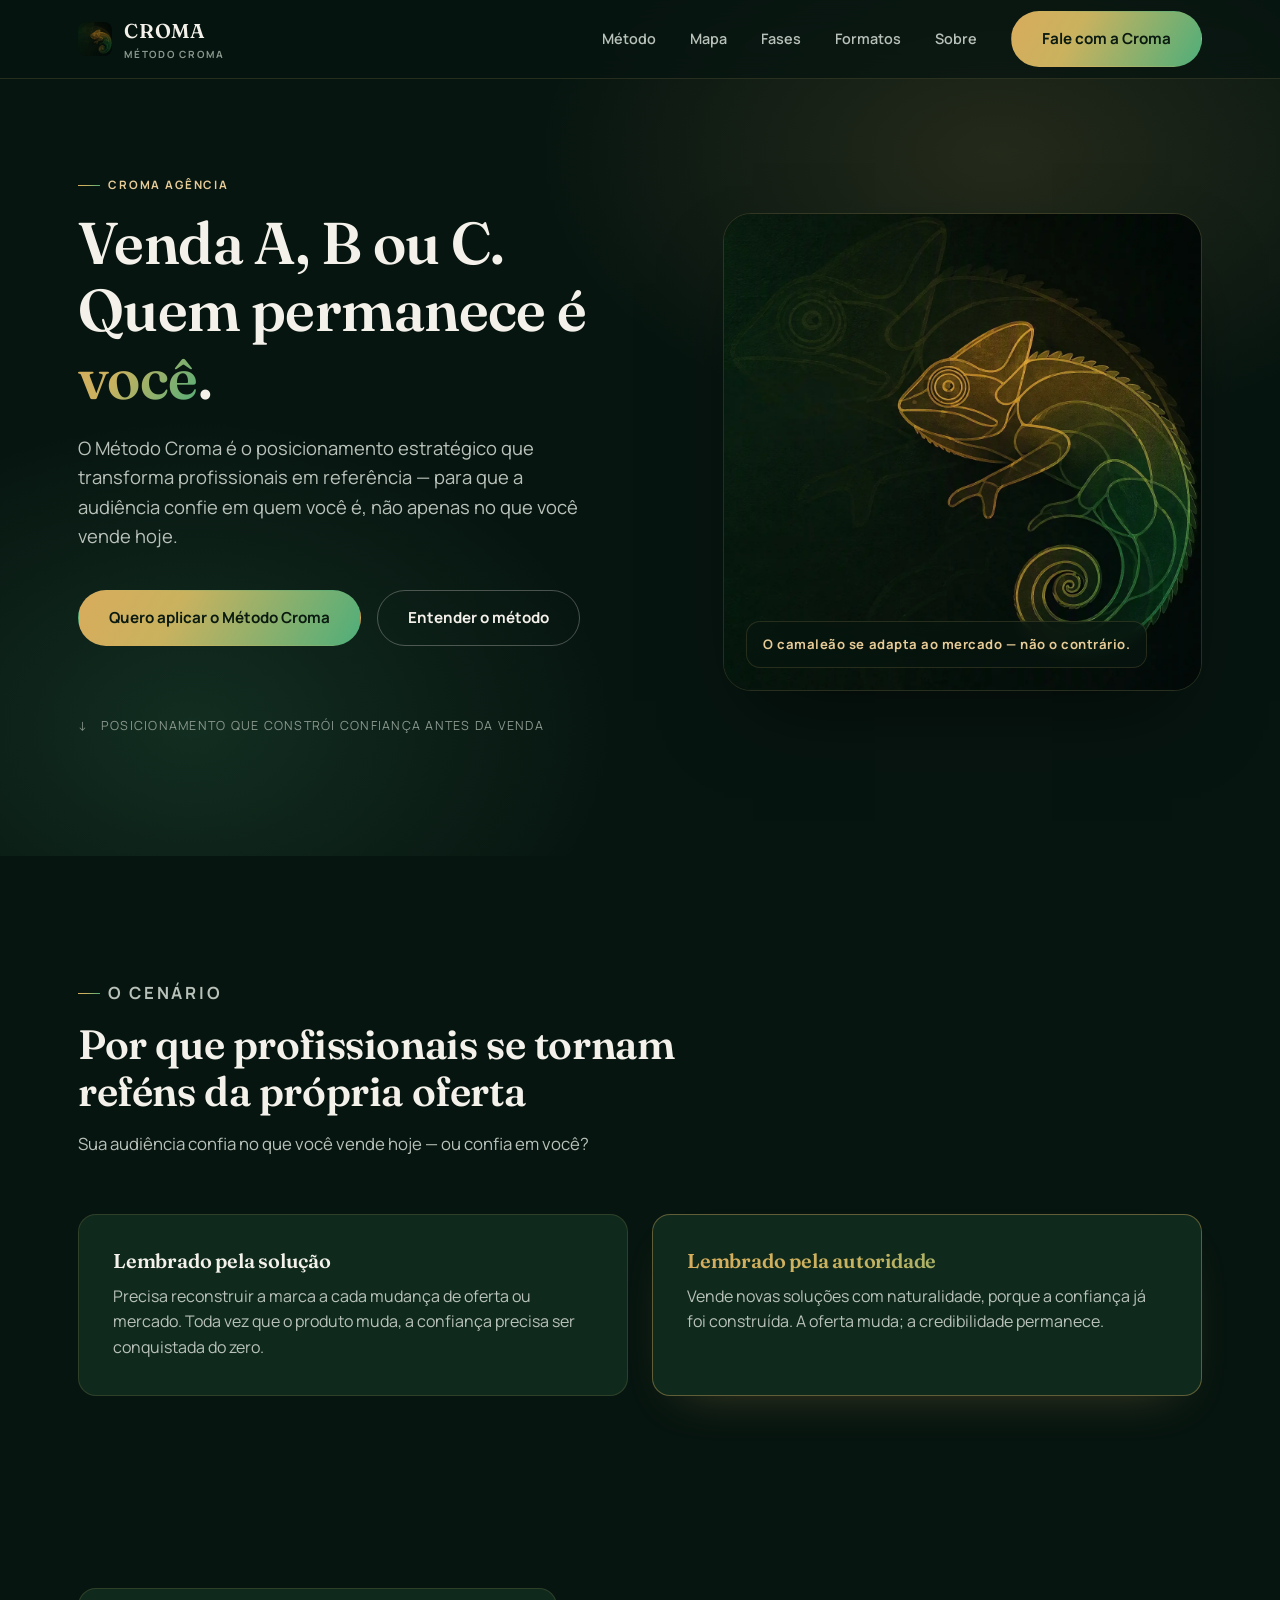
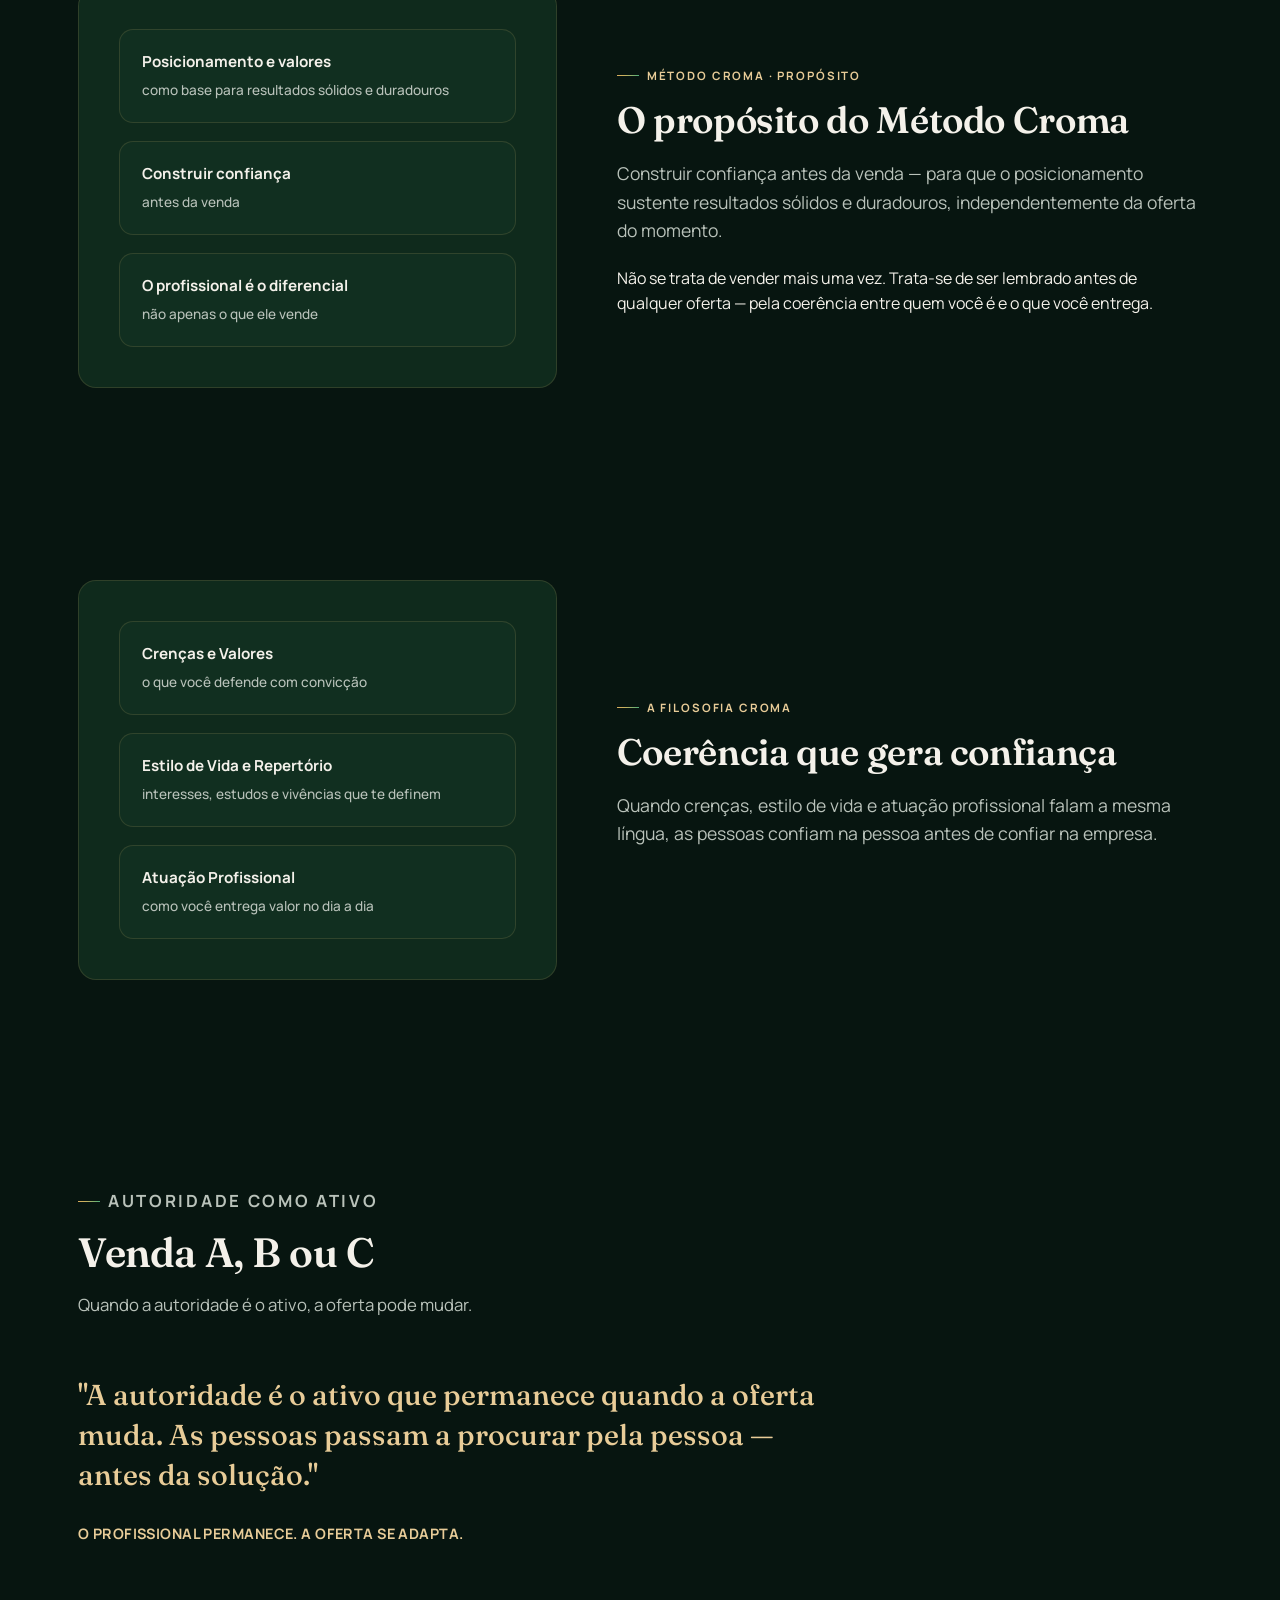
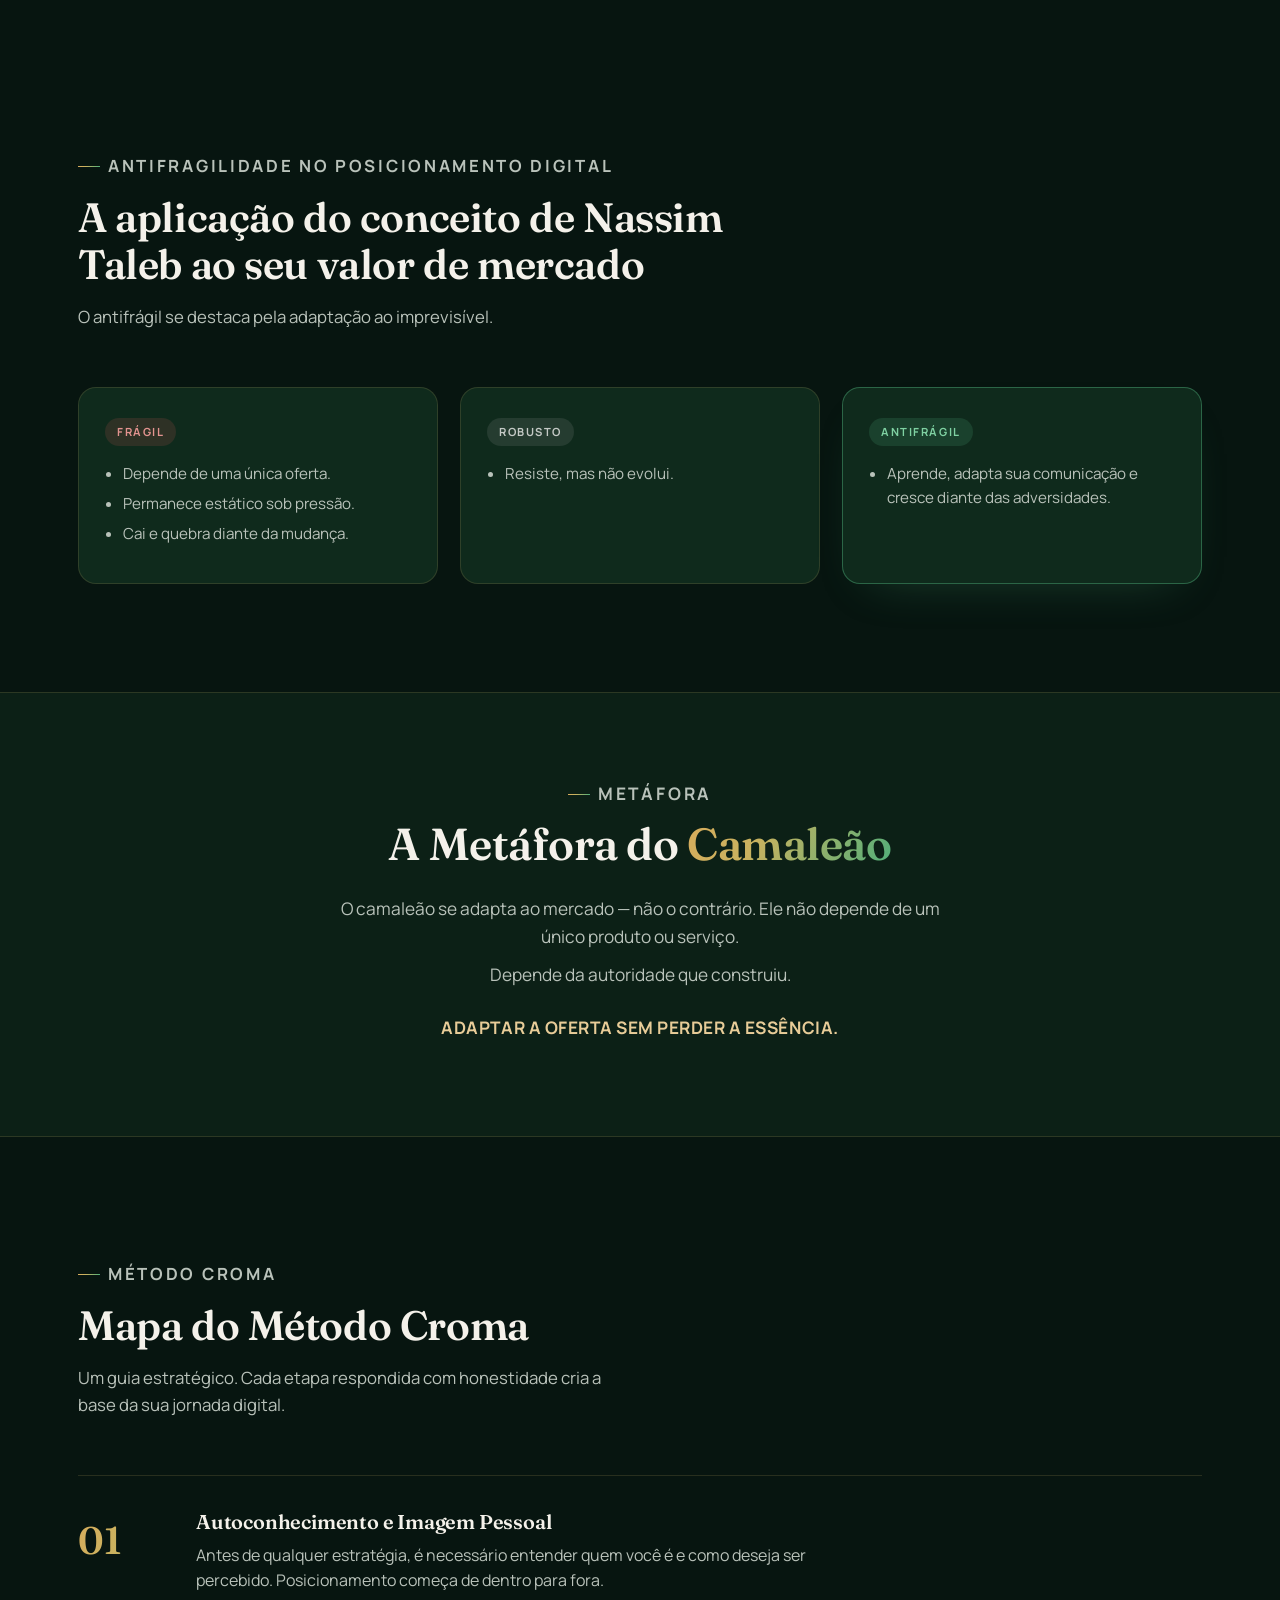
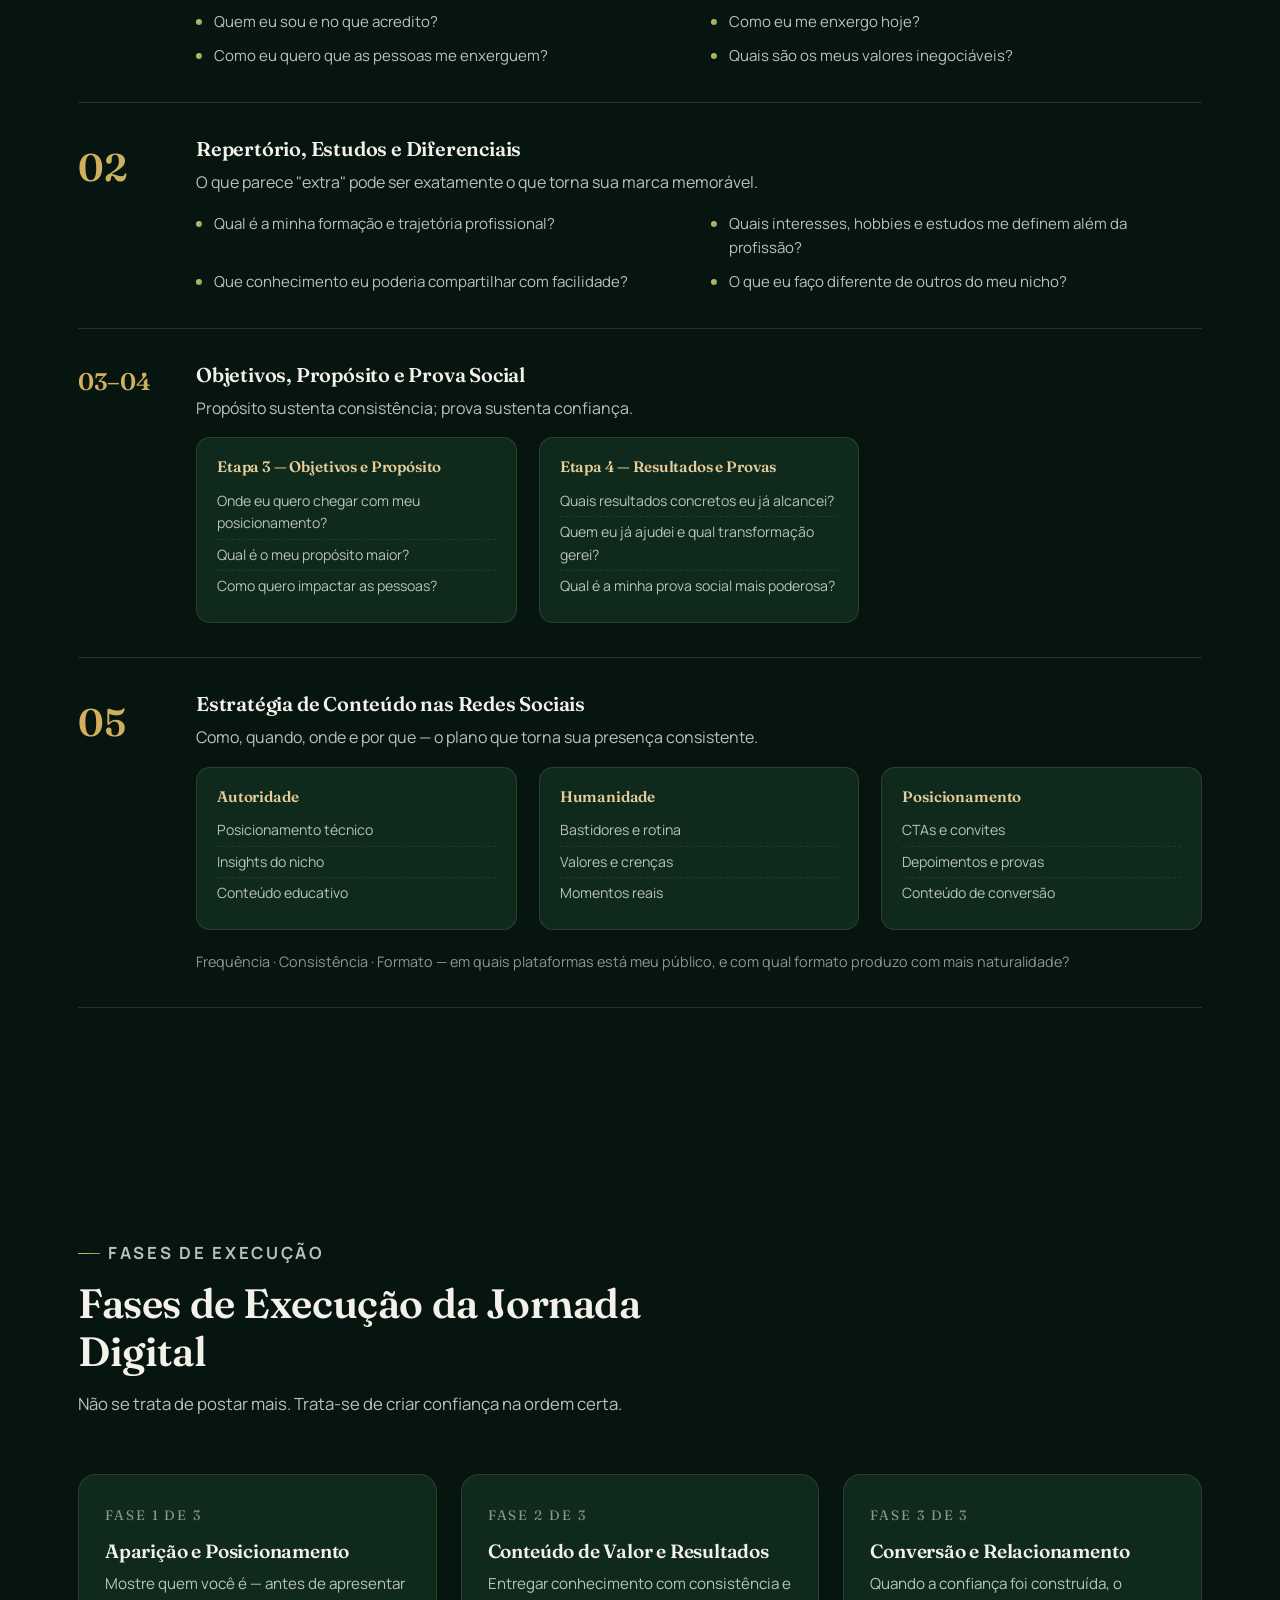
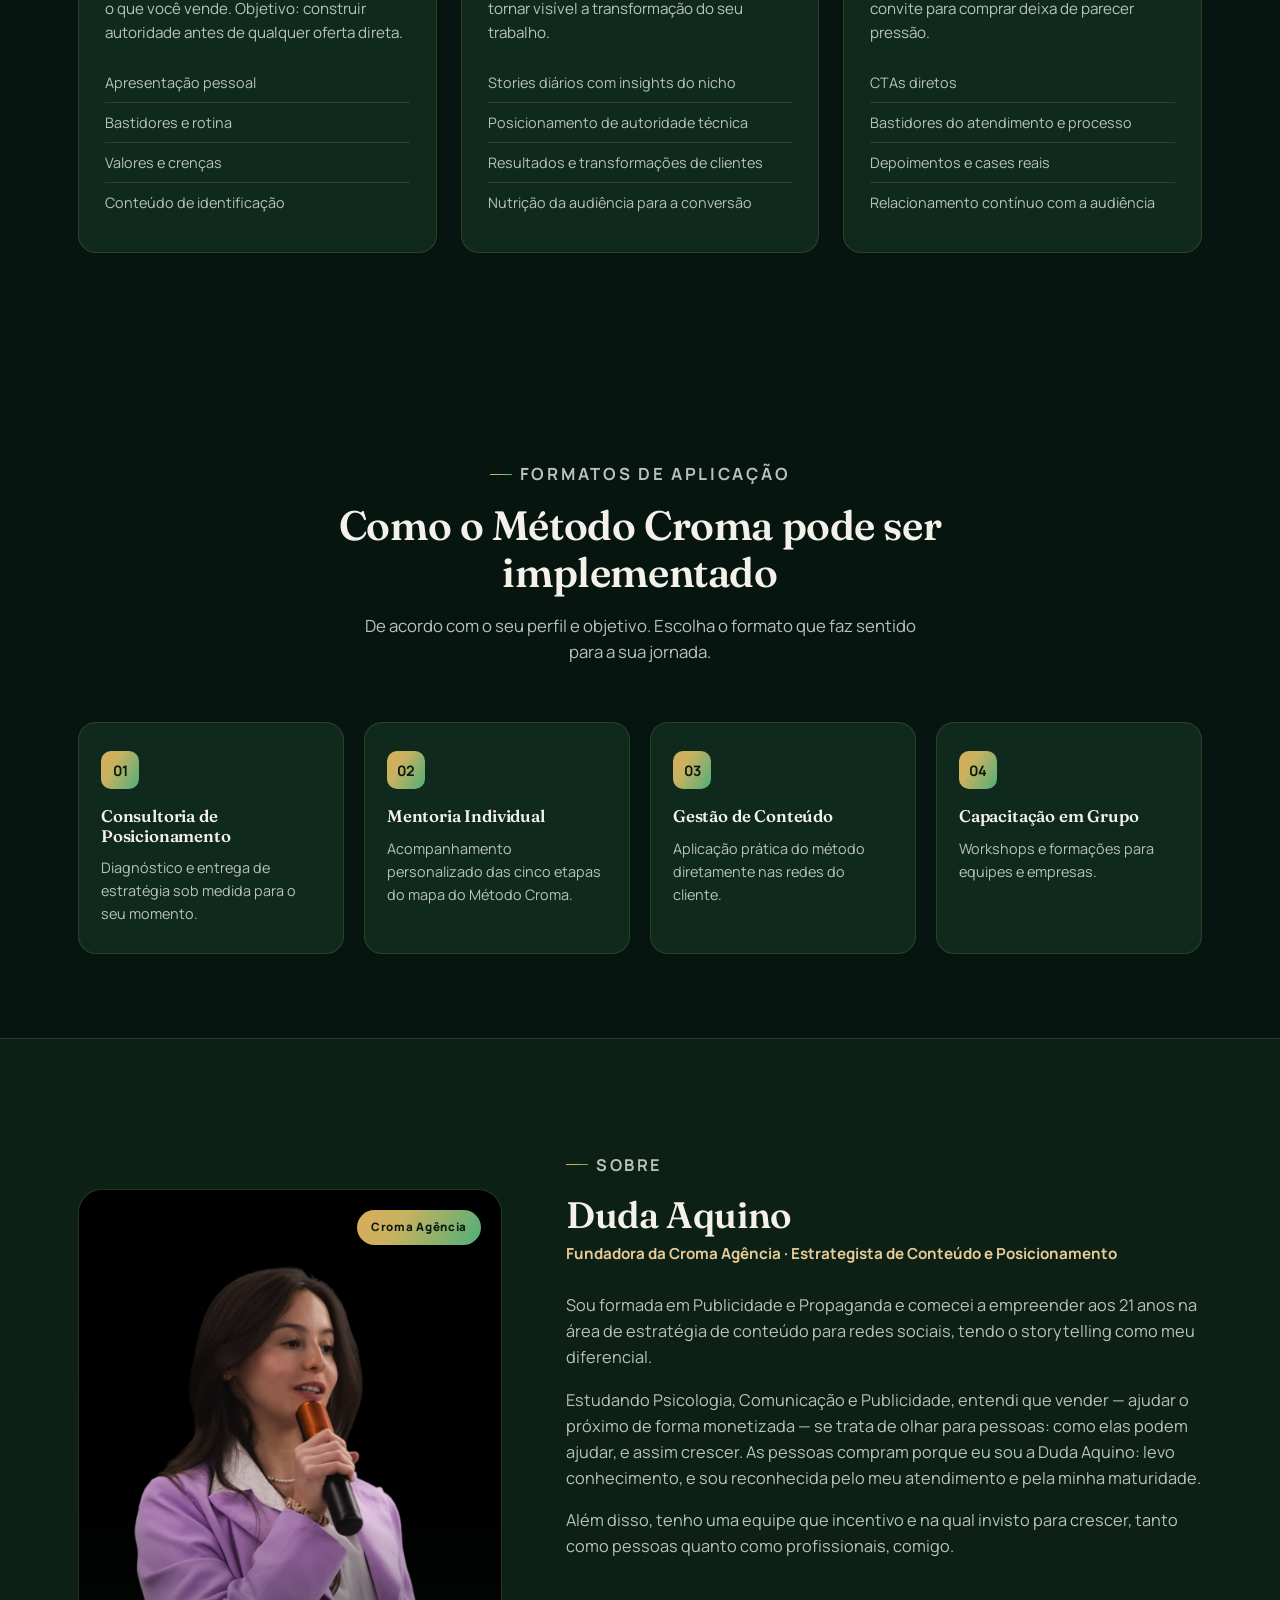
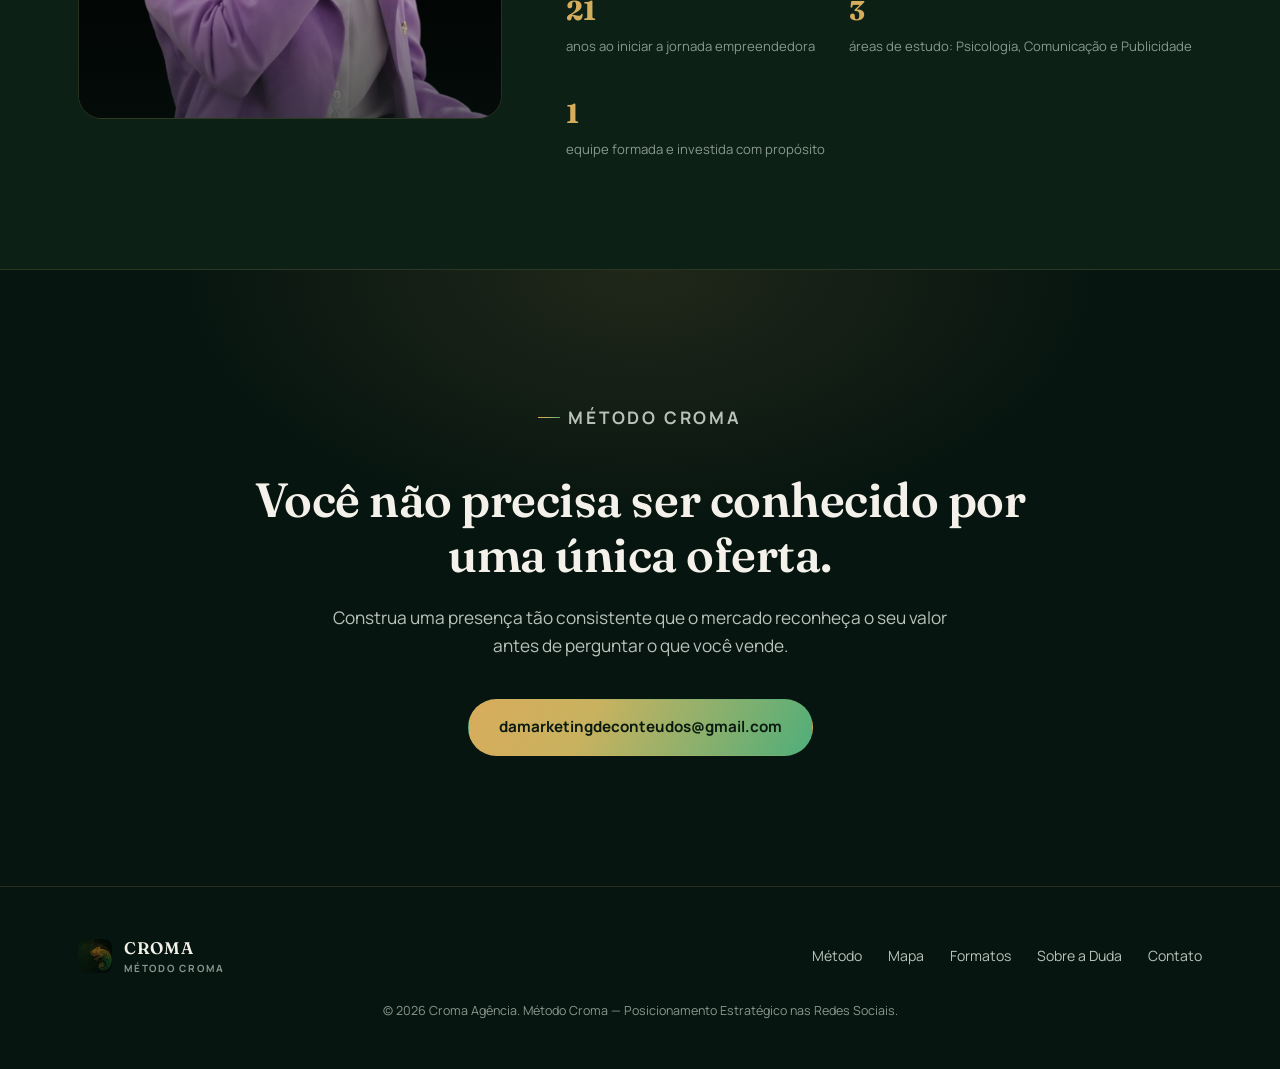
==== index.html @ c18f0df4 "Cria site institucional da Croma com base na apresentação do Método Croma Site de página única com i" ====
<!DOCTYPE html>
<html lang="pt-BR">
<head>
<meta charset="UTF-8">
<meta name="viewport" content="width=device-width, initial-scale=1.0">
<title>Croma — Método Croma | Posicionamento Estratégico nas Redes Sociais</title>
<meta name="description" content="O Método Croma constrói autoridade que permanece quando a oferta muda. Conheça o método e a mentoria de posicionamento estratégico da Croma Agência, com Duda Aquino.">
<link rel="icon" href="assets/img/camaleao-logo.png">
<link rel="preconnect" href="https://fonts.googleapis.com">
<link rel="preconnect" href="https://fonts.gstatic.com" crossorigin>
<link href="https://fonts.googleapis.com/css2?family=Fraunces:opsz,wght@9..144,500;9..144,600;9..144,700&family=Manrope:wght@400;500;600;700;800&display=swap" rel="stylesheet">
<link rel="stylesheet" href="assets/css/style.css">
</head>
<body>

<nav class="nav">
  <div class="wrap">
    <a href="#topo" class="brand">
      <img src="assets/img/camaleao-logo.png" alt="Croma">
      <span>CROMA<span class="sub">MÉTODO CROMA</span></span>
    </a>
    <button class="nav-toggle" id="navToggle" aria-label="Abrir menu">☰</button>
    <div class="nav-links" id="navLinks">
      <a href="#metodo">Método</a>
      <a href="#mapa">Mapa</a>
      <a href="#fases">Fases</a>
      <a href="#formatos">Formatos</a>
      <a href="#sobre">Sobre</a>
      <a href="#contato" class="btn btn-primary nav-cta" style="display:inline-flex;">Fale com a Croma</a>
    </div>
  </div>
</nav>

<header class="hero" id="topo">
  <div class="wrap">
    <div>
      <p class="eyebrow">Croma Agência</p>
      <h1>Venda A, B ou C.<br>Quem permanece é <em>você</em>.</h1>
      <p class="lede">O Método Croma é o posicionamento estratégico que transforma profissionais em referência — para que a audiência confie em quem você é, não apenas no que você vende hoje.</p>
      <div class="cta-row">
        <a href="#contato" class="btn btn-primary">Quero aplicar o Método Croma</a>
        <a href="#metodo" class="btn btn-ghost">Entender o método</a>
      </div>
      <div class="scroll-cue">↓ &nbsp; posicionamento que constrói confiança antes da venda</div>
    </div>
    <div class="hero-art reveal">
      <img src="assets/img/camaleao-logo.png" alt="Camaleão — símbolo do Método Croma">
      <div class="hero-tag">O camaleão se adapta ao mercado — não o contrário.</div>
    </div>
  </div>
</header>

<section id="cenario">
  <div class="wrap">
    <div class="section-head reveal">
      <p class="eyebrow">O Cenário</p>
      <h2>Por que profissionais se tornam reféns da própria oferta</h2>
      <p>Sua audiência confia no que você vende hoje — ou confia em você?</p>
    </div>
    <div class="compare">
      <div class="compare-card negative reveal">
        <h3>Lembrado pela solução</h3>
        <p>Precisa reconstruir a marca a cada mudança de oferta ou mercado. Toda vez que o produto muda, a confiança precisa ser conquistada do zero.</p>
      </div>
      <div class="compare-card positive reveal">
        <h3>Lembrado pela autoridade</h3>
        <p>Vende novas soluções com naturalidade, porque a confiança já foi construída. A oferta muda; a credibilidade permanece.</p>
      </div>
    </div>
  </div>
</section>

<section id="metodo" class="tight">
  <div class="wrap split">
    <div class="split-visual reveal">
      <div class="venn-row">
        <div class="venn-item">Posicionamento e valores <span>como base para resultados sólidos e duradouros</span></div>
        <div class="venn-item">Construir confiança <span>antes da venda</span></div>
        <div class="venn-item">O profissional é o diferencial <span>não apenas o que ele vende</span></div>
      </div>
    </div>
    <div class="reveal">
      <p class="eyebrow">Método Croma · Propósito</p>
      <h2>O propósito do Método Croma</h2>
      <p class="lead">Construir confiança antes da venda — para que o posicionamento sustente resultados sólidos e duradouros, independentemente da oferta do momento.</p>
      <p>Não se trata de vender mais uma vez. Trata-se de ser lembrado antes de qualquer oferta — pela coerência entre quem você é e o que você entrega.</p>
    </div>
  </div>
</section>

<section id="filosofia">
  <div class="wrap split">
    <div class="reveal">
      <p class="eyebrow">A Filosofia Croma</p>
      <h2>Coerência que gera confiança</h2>
      <p class="lead">Quando crenças, estilo de vida e atuação profissional falam a mesma língua, as pessoas confiam na pessoa antes de confiar na empresa.</p>
    </div>
    <div class="split-visual reveal" style="order:-1;">
      <div class="venn-row">
        <div class="venn-item">Crenças e Valores <span>o que você defende com convicção</span></div>
        <div class="venn-item">Estilo de Vida e Repertório <span>interesses, estudos e vivências que te definem</span></div>
        <div class="venn-item">Atuação Profissional <span>como você entrega valor no dia a dia</span></div>
      </div>
    </div>
  </div>
</section>

<section id="autoridade" class="tight">
  <div class="wrap">
    <div class="section-head reveal">
      <p class="eyebrow">Autoridade como Ativo</p>
      <h2>Venda A, B ou C</h2>
      <p>Quando a autoridade é o ativo, a oferta pode mudar.</p>
    </div>
    <p class="pull-quote reveal">"A autoridade é o ativo que permanece quando a oferta muda. As pessoas passam a procurar pela pessoa — antes da solução."</p>
    <p class="content-strategy-note reveal" style="margin-top:26px; font-weight:700; color:var(--gold-soft); letter-spacing:0.03em;">O PROFISSIONAL PERMANECE. A OFERTA SE ADAPTA.</p>
  </div>
</section>

<section id="antifragil">
  <div class="wrap">
    <div class="section-head reveal">
      <p class="eyebrow">Antifragilidade no Posicionamento Digital</p>
      <h2>A aplicação do conceito de Nassim Taleb ao seu valor de mercado</h2>
      <p>O antifrágil se destaca pela adaptação ao imprevisível.</p>
    </div>
    <div class="trio">
      <div class="trio-card reveal">
        <span class="tag fragil">Frágil</span>
        <ul>
          <li>Depende de uma única oferta.</li>
          <li>Permanece estático sob pressão.</li>
          <li>Cai e quebra diante da mudança.</li>
        </ul>
      </div>
      <div class="trio-card reveal">
        <span class="tag robusto">Robusto</span>
        <ul>
          <li>Resiste, mas não evolui.</li>
        </ul>
      </div>
      <div class="trio-card antifragil reveal">
        <span class="tag antifragil">Antifrágil</span>
        <ul>
          <li>Aprende, adapta sua comunicação e cresce diante das adversidades.</li>
        </ul>
      </div>
    </div>
  </div>
</section>

<section class="metaphor tight">
  <div class="wrap reveal">
    <p class="eyebrow" style="justify-content:center;">Metáfora</p>
    <h2>A Metáfora do <em>Camaleão</em></h2>
    <p>O camaleão se adapta ao mercado — não o contrário. Ele não depende de um único produto ou serviço.</p>
    <p>Depende da autoridade que construiu.</p>
    <p class="final-line">ADAPTAR A OFERTA SEM PERDER A ESSÊNCIA.</p>
  </div>
</section>

<section id="mapa">
  <div class="wrap">
    <div class="section-head reveal">
      <p class="eyebrow">Método Croma</p>
      <h2>Mapa do Método Croma</h2>
      <p>Um guia estratégico. Cada etapa respondida com honestidade cria a base da sua jornada digital.</p>
    </div>

    <div class="steps">
      <div class="step reveal">
        <div class="step-num">01</div>
        <div>
          <h3>Autoconhecimento e Imagem Pessoal</h3>
          <p class="desc">Antes de qualquer estratégia, é necessário entender quem você é e como deseja ser percebido. Posicionamento começa de dentro para fora.</p>
          <ul class="questions">
            <li>Quem eu sou e no que acredito?</li>
            <li>Como eu me enxergo hoje?</li>
            <li>Como eu quero que as pessoas me enxerguem?</li>
            <li>Quais são os meus valores inegociáveis?</li>
          </ul>
        </div>
      </div>

      <div class="step reveal">
        <div class="step-num">02</div>
        <div>
          <h3>Repertório, Estudos e Diferenciais</h3>
          <p class="desc">O que parece "extra" pode ser exatamente o que torna sua marca memorável.</p>
          <ul class="questions">
            <li>Qual é a minha formação e trajetória profissional?</li>
            <li>Quais interesses, hobbies e estudos me definem além da profissão?</li>
            <li>Que conhecimento eu poderia compartilhar com facilidade?</li>
            <li>O que eu faço diferente de outros do meu nicho?</li>
          </ul>
        </div>
      </div>

      <div class="step reveal">
        <div class="step-num" style="font-size:1.5rem;">03–04</div>
        <div>
          <h3>Objetivos, Propósito e Prova Social</h3>
          <p class="desc">Propósito sustenta consistência; prova sustenta confiança.</p>
          <div class="step-columns">
            <div class="step-col">
              <h4>Etapa 3 — Objetivos e Propósito</h4>
              <ul>
                <li>Onde eu quero chegar com meu posicionamento?</li>
                <li>Qual é o meu propósito maior?</li>
                <li>Como quero impactar as pessoas?</li>
              </ul>
            </div>
            <div class="step-col">
              <h4>Etapa 4 — Resultados e Provas</h4>
              <ul>
                <li>Quais resultados concretos eu já alcancei?</li>
                <li>Quem eu já ajudei e qual transformação gerei?</li>
                <li>Qual é a minha prova social mais poderosa?</li>
              </ul>
            </div>
          </div>
        </div>
      </div>

      <div class="step reveal">
        <div class="step-num">05</div>
        <div>
          <h3>Estratégia de Conteúdo nas Redes Sociais</h3>
          <p class="desc">Como, quando, onde e por que — o plano que torna sua presença consistente.</p>
          <div class="step-columns">
            <div class="step-col">
              <h4>Autoridade</h4>
              <ul>
                <li>Posicionamento técnico</li>
                <li>Insights do nicho</li>
                <li>Conteúdo educativo</li>
              </ul>
            </div>
            <div class="step-col">
              <h4>Humanidade</h4>
              <ul>
                <li>Bastidores e rotina</li>
                <li>Valores e crenças</li>
                <li>Momentos reais</li>
              </ul>
            </div>
            <div class="step-col">
              <h4>Posicionamento</h4>
              <ul>
                <li>CTAs e convites</li>
                <li>Depoimentos e provas</li>
                <li>Conteúdo de conversão</li>
              </ul>
            </div>
          </div>
          <p class="content-strategy-note">Frequência · Consistência · Formato — em quais plataformas está meu público, e com qual formato produzo com mais naturalidade?</p>
        </div>
      </div>
    </div>
  </div>
</section>

<section id="fases">
  <div class="wrap">
    <div class="section-head reveal">
      <p class="eyebrow">Fases de Execução</p>
      <h2>Fases de Execução da Jornada Digital</h2>
      <p class="phase-lead">Não se trata de postar mais. Trata-se de criar confiança na ordem certa.</p>
    </div>

    <div class="phases">
      <div class="phase-card reveal">
        <div class="phase-index">Fase 1 de 3</div>
        <h3>Aparição e Posicionamento</h3>
        <p class="goal">Mostre quem você é — antes de apresentar o que você vende. Objetivo: construir autoridade antes de qualquer oferta direta.</p>
        <ul>
          <li>Apresentação pessoal</li>
          <li>Bastidores e rotina</li>
          <li>Valores e crenças</li>
          <li>Conteúdo de identificação</li>
        </ul>
      </div>

      <div class="phase-card reveal">
        <div class="phase-index">Fase 2 de 3</div>
        <h3>Conteúdo de Valor e Resultados</h3>
        <p class="goal">Entregar conhecimento com consistência e tornar visível a transformação do seu trabalho.</p>
        <ul>
          <li>Stories diários com insights do nicho</li>
          <li>Posicionamento de autoridade técnica</li>
          <li>Resultados e transformações de clientes</li>
          <li>Nutrição da audiência para a conversão</li>
        </ul>
      </div>

      <div class="phase-card reveal">
        <div class="phase-index">Fase 3 de 3</div>
        <h3>Conversão e Relacionamento</h3>
        <p class="goal">Quando a confiança foi construída, o convite para comprar deixa de parecer pressão.</p>
        <ul>
          <li>CTAs diretos</li>
          <li>Bastidores do atendimento e processo</li>
          <li>Depoimentos e cases reais</li>
          <li>Relacionamento contínuo com a audiência</li>
        </ul>
      </div>
    </div>
  </div>
</section>

<section id="formatos" class="tight">
  <div class="wrap">
    <div class="section-head center reveal" style="margin-left:auto;margin-right:auto;">
      <p class="eyebrow" style="justify-content:center;">Formatos de Aplicação</p>
      <h2>Como o Método Croma pode ser implementado</h2>
      <p>De acordo com o seu perfil e objetivo. Escolha o formato que faz sentido para a sua jornada.</p>
    </div>

    <div class="formats">
      <div class="format-card reveal">
        <div class="fnum">01</div>
        <h3>Consultoria de Posicionamento</h3>
        <p>Diagnóstico e entrega de estratégia sob medida para o seu momento.</p>
      </div>
      <div class="format-card reveal">
        <div class="fnum">02</div>
        <h3>Mentoria Individual</h3>
        <p>Acompanhamento personalizado das cinco etapas do mapa do Método Croma.</p>
      </div>
      <div class="format-card reveal">
        <div class="fnum">03</div>
        <h3>Gestão de Conteúdo</h3>
        <p>Aplicação prática do método diretamente nas redes do cliente.</p>
      </div>
      <div class="format-card reveal">
        <div class="fnum">04</div>
        <h3>Capacitação em Grupo</h3>
        <p>Workshops e formações para equipes e empresas.</p>
      </div>
    </div>
  </div>
</section>

<section id="sobre" class="about">
  <div class="wrap">
    <div class="about-photo reveal">
      <img src="assets/img/duda-aquino.jpg" alt="Duda Aquino, fundadora da Croma Agência">
      <span class="about-badge">Croma Agência</span>
    </div>
    <div class="about-copy reveal">
      <p class="eyebrow">Sobre</p>
      <h2>Duda Aquino</h2>
      <p class="role">Fundadora da Croma Agência · Estrategista de Conteúdo e Posicionamento</p>
      <p>Sou formada em Publicidade e Propaganda e comecei a empreender aos 21 anos na área de estratégia de conteúdo para redes sociais, tendo o storytelling como meu diferencial.</p>
      <p>Estudando Psicologia, Comunicação e Publicidade, entendi que vender — ajudar o próximo de forma monetizada — se trata de olhar para pessoas: como elas podem ajudar, e assim crescer. As pessoas compram porque eu sou a Duda Aquino: levo conhecimento, e sou reconhecida pelo meu atendimento e pela minha maturidade.</p>
      <p>Além disso, tenho uma equipe que incentivo e na qual invisto para crescer, tanto como pessoas quanto como profissionais, comigo.</p>
      <div class="about-stats">
        <div><strong>21</strong><span>anos ao iniciar a jornada empreendedora</span></div>
        <div><strong>3</strong><span>áreas de estudo: Psicologia, Comunicação e Publicidade</span></div>
        <div><strong>1</strong><span>equipe formada e investida com propósito</span></div>
      </div>
    </div>
  </div>
</section>

<section class="final-cta" id="contato">
  <div class="wrap">
    <p class="eyebrow" style="justify-content:center;">Método Croma</p>
    <h2 class="reveal">Você não precisa ser conhecido por uma única oferta.</h2>
    <p class="reveal">Construa uma presença tão consistente que o mercado reconheça o seu valor antes de perguntar o que você vende.</p>
    <div class="cta-row reveal">
      <a href="mailto:damarketingdeconteudos@gmail.com" class="btn btn-primary">damarketingdeconteudos@gmail.com</a>
    </div>
  </div>
</section>

<footer>
  <div class="wrap">
    <a href="#topo" class="brand">
      <img src="assets/img/camaleao-logo.png" alt="Croma">
      <span>CROMA<span class="sub">MÉTODO CROMA</span></span>
    </a>
    <div class="foot-links">
      <a href="#metodo">Método</a>
      <a href="#mapa">Mapa</a>
      <a href="#formatos">Formatos</a>
      <a href="#sobre">Sobre a Duda</a>
      <a href="mailto:damarketingdeconteudos@gmail.com">Contato</a>
    </div>
  </div>
  <p class="copyright">© <span id="year"></span> Croma Agência. Método Croma — Posicionamento Estratégico nas Redes Sociais.</p>
</footer>

<script src="assets/js/main.js"></script>
</body>
</html>
---- assets/css/style.css ----
/* ==========================================================================
   CROMA — Método Croma
   ========================================================================== */

:root {
  --bg: #071510;
  --bg-alt: #0c2016;
  --bg-card: #0f2a1c;
  --bg-card-2: #112f20;
  --line: rgba(212, 179, 106, 0.16);
  --gold: #d8ac5c;
  --gold-soft: #e8cc98;
  --green: #4fae7a;
  --green-soft: #7fd1a2;
  --text: #f4f1ea;
  --text-muted: #b9c2ba;
  --text-dim: #8a988e;
  --gradient: linear-gradient(120deg, var(--gold) 0%, #c9b25f 35%, var(--green) 100%);
  --radius: 18px;
  --maxw: 1180px;
}

* { box-sizing: border-box; margin: 0; padding: 0; }

html { scroll-behavior: smooth; }

body {
  background: var(--bg);
  color: var(--text);
  font-family: "Manrope", "Segoe UI", Arial, sans-serif;
  line-height: 1.6;
  overflow-x: hidden;
}

img { max-width: 100%; display: block; }

h1, h2, h3, h4 {
  font-family: "Fraunces", Georgia, "Times New Roman", serif;
  font-weight: 600;
  line-height: 1.15;
  letter-spacing: -0.01em;
}

.eyebrow {
  display: inline-flex;
  align-items: center;
  gap: 8px;
  font-family: "Manrope", sans-serif;
  font-size: 0.72rem;
  font-weight: 700;
  letter-spacing: 0.16em;
  text-transform: uppercase;
  color: var(--gold-soft);
  margin-bottom: 14px;
}

.eyebrow::before {
  content: "";
  width: 22px;
  height: 1px;
  background: var(--gradient);
}

.wrap {
  max-width: var(--maxw);
  margin: 0 auto;
  padding: 0 28px;
}

section { position: relative; padding: 108px 0; }
section.tight { padding: 84px 0; }

.section-head {
  max-width: 680px;
  margin-bottom: 56px;
}

.section-head h2 {
  font-size: clamp(1.8rem, 3.2vw, 2.6rem);
  color: var(--text);
}

.section-head p {
  margin-top: 16px;
  color: var(--text-muted);
  font-size: 1.05rem;
  max-width: 560px;
}

.section-head.center { margin-left: auto; margin-right: auto; text-align: center; }
.section-head.center p { margin-left: auto; margin-right: auto; }

a { color: inherit; text-decoration: none; }

/* ---------- buttons ---------- */

.btn {
  display: inline-flex;
  align-items: center;
  gap: 10px;
  padding: 15px 30px;
  border-radius: 999px;
  font-weight: 700;
  font-size: 0.95rem;
  cursor: pointer;
  border: 1px solid transparent;
  transition: transform 0.25s ease, box-shadow 0.25s ease, background 0.25s ease;
}

.btn-primary {
  background: var(--gradient);
  color: #0a1a10;
}

.btn-primary:hover { transform: translateY(-2px); box-shadow: 0 14px 30px -12px rgba(216, 172, 92, 0.55); }

.btn-ghost {
  border-color: rgba(244, 241, 234, 0.28);
  color: var(--text);
}

.btn-ghost:hover { border-color: var(--gold-soft); color: var(--gold-soft); }

/* ---------- nav ---------- */

.nav {
  position: fixed;
  top: 0; left: 0; right: 0;
  z-index: 100;
  background: rgba(7, 21, 16, 0.7);
  backdrop-filter: blur(14px);
  border-bottom: 1px solid var(--line);
}

.nav .wrap {
  display: flex;
  align-items: center;
  justify-content: space-between;
  height: 78px;
}

.brand {
  display: flex;
  align-items: center;
  gap: 12px;
  font-family: "Fraunces", serif;
  font-size: 1.25rem;
  font-weight: 600;
  letter-spacing: 0.04em;
}

.brand img { width: 34px; height: 34px; border-radius: 8px; object-fit: cover; }

.brand span.sub {
  font-family: "Manrope", sans-serif;
  font-size: 0.62rem;
  letter-spacing: 0.18em;
  color: var(--text-dim);
  font-weight: 700;
  display: block;
}

.nav-links {
  display: flex;
  align-items: center;
  gap: 34px;
  font-size: 0.9rem;
  font-weight: 600;
  color: var(--text-muted);
}

.nav-links a:hover { color: var(--gold-soft); }

.nav-cta { display: none; }

.nav-toggle {
  display: none;
  background: none;
  border: none;
  color: var(--text);
  font-size: 1.4rem;
  cursor: pointer;
}

@media (max-width: 880px) {
  .nav-links { position: fixed; top: 78px; left: 0; right: 0; background: var(--bg-alt); flex-direction: column; align-items: flex-start; padding: 24px 28px 32px; gap: 20px; border-bottom: 1px solid var(--line); transform: translateY(-130%); transition: transform 0.3s ease; }
  .nav-links.open { transform: translateY(0); }
  .nav-toggle { display: block; }
}

/* ---------- hero ---------- */

.hero {
  padding: 168px 0 120px;
  position: relative;
  background:
    radial-gradient(60% 55% at 78% 18%, rgba(216, 172, 92, 0.14), transparent 60%),
    radial-gradient(55% 60% at 15% 85%, rgba(79, 174, 122, 0.16), transparent 60%),
    var(--bg);
  overflow: hidden;
}

.hero .wrap {
  display: grid;
  grid-template-columns: 1.1fr 0.9fr;
  gap: 60px;
  align-items: center;
}

.hero h1 {
  font-size: clamp(2.4rem, 4.6vw, 3.7rem);
  color: var(--text);
}

.hero h1 em {
  font-style: normal;
  background: var(--gradient);
  -webkit-background-clip: text;
  background-clip: text;
  color: transparent;
}

.hero .lede {
  margin-top: 22px;
  font-size: 1.15rem;
  color: var(--text-muted);
  max-width: 520px;
}

.hero .cta-row { margin-top: 38px; display: flex; gap: 16px; flex-wrap: wrap; }

.hero-art {
  position: relative;
  border-radius: 28px;
  overflow: hidden;
  aspect-ratio: 1 / 1;
  box-shadow: 0 40px 80px -30px rgba(0,0,0,0.6);
  border: 1px solid var(--line);
}

.hero-art img { width: 100%; height: 100%; object-fit: cover; }

.hero-tag {
  position: absolute;
  bottom: 22px; left: 22px;
  background: rgba(7, 21, 16, 0.72);
  backdrop-filter: blur(8px);
  border: 1px solid var(--line);
  border-radius: 14px;
  padding: 12px 16px;
  font-size: 0.82rem;
  color: var(--gold-soft);
  font-weight: 700;
  letter-spacing: 0.04em;
}

.scroll-cue {
  margin-top: 70px;
  display: flex;
  align-items: center;
  gap: 14px;
  color: var(--text-dim);
  font-size: 0.78rem;
  letter-spacing: 0.1em;
  text-transform: uppercase;
}

@media (max-width: 900px) {
  .hero .wrap { grid-template-columns: 1fr; }
  .hero-art { max-width: 420px; margin: 0 auto; }
}

/* ---------- cenario / compare ---------- */

.compare {
  display: grid;
  grid-template-columns: 1fr 1fr;
  gap: 24px;
}

.compare-card {
  background: var(--bg-card);
  border: 1px solid var(--line);
  border-radius: var(--radius);
  padding: 34px;
}

.compare-card.negative { opacity: 0.78; }

.compare-card.positive { border-color: rgba(216, 172, 92, 0.4); box-shadow: 0 20px 50px -30px rgba(216,172,92,0.35); }

.compare-card h3 { font-size: 1.25rem; margin-bottom: 12px; }

.compare-card.positive h3 {
  background: var(--gradient);
  -webkit-background-clip: text;
  background-clip: text;
  color: transparent;
}

.compare-card p { color: var(--text-muted); }

.pull-quote {
  margin-top: 56px;
  font-family: "Fraunces", serif;
  font-size: clamp(1.3rem, 2.4vw, 1.8rem);
  font-weight: 500;
  color: var(--gold-soft);
  max-width: 760px;
  line-height: 1.4;
}

@media (max-width: 720px) { .compare { grid-template-columns: 1fr; } }

/* ---------- philosophy split ---------- */

.split {
  display: grid;
  grid-template-columns: 0.9fr 1.1fr;
  gap: 60px;
  align-items: center;
}

.split-visual {
  background: var(--bg-card);
  border: 1px solid var(--line);
  border-radius: var(--radius);
  padding: 40px;
  position: relative;
}

.venn-row { display: flex; flex-direction: column; gap: 18px; }

.venn-item {
  background: var(--bg-card-2);
  border: 1px solid var(--line);
  border-radius: 14px;
  padding: 20px 22px;
  font-weight: 700;
  font-size: 0.95rem;
  color: var(--text);
}

.venn-item span { display: block; font-weight: 500; color: var(--text-muted); font-size: 0.85rem; margin-top: 6px; }

.split h2 { font-size: clamp(1.7rem, 3vw, 2.3rem); margin-bottom: 18px; }

.split p.lead { font-size: 1.1rem; color: var(--text-muted); margin-bottom: 22px; }

@media (max-width: 900px) { .split { grid-template-columns: 1fr; } }

/* ---------- antifragil cards ---------- */

.trio {
  display: grid;
  grid-template-columns: repeat(3, 1fr);
  gap: 22px;
}

.trio-card {
  background: var(--bg-card);
  border: 1px solid var(--line);
  border-radius: var(--radius);
  padding: 30px 26px;
}

.trio-card .tag {
  display: inline-block;
  font-size: 0.7rem;
  font-weight: 700;
  letter-spacing: 0.14em;
  text-transform: uppercase;
  padding: 5px 12px;
  border-radius: 999px;
  margin-bottom: 16px;
}

.tag.fragil { background: rgba(220, 90, 90, 0.15); color: #e2938f; }
.tag.robusto { background: rgba(160, 160, 160, 0.15); color: #c4c9c5; }
.tag.antifragil { background: rgba(79, 174, 122, 0.18); color: var(--green-soft); }

.trio-card.antifragil { border-color: rgba(79, 174, 122, 0.45); box-shadow: 0 20px 50px -30px rgba(79,174,122,0.35); }

.trio-card ul { color: var(--text-muted); padding-left: 18px; font-size: 0.95rem; }
.trio-card ul li { margin-bottom: 6px; }

@media (max-width: 820px) { .trio { grid-template-columns: 1fr; } }

/* ---------- metaphor banner ---------- */

.metaphor {
  background: var(--bg-alt);
  border-top: 1px solid var(--line);
  border-bottom: 1px solid var(--line);
}

.metaphor .wrap { text-align: center; max-width: 820px; }

.metaphor h2 {
  font-size: clamp(1.9rem, 3.6vw, 2.8rem);
  margin-bottom: 26px;
}

.metaphor h2 em {
  font-style: normal;
  background: var(--gradient);
  -webkit-background-clip: text;
  background-clip: text;
  color: transparent;
}

.metaphor p { color: var(--text-muted); font-size: 1.08rem; margin: 0 auto 10px; max-width: 620px; }

.metaphor .final-line {
  margin-top: 26px;
  font-weight: 700;
  color: var(--gold-soft);
  letter-spacing: 0.03em;
}

/* ---------- mapa / steps ---------- */

.steps { display: flex; flex-direction: column; gap: 0; }

.step {
  display: grid;
  grid-template-columns: 90px 1fr;
  gap: 28px;
  padding: 34px 0;
  border-top: 1px solid var(--line);
}

.step:last-child { border-bottom: 1px solid var(--line); }

.step-num {
  font-family: "Fraunces", serif;
  font-size: 2.4rem;
  font-weight: 600;
  background: var(--gradient);
  -webkit-background-clip: text;
  background-clip: text;
  color: transparent;
}

.step h3 { font-size: 1.25rem; margin-bottom: 10px; }
.step p.desc { color: var(--text-muted); margin-bottom: 16px; max-width: 620px; }

.step ul.questions {
  list-style: none;
  display: grid;
  grid-template-columns: repeat(2, 1fr);
  gap: 10px 24px;
}

.step ul.questions li {
  color: var(--text-muted);
  font-size: 0.94rem;
  padding-left: 18px;
  position: relative;
}

.step ul.questions li::before {
  content: "";
  position: absolute;
  left: 0; top: 9px;
  width: 6px; height: 6px;
  border-radius: 50%;
  background: var(--gradient);
}

.step-columns { display: grid; grid-template-columns: repeat(3, 1fr); gap: 22px; margin-top: 8px; }

.step-col { background: var(--bg-card); border: 1px solid var(--line); border-radius: 14px; padding: 20px; }

.step-col h4 { font-size: 0.95rem; color: var(--gold-soft); margin-bottom: 10px; }

.step-col ul { list-style: none; color: var(--text-muted); font-size: 0.88rem; }
.step-col ul li { padding: 4px 0; border-top: 1px dashed rgba(244,241,234,0.08); }
.step-col ul li:first-child { border-top: none; }

.content-strategy-note {
  margin-top: 20px;
  color: var(--text-dim);
  font-size: 0.9rem;
}

@media (max-width: 720px) {
  .step { grid-template-columns: 1fr; }
  .step ul.questions { grid-template-columns: 1fr; }
  .step-columns { grid-template-columns: 1fr; }
}

/* ---------- phases timeline ---------- */

.phase-lead { max-width: 640px; color: var(--text-muted); margin-bottom: 50px; font-size: 1.05rem; }

.phases { display: grid; grid-template-columns: repeat(3, 1fr); gap: 24px; }

.phase-card {
  background: var(--bg-card);
  border: 1px solid var(--line);
  border-radius: var(--radius);
  padding: 30px 26px;
  position: relative;
}

.phase-index {
  font-family: "Fraunces", serif;
  font-size: 0.85rem;
  letter-spacing: 0.14em;
  color: var(--text-dim);
  text-transform: uppercase;
  margin-bottom: 14px;
}

.phase-card h3 { font-size: 1.2rem; margin-bottom: 10px; }
.phase-card p.goal { color: var(--text-muted); font-size: 0.95rem; margin-bottom: 18px; }

.phase-card ul { list-style: none; }
.phase-card ul li {
  font-size: 0.9rem;
  color: var(--text-muted);
  padding: 8px 0;
  border-top: 1px solid var(--line);
}
.phase-card ul li:first-child { border-top: none; }

@media (max-width: 900px) { .phases { grid-template-columns: 1fr; } }

/* ---------- formats grid ---------- */

.formats { display: grid; grid-template-columns: repeat(4, 1fr); gap: 20px; }

.format-card {
  background: var(--bg-card);
  border: 1px solid var(--line);
  border-radius: var(--radius);
  padding: 28px 22px;
  transition: transform 0.25s ease, border-color 0.25s ease;
}

.format-card:hover { transform: translateY(-6px); border-color: rgba(216,172,92,0.4); }

.format-card .fnum {
  width: 38px; height: 38px;
  border-radius: 10px;
  display: flex; align-items: center; justify-content: center;
  font-weight: 700;
  font-size: 0.9rem;
  background: var(--gradient);
  color: #0a1a10;
  margin-bottom: 18px;
}

.format-card h3 { font-size: 1.05rem; margin-bottom: 10px; }
.format-card p { color: var(--text-muted); font-size: 0.9rem; }

@media (max-width: 980px) { .formats { grid-template-columns: 1fr 1fr; } }
@media (max-width: 560px) { .formats { grid-template-columns: 1fr; } }

/* ---------- about / duda ---------- */

.about {
  background: var(--bg-alt);
  border-top: 1px solid var(--line);
  border-bottom: 1px solid var(--line);
}

.about .wrap {
  display: grid;
  grid-template-columns: 0.8fr 1.2fr;
  gap: 64px;
  align-items: center;
}

.about-photo {
  position: relative;
  border-radius: 24px;
  overflow: hidden;
  background: linear-gradient(160deg, #0d2417, #071510 60%);
  border: 1px solid var(--line);
  aspect-ratio: 4 / 5;
}

.about-photo img {
  width: 100%; height: 100%;
  object-fit: cover;
  object-position: center 18%;
}

.about-photo::after {
  content: "";
  position: absolute; inset: 0;
  background: linear-gradient(0deg, rgba(7,21,16,0.55), transparent 40%);
  pointer-events: none;
}

.about-badge {
  position: absolute;
  top: 20px; right: 20px;
  background: var(--gradient);
  color: #0a1a10;
  font-weight: 800;
  font-size: 0.72rem;
  letter-spacing: 0.06em;
  padding: 8px 14px;
  border-radius: 999px;
}

.about-copy h2 { font-size: clamp(1.7rem, 3vw, 2.3rem); margin-bottom: 6px; }
.about-copy .role { color: var(--gold-soft); font-weight: 700; font-size: 0.95rem; margin-bottom: 26px; }

.about-copy p { color: var(--text-muted); margin-bottom: 16px; font-size: 1.02rem; }

.about-stats {
  display: flex;
  gap: 34px;
  margin-top: 30px;
  flex-wrap: wrap;
}

.about-stats div strong {
  display: block;
  font-family: "Fraunces", serif;
  font-size: 1.7rem;
  background: var(--gradient);
  -webkit-background-clip: text;
  background-clip: text;
  color: transparent;
}

.about-stats div span { color: var(--text-dim); font-size: 0.82rem; }

@media (max-width: 900px) {
  .about .wrap { grid-template-columns: 1fr; }
  .about-photo { max-width: 360px; margin: 0 auto; }
}

/* ---------- final cta ---------- */

.final-cta {
  text-align: center;
  padding: 130px 0;
  background:
    radial-gradient(60% 70% at 50% 0%, rgba(216, 172, 92, 0.12), transparent 60%),
    var(--bg);
}

.final-cta h2 {
  font-size: clamp(2rem, 4vw, 3rem);
  max-width: 820px;
  margin: 0 auto 22px;
}

.final-cta p {
  color: var(--text-muted);
  max-width: 620px;
  margin: 0 auto 40px;
  font-size: 1.08rem;
}

.final-cta .cta-row { display: flex; justify-content: center; gap: 16px; flex-wrap: wrap; }

/* ---------- footer ---------- */

footer {
  border-top: 1px solid var(--line);
  padding: 48px 0;
}

footer .wrap {
  display: flex;
  justify-content: space-between;
  align-items: center;
  flex-wrap: wrap;
  gap: 20px;
}

footer .brand { font-size: 1.05rem; }

footer .foot-links { display: flex; gap: 26px; font-size: 0.88rem; color: var(--text-muted); flex-wrap: wrap; }

footer .foot-links a:hover { color: var(--gold-soft); }

.copyright { color: var(--text-dim); font-size: 0.78rem; margin-top: 24px; text-align: center; }

/* ---------- reveal animation ---------- */

.reveal { opacity: 0; transform: translateY(24px); transition: opacity 0.7s ease, transform 0.7s ease; }
.reveal.in { opacity: 1; transform: translateY(0); }
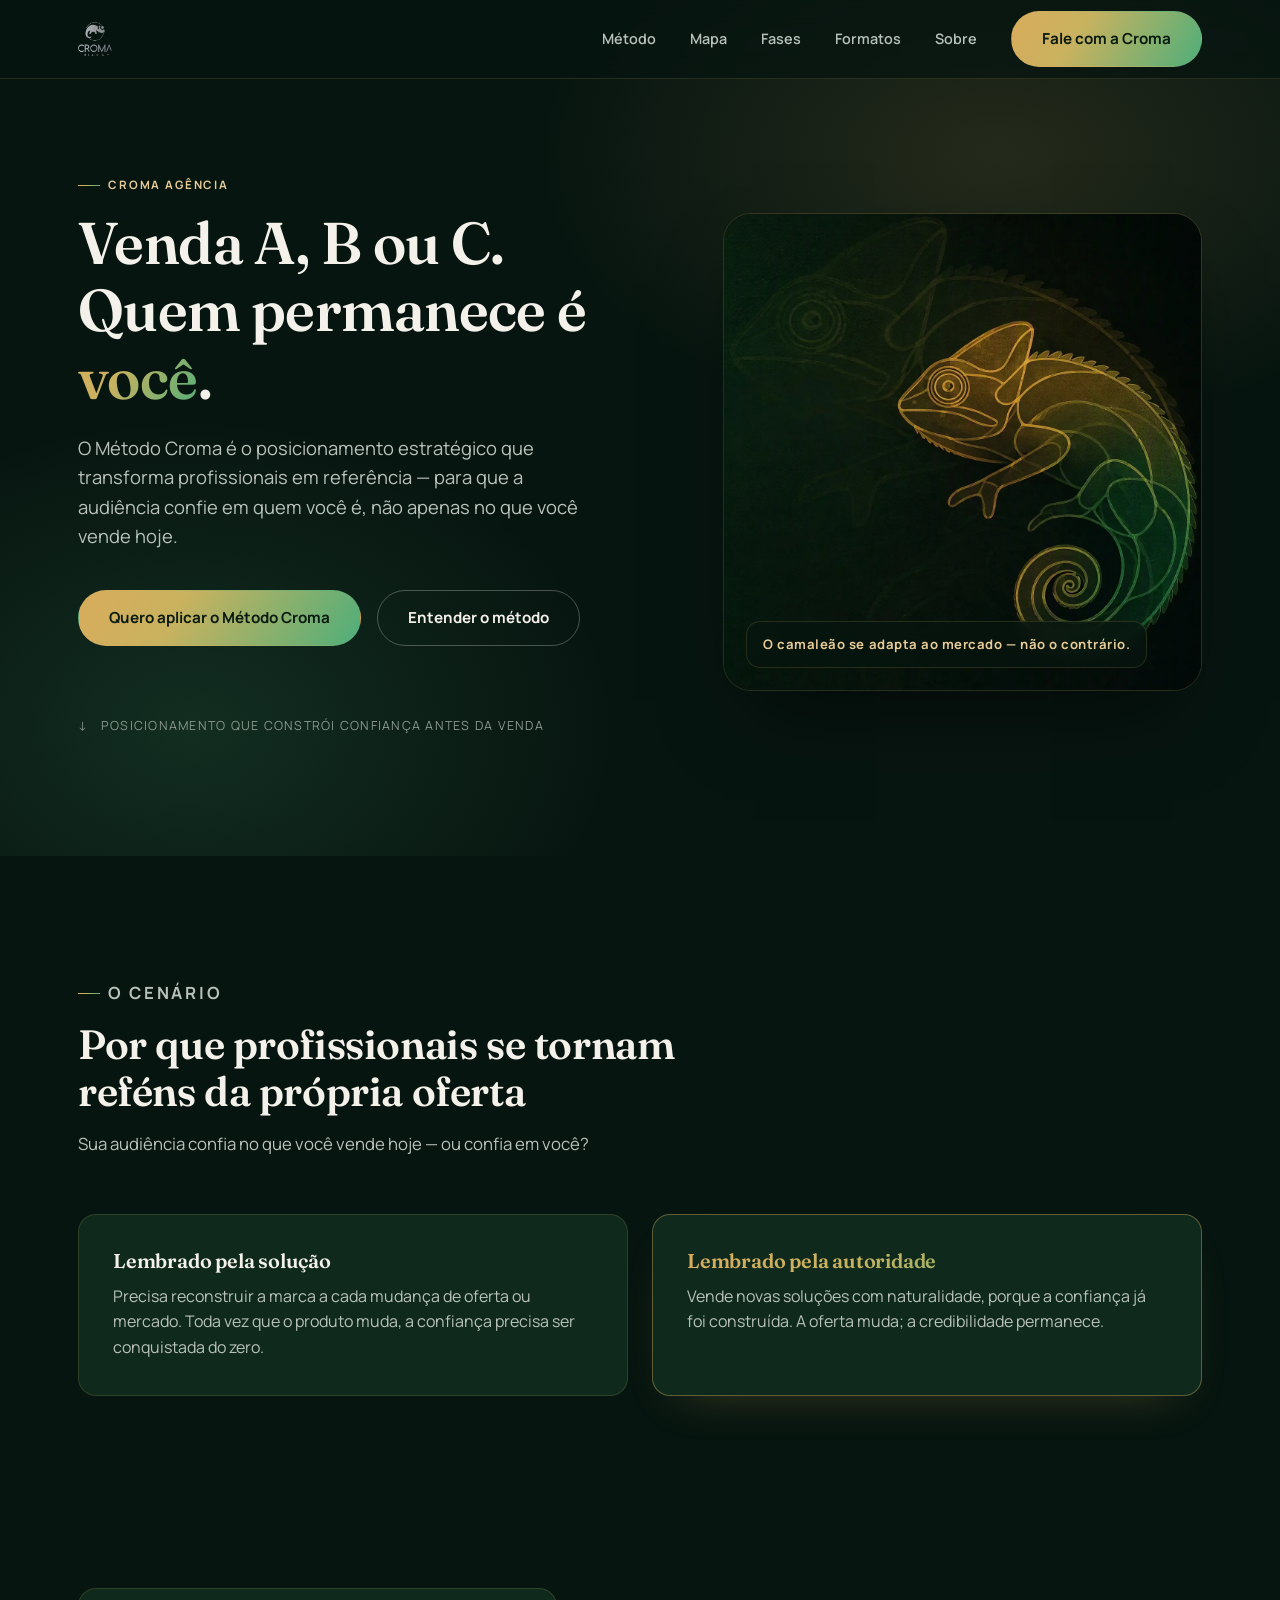
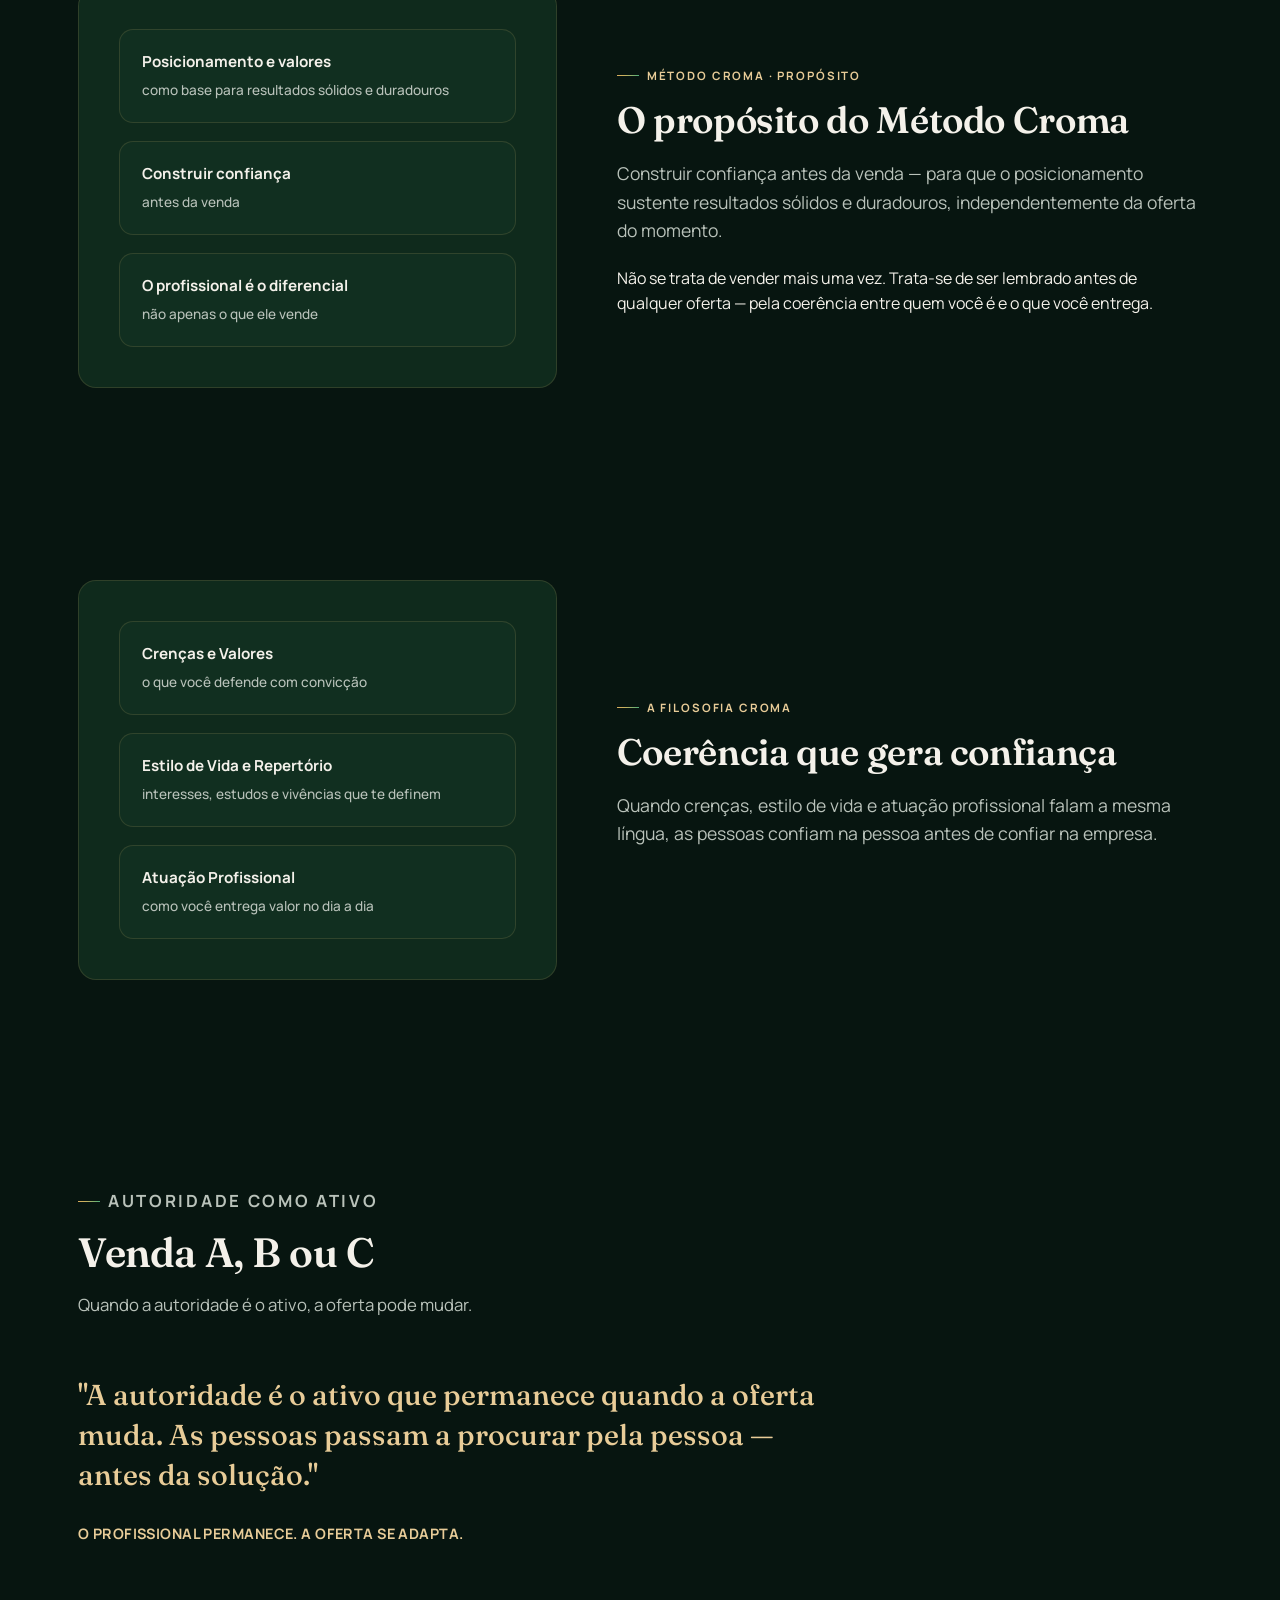
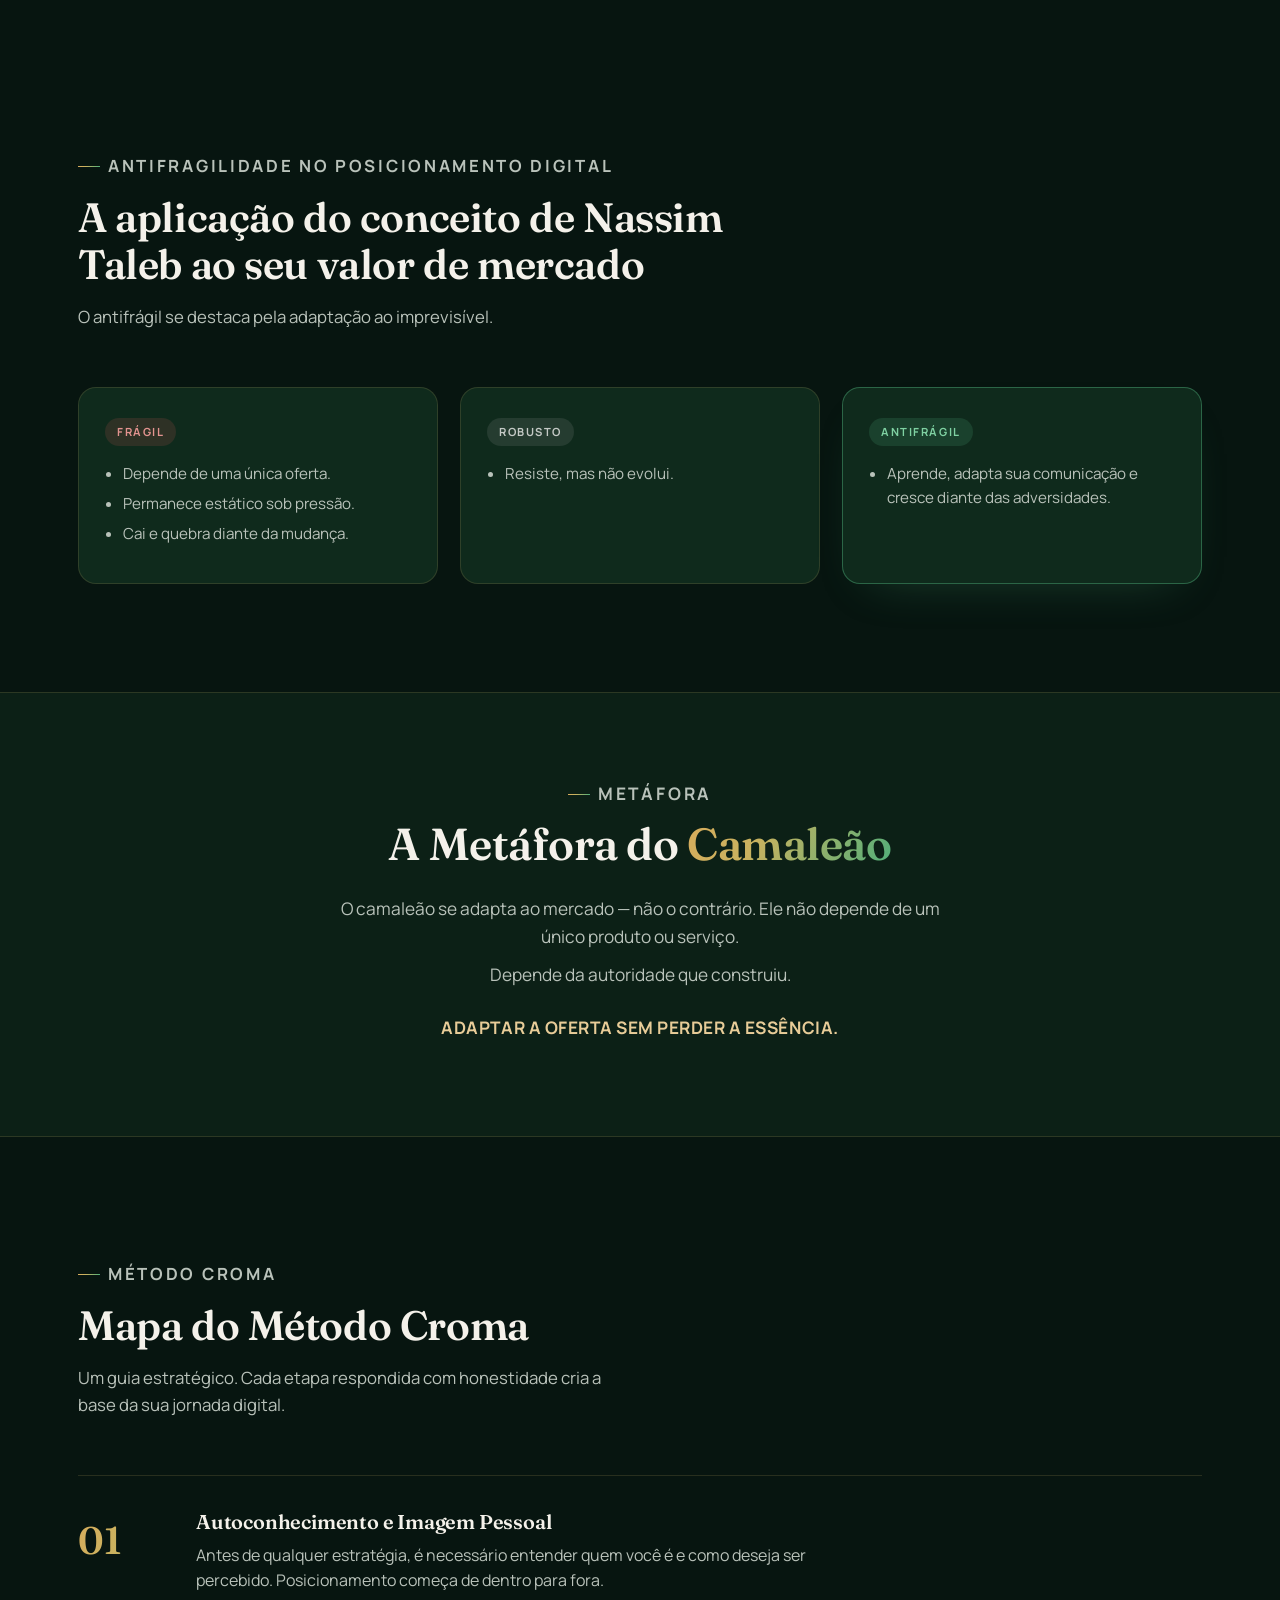
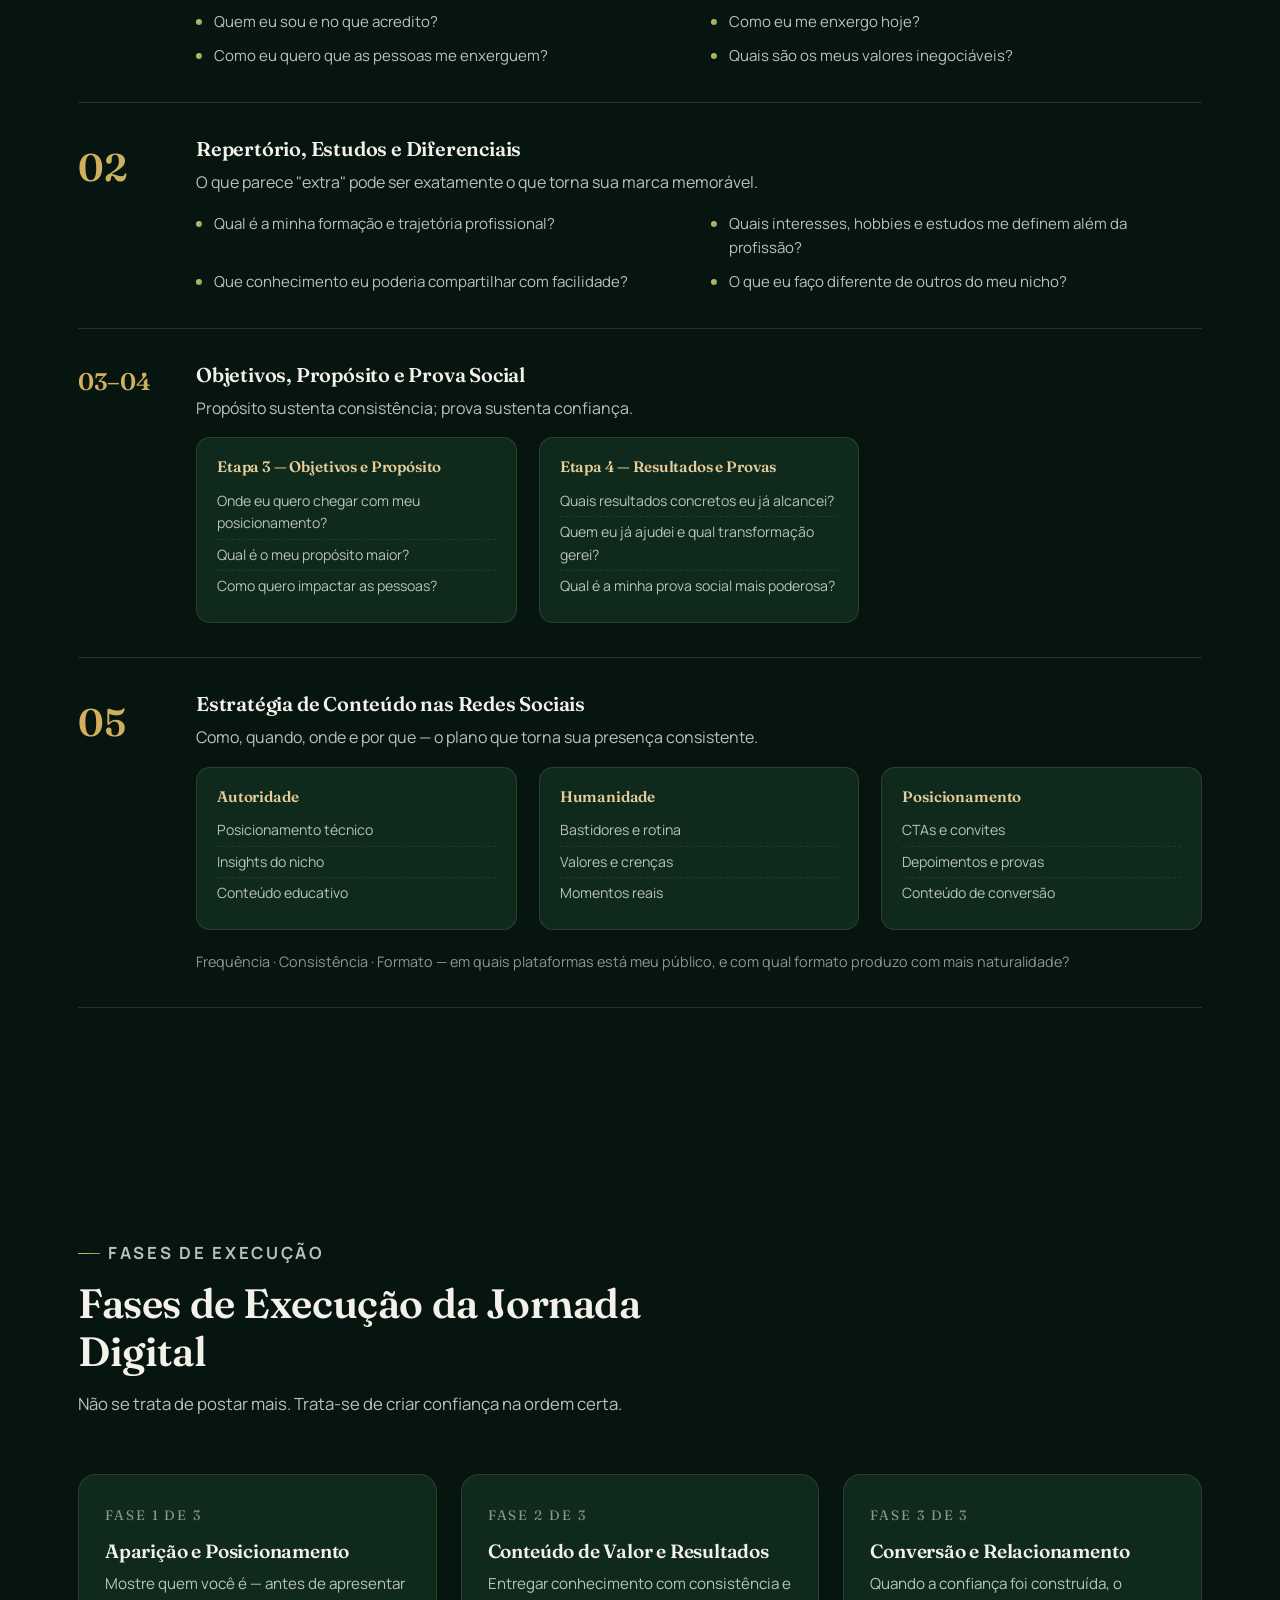
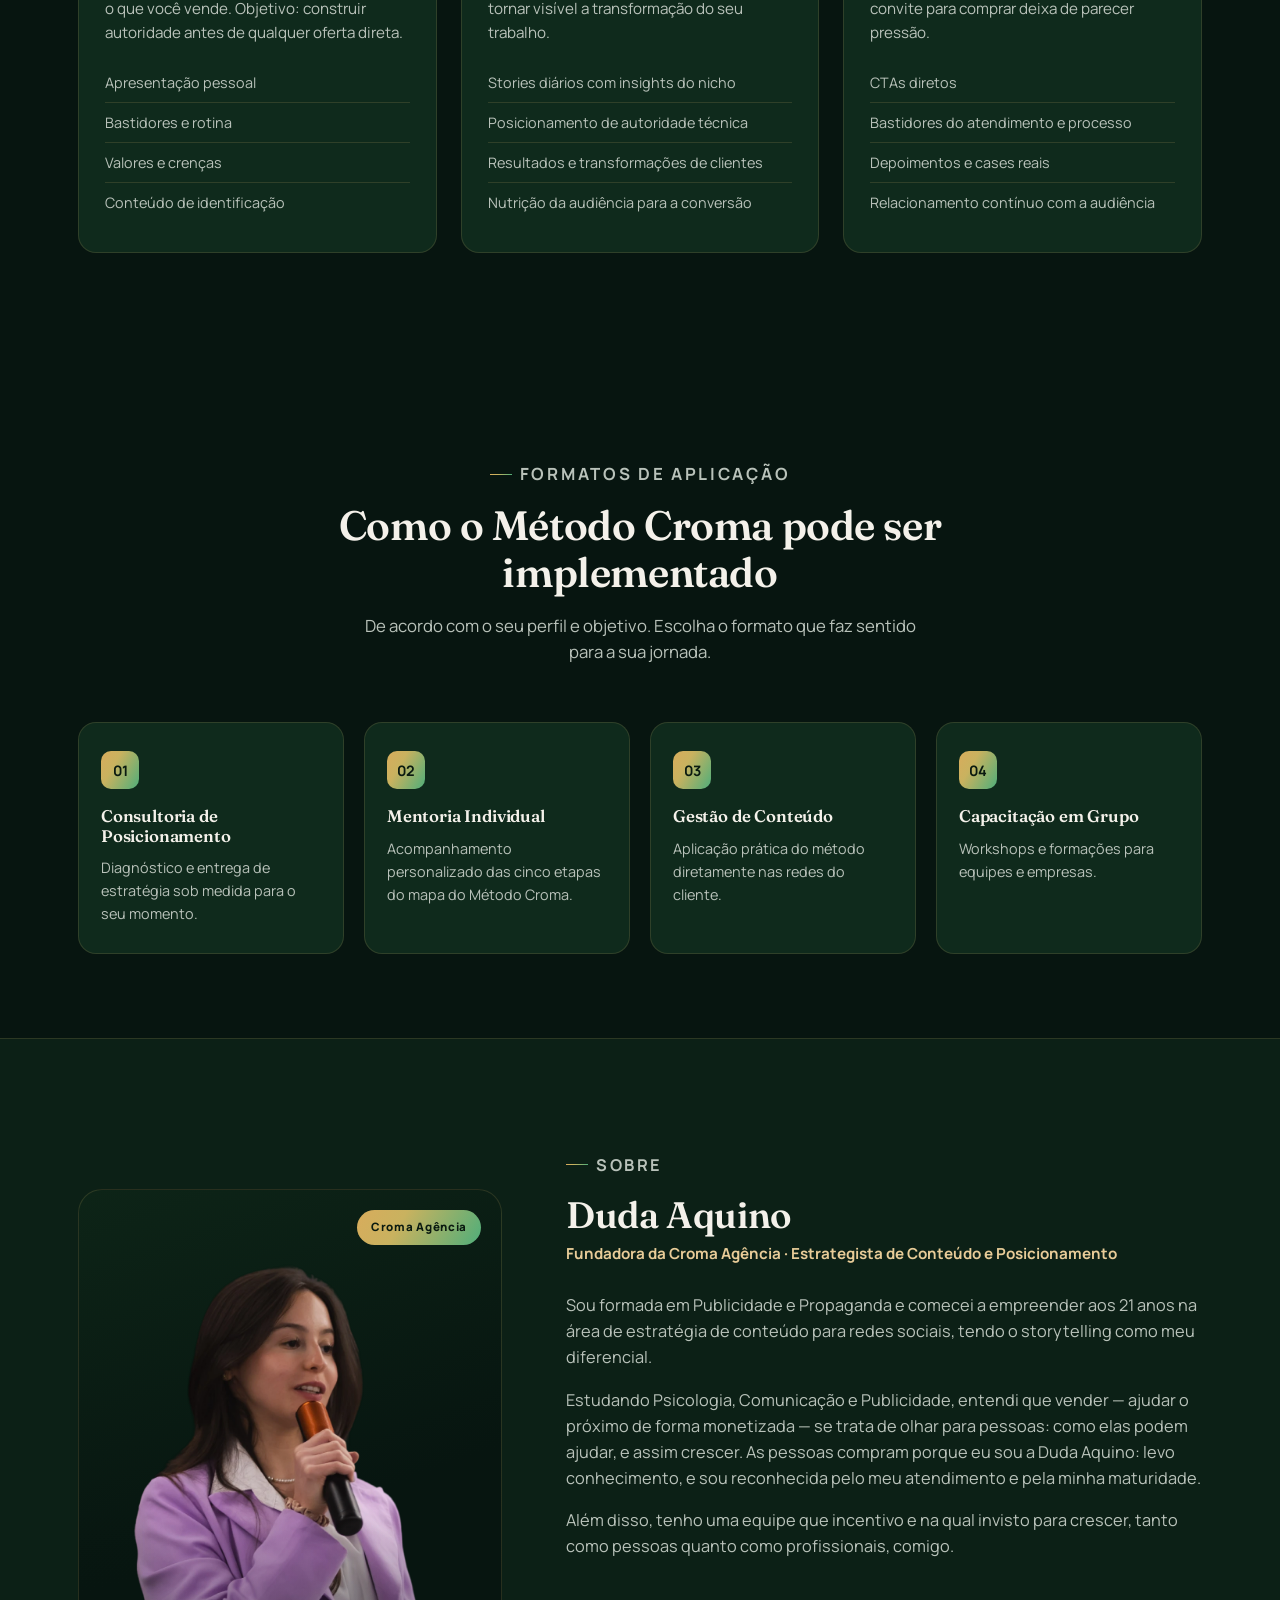
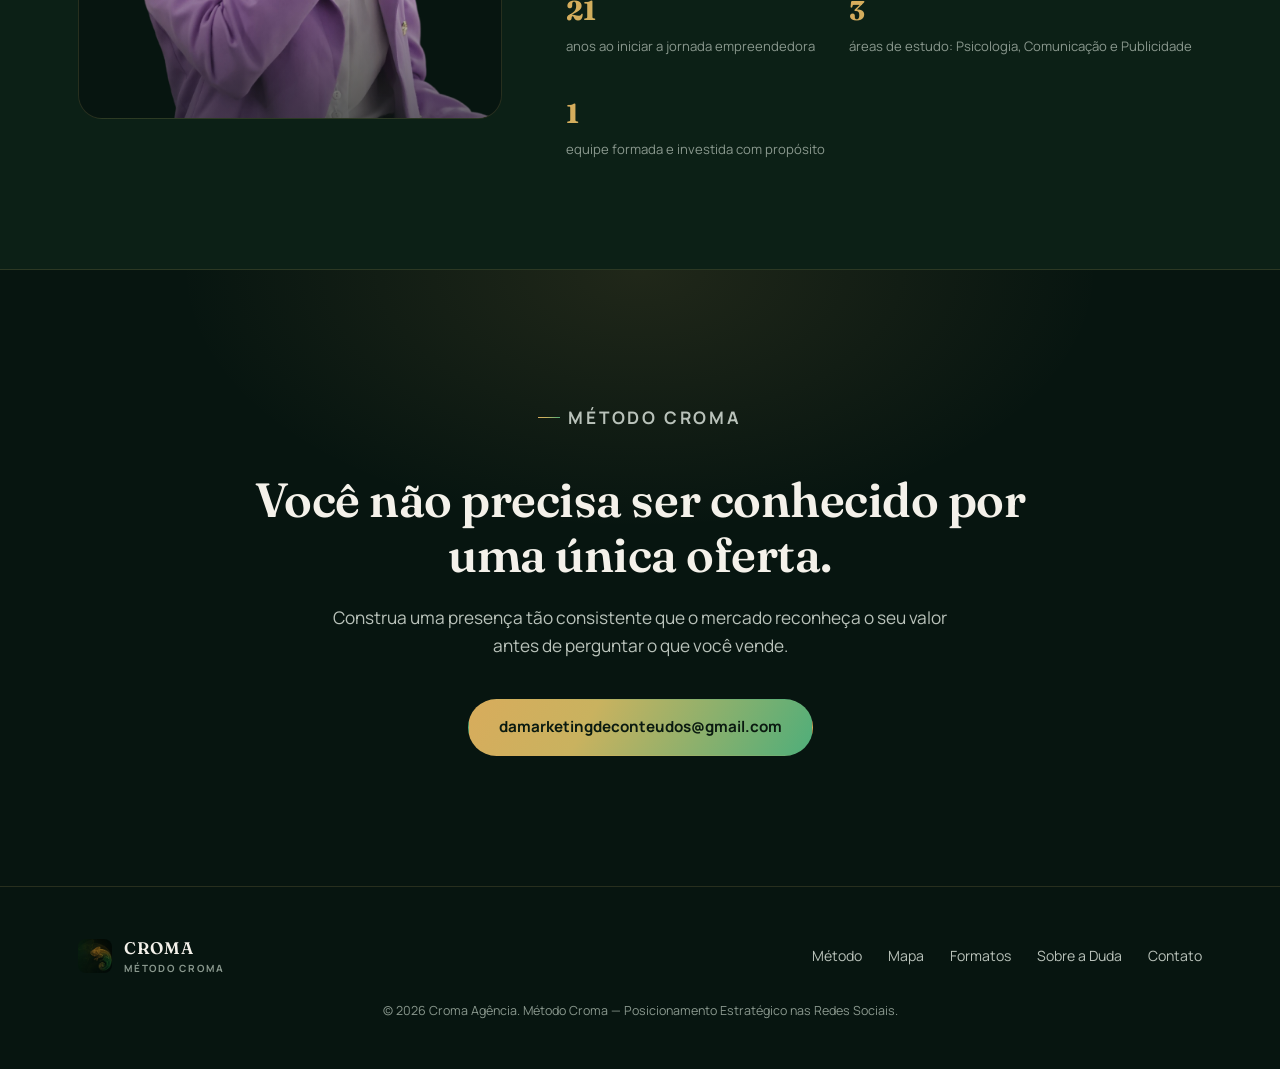
==== commit 4b4d2759: "Aplica logo e foto oficiais da Croma Substitui a foto da Duda pela versão sem fundo enviada, usa a l" ====
--- a/index.html
+++ b/index.html
@@ -5,7 +5,9 @@
 <meta name="viewport" content="width=device-width, initial-scale=1.0">
 <title>Croma — Método Croma | Posicionamento Estratégico nas Redes Sociais</title>
 <meta name="description" content="O Método Croma constrói autoridade que permanece quando a oferta muda. Conheça o método e a mentoria de posicionamento estratégico da Croma Agência, com Duda Aquino.">
-<link rel="icon" href="assets/img/camaleao-logo.png">
+<link rel="icon" type="image/png" sizes="32x32" href="assets/img/favicon-32.png">
+<link rel="icon" type="image/png" sizes="16x16" href="assets/img/favicon-16.png">
+<link rel="apple-touch-icon" href="assets/img/apple-touch-icon.png">
 <link rel="preconnect" href="https://fonts.googleapis.com">
 <link rel="preconnect" href="https://fonts.gstatic.com" crossorigin>
 <link href="https://fonts.googleapis.com/css2?family=Fraunces:opsz,wght@9..144,500;9..144,600;9..144,700&family=Manrope:wght@400;500;600;700;800&display=swap" rel="stylesheet">
@@ -16,8 +18,7 @@
 <nav class="nav">
   <div class="wrap">
     <a href="#topo" class="brand">
-      <img src="assets/img/camaleao-logo.png" alt="Croma">
-      <span>CROMA<span class="sub">MÉTODO CROMA</span></span>
+      <img src="assets/img/croma-logo.png" alt="Croma Criação" class="brand-logo">
     </a>
     <button class="nav-toggle" id="navToggle" aria-label="Abrir menu">☰</button>
     <div class="nav-links" id="navLinks">
@@ -344,7 +345,7 @@
 <section id="sobre" class="about">
   <div class="wrap">
     <div class="about-photo reveal">
-      <img src="assets/img/duda-aquino.jpg" alt="Duda Aquino, fundadora da Croma Agência">
+      <img src="assets/img/duda-aquino.png" alt="Duda Aquino, fundadora da Croma Agência">
       <span class="about-badge">Croma Agência</span>
     </div>
     <div class="about-copy reveal">
--- a/assets/css/style.css
+++ b/assets/css/style.css
@@ -160,6 +160,13 @@
   display: block;
 }
 
+.brand-logo {
+  width: auto;
+  height: 58px;
+  border-radius: 0;
+  object-fit: contain;
+}
+
 .nav-links {
   display: flex;
   align-items: center;
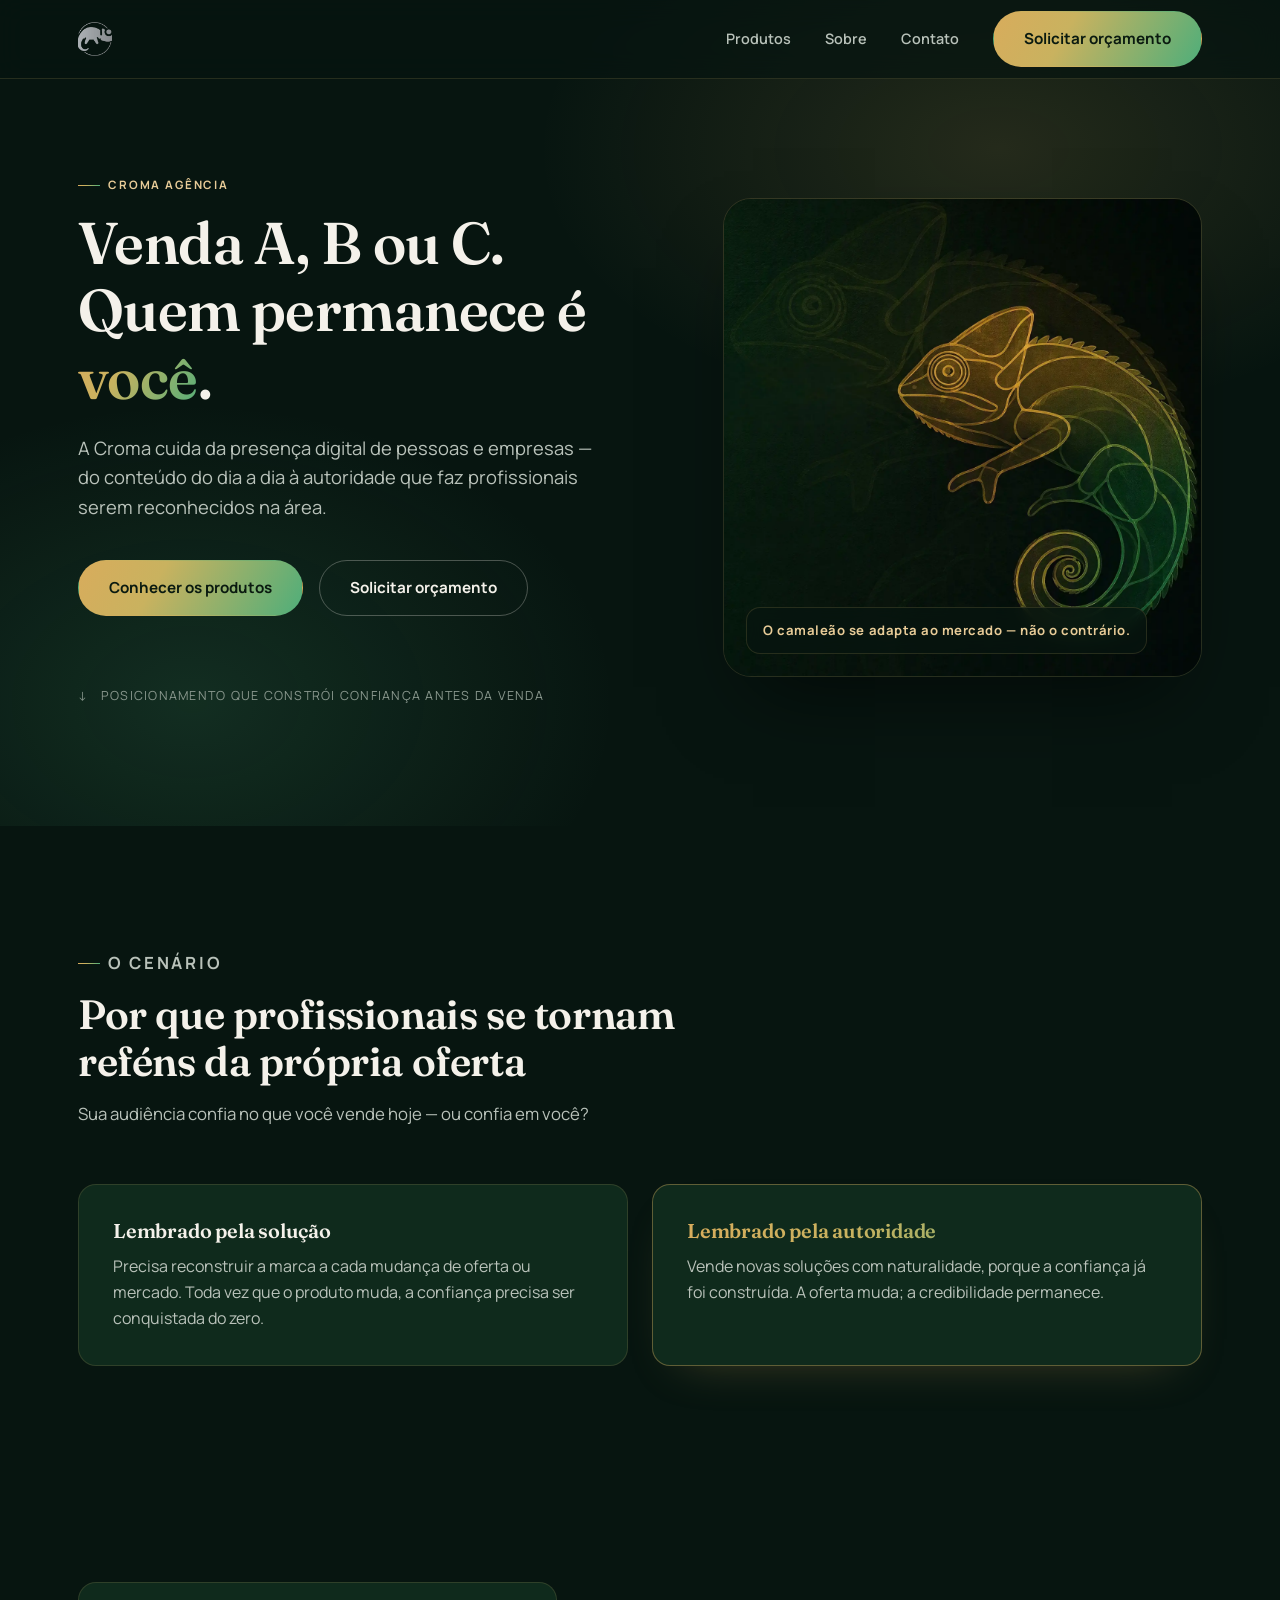
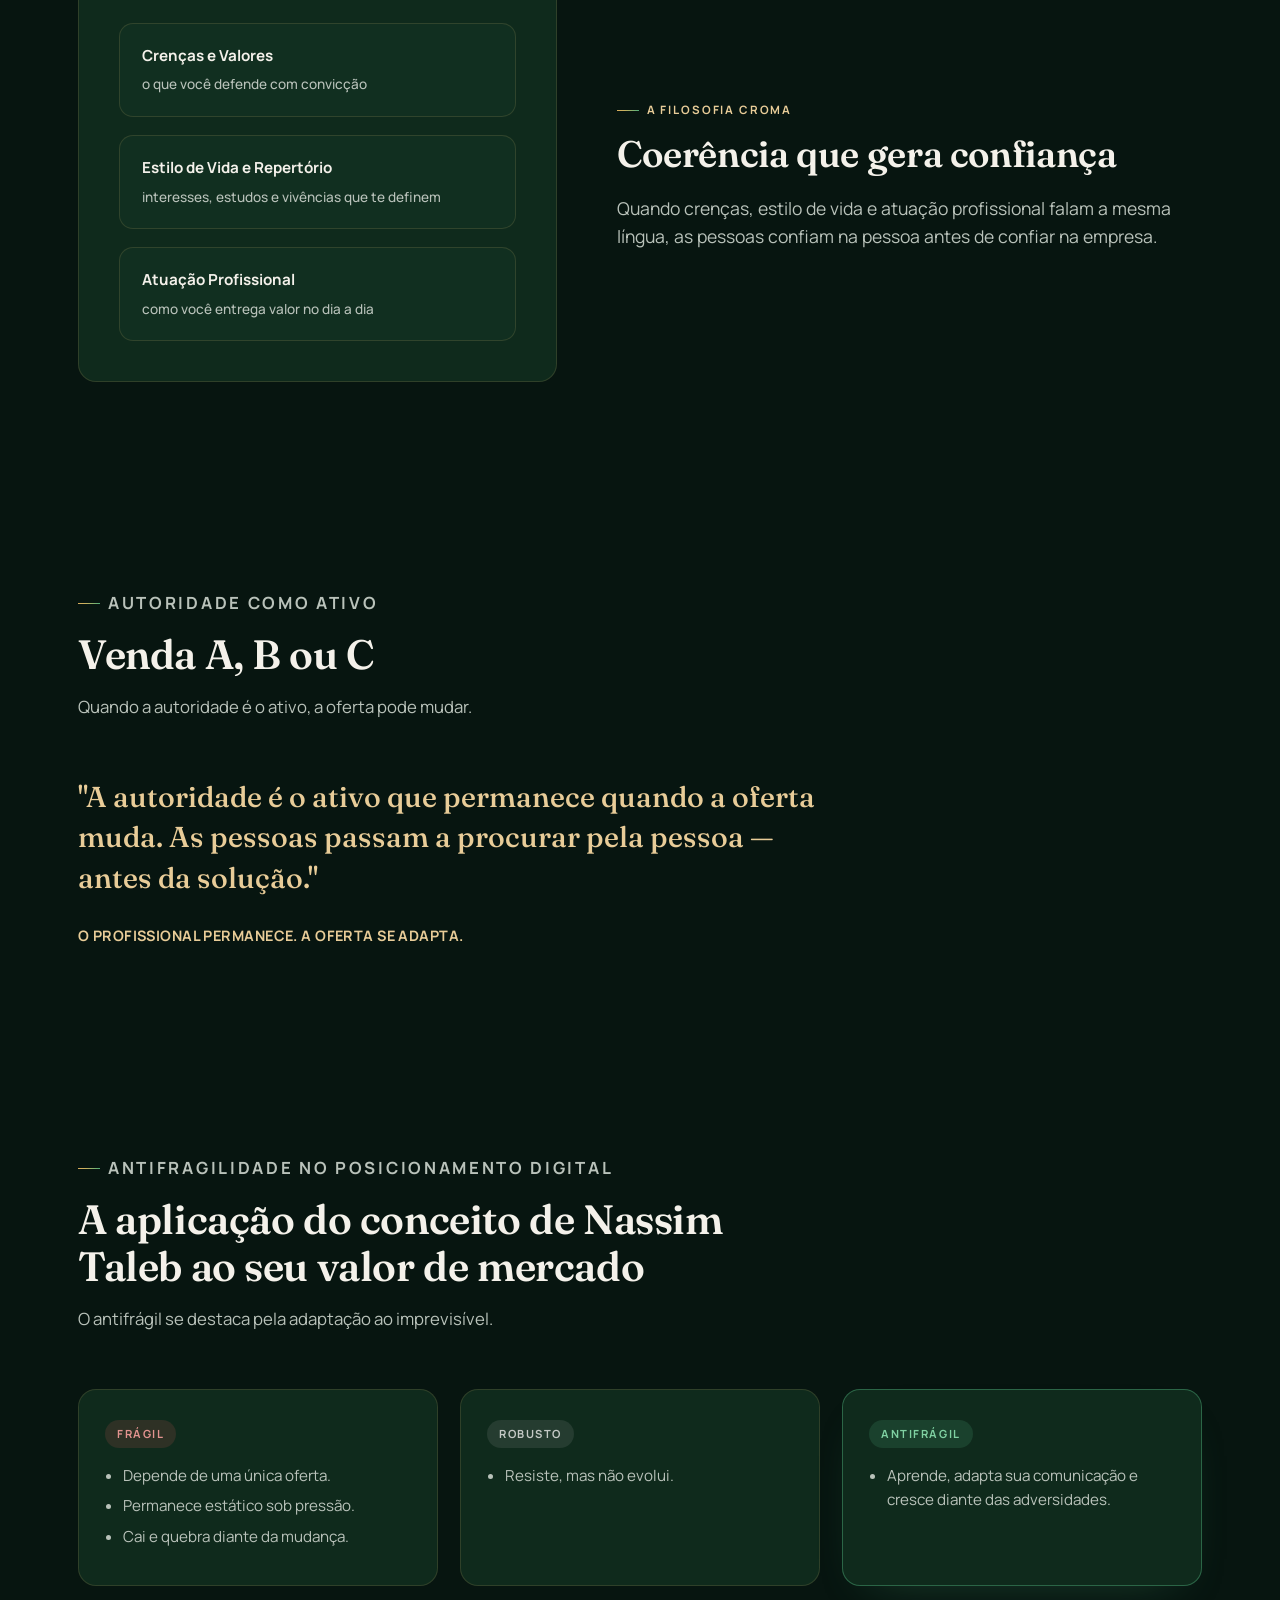
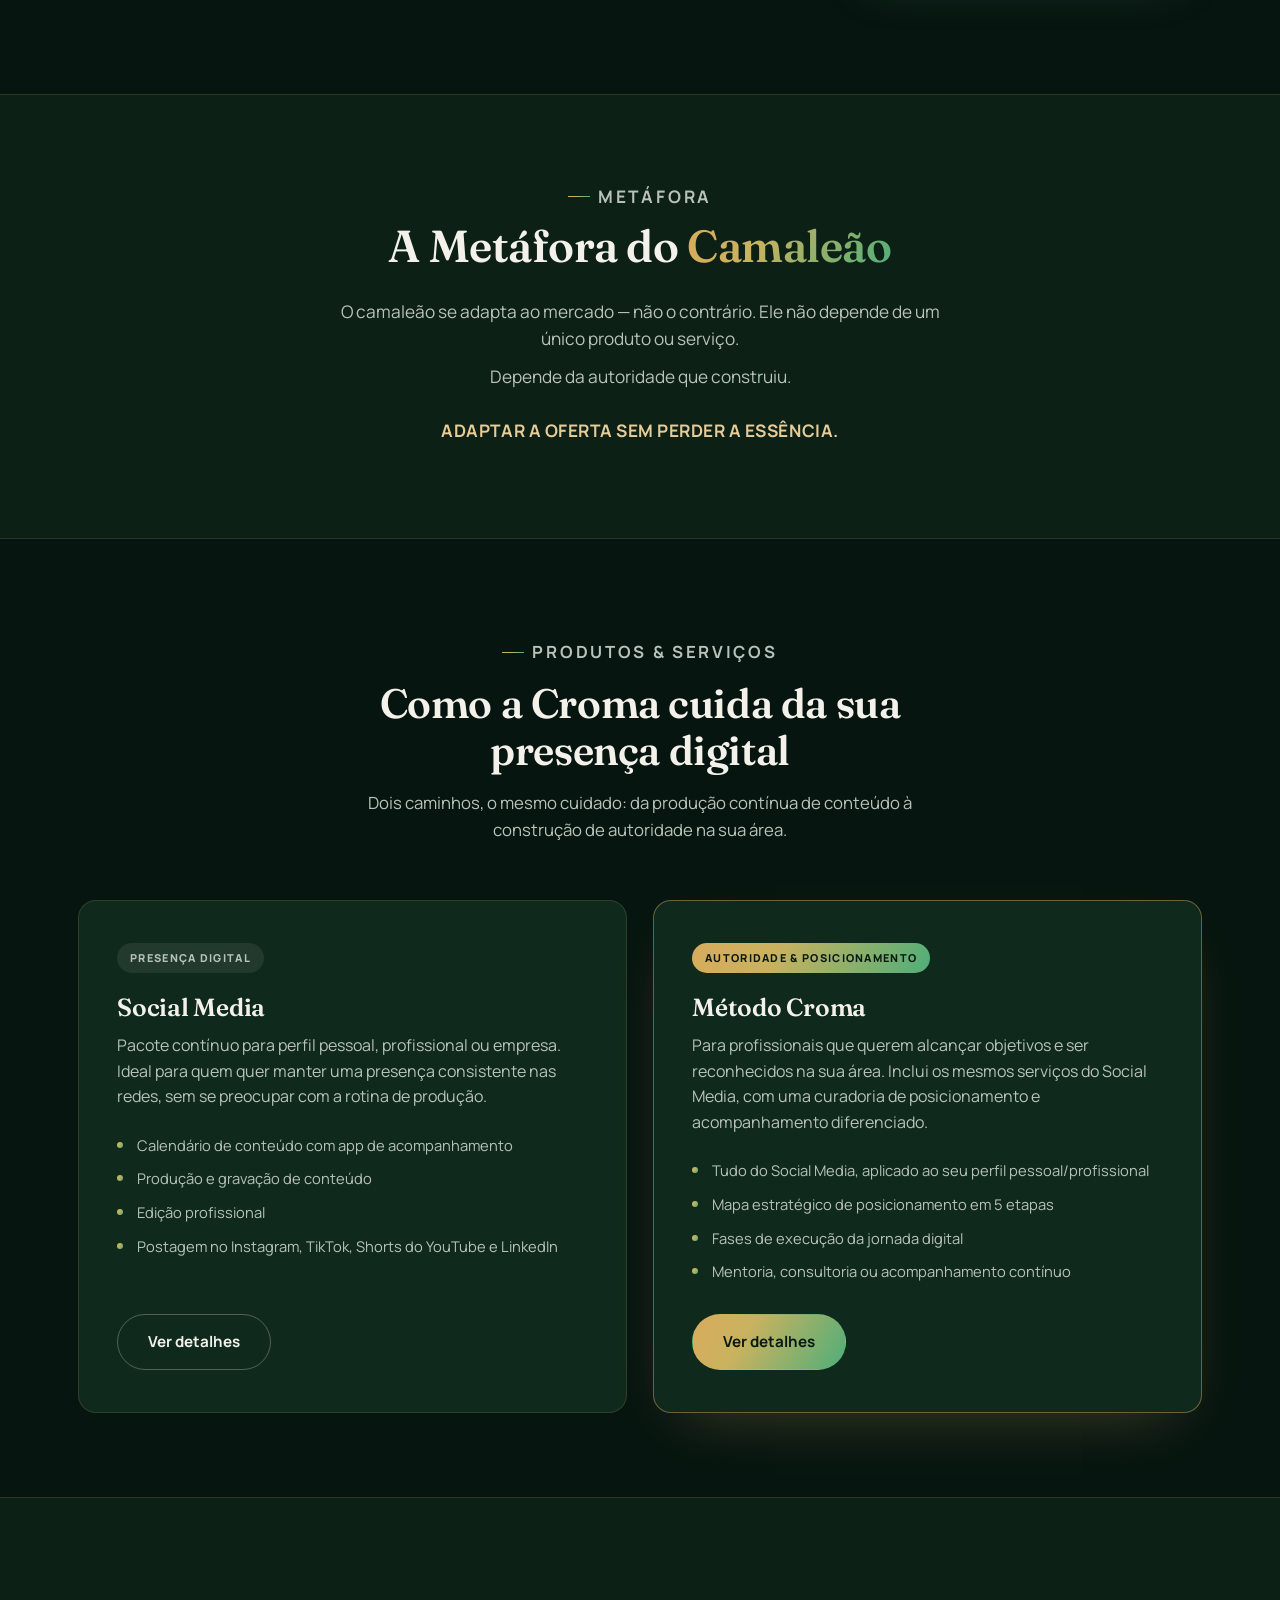
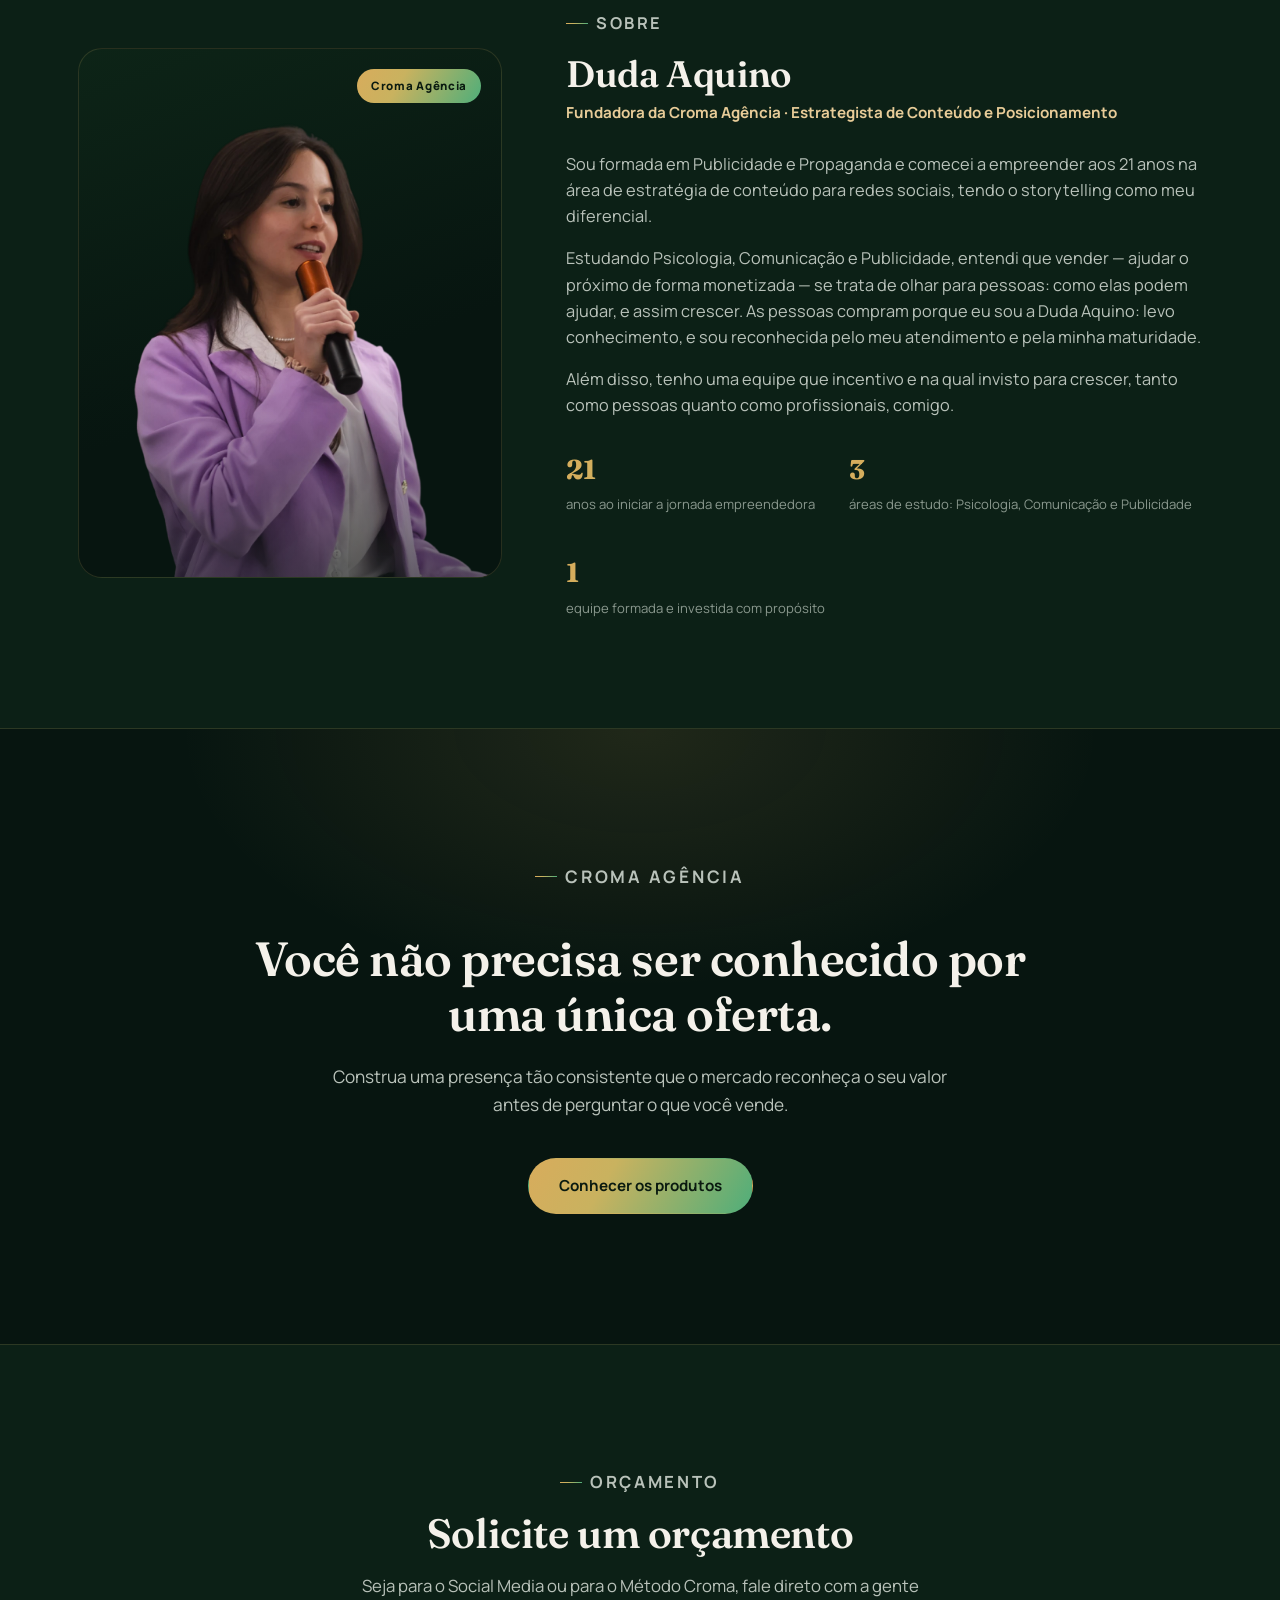
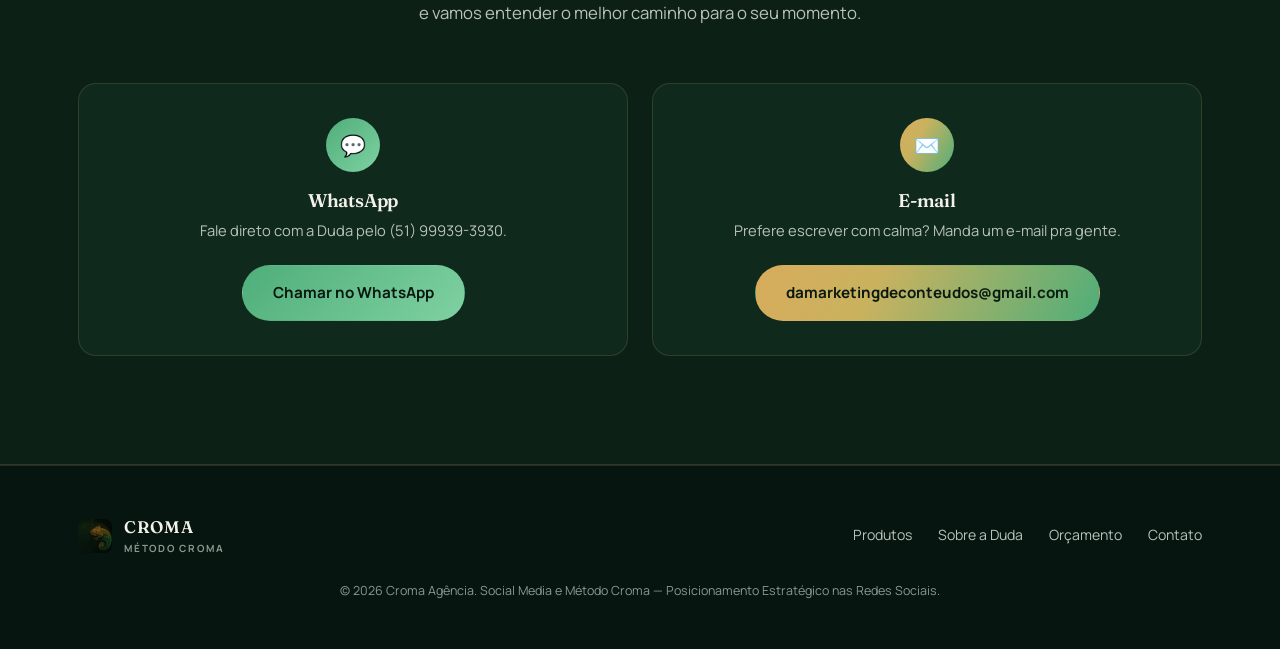
==== commit 76225d4d: "Reorganiza o site em produtos: Social Media e Método Croma O Método Croma passa a ser um dos dois pr" ====
--- a/index.html
+++ b/index.html
@@ -3,8 +3,8 @@
 <head>
 <meta charset="UTF-8">
 <meta name="viewport" content="width=device-width, initial-scale=1.0">
-<title>Croma — Método Croma | Posicionamento Estratégico nas Redes Sociais</title>
-<meta name="description" content="O Método Croma constrói autoridade que permanece quando a oferta muda. Conheça o método e a mentoria de posicionamento estratégico da Croma Agência, com Duda Aquino.">
+<title>Croma Agência — Social Media e Método Croma | Posicionamento Estratégico</title>
+<meta name="description" content="A Croma Agência cuida da presença digital de pessoas e empresas: produção, edição e postagem de conteúdo (Social Media) e o Método Croma, para profissionais que querem ser reconhecidos como autoridade na área.">
 <link rel="icon" type="image/png" sizes="32x32" href="assets/img/favicon-32.png">
 <link rel="icon" type="image/png" sizes="16x16" href="assets/img/favicon-16.png">
 <link rel="apple-touch-icon" href="assets/img/apple-touch-icon.png">
@@ -22,12 +22,10 @@
     </a>
     <button class="nav-toggle" id="navToggle" aria-label="Abrir menu">☰</button>
     <div class="nav-links" id="navLinks">
-      <a href="#metodo">Método</a>
-      <a href="#mapa">Mapa</a>
-      <a href="#fases">Fases</a>
-      <a href="#formatos">Formatos</a>
+      <a href="#produtos">Produtos</a>
       <a href="#sobre">Sobre</a>
-      <a href="#contato" class="btn btn-primary nav-cta" style="display:inline-flex;">Fale com a Croma</a>
+      <a href="#contato">Contato</a>
+      <a href="https://wa.me/5551999393930?text=Ol%C3%A1%2C%20quero%20solicitar%20um%20or%C3%A7amento%20com%20a%20Croma." target="_blank" rel="noopener" class="btn btn-primary nav-cta" style="display:inline-flex;">Solicitar orçamento</a>
     </div>
   </div>
 </nav>
@@ -37,10 +35,10 @@
     <div>
       <p class="eyebrow">Croma Agência</p>
       <h1>Venda A, B ou C.<br>Quem permanece é <em>você</em>.</h1>
-      <p class="lede">O Método Croma é o posicionamento estratégico que transforma profissionais em referência — para que a audiência confie em quem você é, não apenas no que você vende hoje.</p>
+      <p class="lede">A Croma cuida da presença digital de pessoas e empresas — do conteúdo do dia a dia à autoridade que faz profissionais serem reconhecidos na área.</p>
       <div class="cta-row">
-        <a href="#contato" class="btn btn-primary">Quero aplicar o Método Croma</a>
-        <a href="#metodo" class="btn btn-ghost">Entender o método</a>
+        <a href="#produtos" class="btn btn-primary">Conhecer os produtos</a>
+        <a href="https://wa.me/5551999393930?text=Ol%C3%A1%2C%20quero%20solicitar%20um%20or%C3%A7amento%20com%20a%20Croma." target="_blank" rel="noopener" class="btn btn-ghost">Solicitar orçamento</a>
       </div>
       <div class="scroll-cue">↓ &nbsp; posicionamento que constrói confiança antes da venda</div>
     </div>
@@ -67,24 +65,6 @@
         <h3>Lembrado pela autoridade</h3>
         <p>Vende novas soluções com naturalidade, porque a confiança já foi construída. A oferta muda; a credibilidade permanece.</p>
       </div>
-    </div>
-  </div>
-</section>
-
-<section id="metodo" class="tight">
-  <div class="wrap split">
-    <div class="split-visual reveal">
-      <div class="venn-row">
-        <div class="venn-item">Posicionamento e valores <span>como base para resultados sólidos e duradouros</span></div>
-        <div class="venn-item">Construir confiança <span>antes da venda</span></div>
-        <div class="venn-item">O profissional é o diferencial <span>não apenas o que ele vende</span></div>
-      </div>
-    </div>
-    <div class="reveal">
-      <p class="eyebrow">Método Croma · Propósito</p>
-      <h2>O propósito do Método Croma</h2>
-      <p class="lead">Construir confiança antes da venda — para que o posicionamento sustente resultados sólidos e duradouros, independentemente da oferta do momento.</p>
-      <p>Não se trata de vender mais uma vez. Trata-se de ser lembrado antes de qualquer oferta — pela coerência entre quem você é e o que você entrega.</p>
     </div>
   </div>
 </section>
@@ -160,183 +140,43 @@
   </div>
 </section>
 
-<section id="mapa">
-  <div class="wrap">
-    <div class="section-head reveal">
-      <p class="eyebrow">Método Croma</p>
-      <h2>Mapa do Método Croma</h2>
-      <p>Um guia estratégico. Cada etapa respondida com honestidade cria a base da sua jornada digital.</p>
-    </div>
-
-    <div class="steps">
-      <div class="step reveal">
-        <div class="step-num">01</div>
-        <div>
-          <h3>Autoconhecimento e Imagem Pessoal</h3>
-          <p class="desc">Antes de qualquer estratégia, é necessário entender quem você é e como deseja ser percebido. Posicionamento começa de dentro para fora.</p>
-          <ul class="questions">
-            <li>Quem eu sou e no que acredito?</li>
-            <li>Como eu me enxergo hoje?</li>
-            <li>Como eu quero que as pessoas me enxerguem?</li>
-            <li>Quais são os meus valores inegociáveis?</li>
-          </ul>
+<section id="produtos" class="tight">
+  <div class="wrap">
+    <div class="section-head center reveal" style="margin-left:auto;margin-right:auto;">
+      <p class="eyebrow" style="justify-content:center;">Produtos &amp; Serviços</p>
+      <h2>Como a Croma cuida da sua presença digital</h2>
+      <p>Dois caminhos, o mesmo cuidado: da produção contínua de conteúdo à construção de autoridade na sua área.</p>
+    </div>
+
+    <div class="products-grid">
+      <div class="product-card reveal">
+        <span class="ptag">Presença digital</span>
+        <h3>Social Media</h3>
+        <p class="pdesc">Pacote contínuo para perfil pessoal, profissional ou empresa. Ideal para quem quer manter uma presença consistente nas redes, sem se preocupar com a rotina de produção.</p>
+        <ul class="plist">
+          <li>Calendário de conteúdo com app de acompanhamento</li>
+          <li>Produção e gravação de conteúdo</li>
+          <li>Edição profissional</li>
+          <li>Postagem no Instagram, TikTok, Shorts do YouTube e LinkedIn</li>
+        </ul>
+        <div class="pactions">
+          <a href="produtos/social-media.html" class="btn btn-ghost">Ver detalhes</a>
         </div>
       </div>
 
-      <div class="step reveal">
-        <div class="step-num">02</div>
-        <div>
-          <h3>Repertório, Estudos e Diferenciais</h3>
-          <p class="desc">O que parece "extra" pode ser exatamente o que torna sua marca memorável.</p>
-          <ul class="questions">
-            <li>Qual é a minha formação e trajetória profissional?</li>
-            <li>Quais interesses, hobbies e estudos me definem além da profissão?</li>
-            <li>Que conhecimento eu poderia compartilhar com facilidade?</li>
-            <li>O que eu faço diferente de outros do meu nicho?</li>
-          </ul>
+      <div class="product-card featured reveal">
+        <span class="ptag">Autoridade &amp; Posicionamento</span>
+        <h3>Método Croma</h3>
+        <p class="pdesc">Para profissionais que querem alcançar objetivos e ser reconhecidos na sua área. Inclui os mesmos serviços do Social Media, com uma curadoria de posicionamento e acompanhamento diferenciado.</p>
+        <ul class="plist">
+          <li>Tudo do Social Media, aplicado ao seu perfil pessoal/profissional</li>
+          <li>Mapa estratégico de posicionamento em 5 etapas</li>
+          <li>Fases de execução da jornada digital</li>
+          <li>Mentoria, consultoria ou acompanhamento contínuo</li>
+        </ul>
+        <div class="pactions">
+          <a href="produtos/metodo-croma.html" class="btn btn-primary">Ver detalhes</a>
         </div>
-      </div>
-
-      <div class="step reveal">
-        <div class="step-num" style="font-size:1.5rem;">03–04</div>
-        <div>
-          <h3>Objetivos, Propósito e Prova Social</h3>
-          <p class="desc">Propósito sustenta consistência; prova sustenta confiança.</p>
-          <div class="step-columns">
-            <div class="step-col">
-              <h4>Etapa 3 — Objetivos e Propósito</h4>
-              <ul>
-                <li>Onde eu quero chegar com meu posicionamento?</li>
-                <li>Qual é o meu propósito maior?</li>
-                <li>Como quero impactar as pessoas?</li>
-              </ul>
-            </div>
-            <div class="step-col">
-              <h4>Etapa 4 — Resultados e Provas</h4>
-              <ul>
-                <li>Quais resultados concretos eu já alcancei?</li>
-                <li>Quem eu já ajudei e qual transformação gerei?</li>
-                <li>Qual é a minha prova social mais poderosa?</li>
-              </ul>
-            </div>
-          </div>
-        </div>
-      </div>
-
-      <div class="step reveal">
-        <div class="step-num">05</div>
-        <div>
-          <h3>Estratégia de Conteúdo nas Redes Sociais</h3>
-          <p class="desc">Como, quando, onde e por que — o plano que torna sua presença consistente.</p>
-          <div class="step-columns">
-            <div class="step-col">
-              <h4>Autoridade</h4>
-              <ul>
-                <li>Posicionamento técnico</li>
-                <li>Insights do nicho</li>
-                <li>Conteúdo educativo</li>
-              </ul>
-            </div>
-            <div class="step-col">
-              <h4>Humanidade</h4>
-              <ul>
-                <li>Bastidores e rotina</li>
-                <li>Valores e crenças</li>
-                <li>Momentos reais</li>
-              </ul>
-            </div>
-            <div class="step-col">
-              <h4>Posicionamento</h4>
-              <ul>
-                <li>CTAs e convites</li>
-                <li>Depoimentos e provas</li>
-                <li>Conteúdo de conversão</li>
-              </ul>
-            </div>
-          </div>
-          <p class="content-strategy-note">Frequência · Consistência · Formato — em quais plataformas está meu público, e com qual formato produzo com mais naturalidade?</p>
-        </div>
-      </div>
-    </div>
-  </div>
-</section>
-
-<section id="fases">
-  <div class="wrap">
-    <div class="section-head reveal">
-      <p class="eyebrow">Fases de Execução</p>
-      <h2>Fases de Execução da Jornada Digital</h2>
-      <p class="phase-lead">Não se trata de postar mais. Trata-se de criar confiança na ordem certa.</p>
-    </div>
-
-    <div class="phases">
-      <div class="phase-card reveal">
-        <div class="phase-index">Fase 1 de 3</div>
-        <h3>Aparição e Posicionamento</h3>
-        <p class="goal">Mostre quem você é — antes de apresentar o que você vende. Objetivo: construir autoridade antes de qualquer oferta direta.</p>
-        <ul>
-          <li>Apresentação pessoal</li>
-          <li>Bastidores e rotina</li>
-          <li>Valores e crenças</li>
-          <li>Conteúdo de identificação</li>
-        </ul>
-      </div>
-
-      <div class="phase-card reveal">
-        <div class="phase-index">Fase 2 de 3</div>
-        <h3>Conteúdo de Valor e Resultados</h3>
-        <p class="goal">Entregar conhecimento com consistência e tornar visível a transformação do seu trabalho.</p>
-        <ul>
-          <li>Stories diários com insights do nicho</li>
-          <li>Posicionamento de autoridade técnica</li>
-          <li>Resultados e transformações de clientes</li>
-          <li>Nutrição da audiência para a conversão</li>
-        </ul>
-      </div>
-
-      <div class="phase-card reveal">
-        <div class="phase-index">Fase 3 de 3</div>
-        <h3>Conversão e Relacionamento</h3>
-        <p class="goal">Quando a confiança foi construída, o convite para comprar deixa de parecer pressão.</p>
-        <ul>
-          <li>CTAs diretos</li>
-          <li>Bastidores do atendimento e processo</li>
-          <li>Depoimentos e cases reais</li>
-          <li>Relacionamento contínuo com a audiência</li>
-        </ul>
-      </div>
-    </div>
-  </div>
-</section>
-
-<section id="formatos" class="tight">
-  <div class="wrap">
-    <div class="section-head center reveal" style="margin-left:auto;margin-right:auto;">
-      <p class="eyebrow" style="justify-content:center;">Formatos de Aplicação</p>
-      <h2>Como o Método Croma pode ser implementado</h2>
-      <p>De acordo com o seu perfil e objetivo. Escolha o formato que faz sentido para a sua jornada.</p>
-    </div>
-
-    <div class="formats">
-      <div class="format-card reveal">
-        <div class="fnum">01</div>
-        <h3>Consultoria de Posicionamento</h3>
-        <p>Diagnóstico e entrega de estratégia sob medida para o seu momento.</p>
-      </div>
-      <div class="format-card reveal">
-        <div class="fnum">02</div>
-        <h3>Mentoria Individual</h3>
-        <p>Acompanhamento personalizado das cinco etapas do mapa do Método Croma.</p>
-      </div>
-      <div class="format-card reveal">
-        <div class="fnum">03</div>
-        <h3>Gestão de Conteúdo</h3>
-        <p>Aplicação prática do método diretamente nas redes do cliente.</p>
-      </div>
-      <div class="format-card reveal">
-        <div class="fnum">04</div>
-        <h3>Capacitação em Grupo</h3>
-        <p>Workshops e formações para equipes e empresas.</p>
       </div>
     </div>
   </div>
@@ -364,13 +204,37 @@
   </div>
 </section>
 
-<section class="final-cta" id="contato">
-  <div class="wrap">
-    <p class="eyebrow" style="justify-content:center;">Método Croma</p>
+<section class="final-cta">
+  <div class="wrap">
+    <p class="eyebrow" style="justify-content:center;">Croma Agência</p>
     <h2 class="reveal">Você não precisa ser conhecido por uma única oferta.</h2>
     <p class="reveal">Construa uma presença tão consistente que o mercado reconheça o seu valor antes de perguntar o que você vende.</p>
     <div class="cta-row reveal">
-      <a href="mailto:damarketingdeconteudos@gmail.com" class="btn btn-primary">damarketingdeconteudos@gmail.com</a>
+      <a href="#produtos" class="btn btn-primary">Conhecer os produtos</a>
+    </div>
+  </div>
+</section>
+
+<section class="orcamento" id="contato">
+  <div class="wrap">
+    <div class="section-head center reveal" style="margin-left:auto;margin-right:auto;">
+      <p class="eyebrow" style="justify-content:center;">Orçamento</p>
+      <h2>Solicite um orçamento</h2>
+      <p>Seja para o Social Media ou para o Método Croma, fale direto com a gente e vamos entender o melhor caminho para o seu momento.</p>
+    </div>
+    <div class="orcamento-grid">
+      <div class="orcamento-card whats reveal">
+        <div class="oicon">💬</div>
+        <h3>WhatsApp</h3>
+        <p>Fale direto com a Duda pelo (51) 99939-3930.</p>
+        <a href="https://wa.me/5551999393930?text=Ol%C3%A1%2C%20quero%20solicitar%20um%20or%C3%A7amento%20com%20a%20Croma." target="_blank" rel="noopener" class="btn btn-whats">Chamar no WhatsApp</a>
+      </div>
+      <div class="orcamento-card mail reveal">
+        <div class="oicon">✉️</div>
+        <h3>E-mail</h3>
+        <p>Prefere escrever com calma? Manda um e-mail pra gente.</p>
+        <a href="mailto:damarketingdeconteudos@gmail.com" class="btn btn-primary">damarketingdeconteudos@gmail.com</a>
+      </div>
     </div>
   </div>
 </section>
@@ -382,14 +246,13 @@
       <span>CROMA<span class="sub">MÉTODO CROMA</span></span>
     </a>
     <div class="foot-links">
-      <a href="#metodo">Método</a>
-      <a href="#mapa">Mapa</a>
-      <a href="#formatos">Formatos</a>
+      <a href="#produtos">Produtos</a>
       <a href="#sobre">Sobre a Duda</a>
+      <a href="#contato">Orçamento</a>
       <a href="mailto:damarketingdeconteudos@gmail.com">Contato</a>
     </div>
   </div>
-  <p class="copyright">© <span id="year"></span> Croma Agência. Método Croma — Posicionamento Estratégico nas Redes Sociais.</p>
+  <p class="copyright">© <span id="year"></span> Croma Agência. Social Media e Método Croma — Posicionamento Estratégico nas Redes Sociais.</p>
 </footer>
 
 <script src="assets/js/main.js"></script>
--- a/assets/css/style.css
+++ b/assets/css/style.css
@@ -695,3 +695,360 @@
 
 .reveal { opacity: 0; transform: translateY(24px); transition: opacity 0.7s ease, transform 0.7s ease; }
 .reveal.in { opacity: 1; transform: translateY(0); }
+
+/* ---------- back link / breadcrumb ---------- */
+
+.breadcrumb {
+  display: flex;
+  align-items: center;
+  gap: 8px;
+  font-size: 0.85rem;
+  color: var(--text-dim);
+  margin-bottom: 22px;
+}
+
+.breadcrumb a { color: var(--text-dim); }
+.breadcrumb a:hover { color: var(--gold-soft); }
+.breadcrumb span.sep { opacity: 0.5; }
+.breadcrumb span.current { color: var(--gold-soft); font-weight: 700; }
+
+/* ---------- products grid (home) ---------- */
+
+.products-grid {
+  display: grid;
+  grid-template-columns: repeat(2, 1fr);
+  gap: 26px;
+}
+
+.product-card {
+  background: var(--bg-card);
+  border: 1px solid var(--line);
+  border-radius: var(--radius);
+  padding: 42px 38px;
+  display: flex;
+  flex-direction: column;
+}
+
+.product-card.featured {
+  border-color: rgba(216, 172, 92, 0.45);
+  box-shadow: 0 24px 60px -30px rgba(216, 172, 92, 0.32);
+}
+
+.product-card .ptag {
+  display: inline-block;
+  align-self: flex-start;
+  font-size: 0.68rem;
+  font-weight: 800;
+  letter-spacing: 0.12em;
+  text-transform: uppercase;
+  padding: 6px 13px;
+  border-radius: 999px;
+  margin-bottom: 20px;
+  background: rgba(244, 241, 234, 0.08);
+  color: var(--text-muted);
+}
+
+.product-card.featured .ptag {
+  background: var(--gradient);
+  color: #0a1a10;
+}
+
+.product-card h3 { font-size: 1.55rem; margin-bottom: 12px; }
+.product-card p.pdesc { color: var(--text-muted); margin-bottom: 24px; font-size: 1rem; }
+
+.product-card ul.plist {
+  list-style: none;
+  margin-bottom: 30px;
+  display: flex;
+  flex-direction: column;
+  gap: 10px;
+}
+
+.product-card ul.plist li {
+  color: var(--text-muted);
+  font-size: 0.92rem;
+  padding-left: 20px;
+  position: relative;
+}
+
+.product-card ul.plist li::before {
+  content: "";
+  position: absolute;
+  left: 0; top: 8px;
+  width: 6px; height: 6px;
+  border-radius: 50%;
+  background: var(--gradient);
+}
+
+.product-card .pactions {
+  margin-top: auto;
+  display: flex;
+  gap: 12px;
+  flex-wrap: wrap;
+}
+
+@media (max-width: 860px) { .products-grid { grid-template-columns: 1fr; } }
+
+/* ---------- product page hero ---------- */
+
+.product-hero {
+  padding: 172px 0 90px;
+  background:
+    radial-gradient(55% 55% at 82% 10%, rgba(216, 172, 92, 0.14), transparent 60%),
+    var(--bg);
+}
+
+.product-hero h1 { font-size: clamp(2.2rem, 4.2vw, 3.2rem); margin-bottom: 18px; }
+
+.product-hero .plede { color: var(--text-muted); font-size: 1.12rem; max-width: 680px; margin-bottom: 32px; }
+
+.product-hero .for-tag {
+  display: inline-flex;
+  align-items: center;
+  gap: 10px;
+  background: var(--bg-card);
+  border: 1px solid var(--line);
+  border-radius: 999px;
+  padding: 10px 18px;
+  font-size: 0.85rem;
+  color: var(--gold-soft);
+  font-weight: 700;
+  margin-bottom: 28px;
+}
+
+/* ---------- included list ---------- */
+
+.included {
+  display: grid;
+  grid-template-columns: repeat(2, 1fr);
+  gap: 18px;
+}
+
+.included-item {
+  display: flex;
+  gap: 16px;
+  background: var(--bg-card);
+  border: 1px solid var(--line);
+  border-radius: 16px;
+  padding: 24px;
+}
+
+.included-item .iicon {
+  width: 42px; height: 42px;
+  flex-shrink: 0;
+  border-radius: 12px;
+  background: var(--gradient);
+  display: flex; align-items: center; justify-content: center;
+  color: #0a1a10;
+  font-weight: 800;
+}
+
+.included-item h4 { font-size: 1rem; margin-bottom: 6px; }
+.included-item p { color: var(--text-muted); font-size: 0.88rem; }
+
+@media (max-width: 720px) { .included { grid-template-columns: 1fr; } }
+
+/* ---------- platform badges ---------- */
+
+.platform-row { display: flex; gap: 16px; flex-wrap: wrap; }
+
+.platform-badge {
+  display: flex;
+  align-items: center;
+  gap: 12px;
+  background: var(--bg-card);
+  border: 1px solid var(--line);
+  border-radius: 999px;
+  padding: 10px 22px 10px 10px;
+}
+
+.platform-badge .picon {
+  width: 36px; height: 36px;
+  border-radius: 50%;
+  background: var(--gradient);
+  display: flex; align-items: center; justify-content: center;
+  color: #0a1a10;
+  font-weight: 800;
+  font-size: 0.78rem;
+  letter-spacing: -0.02em;
+}
+
+.platform-badge span.pname { font-weight: 700; font-size: 0.92rem; }
+
+/* ---------- app mockup (content calendar) ---------- */
+
+.app-mock-wrap { display: flex; justify-content: center; }
+
+.app-mock {
+  width: 100%;
+  max-width: 400px;
+  background: linear-gradient(165deg, #0d2417, #071510 75%);
+  border: 1px solid var(--line);
+  border-radius: 26px;
+  padding: 24px;
+  box-shadow: 0 40px 80px -30px rgba(0, 0, 0, 0.65);
+}
+
+.app-mock-top {
+  display: flex;
+  align-items: center;
+  justify-content: space-between;
+  margin-bottom: 18px;
+}
+
+.app-mock-top .app-title { font-family: "Fraunces", serif; font-size: 1.05rem; font-weight: 600; }
+.app-mock-top .app-avatar {
+  width: 30px; height: 30px;
+  border-radius: 50%;
+  background: var(--gradient);
+}
+
+.app-mock-sub { color: var(--text-dim); font-size: 0.78rem; margin-bottom: 16px; letter-spacing: 0.04em; text-transform: uppercase; }
+
+.app-mock-grid {
+  display: grid;
+  grid-template-columns: repeat(7, 1fr);
+  gap: 6px;
+  margin-bottom: 20px;
+}
+
+.app-mock-dow { text-align: center; font-size: 0.62rem; color: var(--text-dim); padding-bottom: 4px; }
+
+.app-mock-day {
+  aspect-ratio: 1;
+  border-radius: 8px;
+  background: var(--bg-card-2);
+  display: flex;
+  align-items: center;
+  justify-content: center;
+  font-size: 0.72rem;
+  color: var(--text-muted);
+  position: relative;
+}
+
+.app-mock-day.empty { background: transparent; }
+
+.app-mock-day.has-post::after {
+  content: "";
+  position: absolute;
+  bottom: 5px;
+  width: 5px; height: 5px;
+  border-radius: 50%;
+  background: var(--gradient);
+}
+
+.app-mock-day.active {
+  background: var(--gradient);
+  color: #0a1a10;
+  font-weight: 800;
+}
+
+.app-mock-list { display: flex; flex-direction: column; gap: 10px; }
+
+.app-mock-item {
+  display: flex;
+  align-items: center;
+  gap: 12px;
+  background: var(--bg-card-2);
+  border-radius: 12px;
+  padding: 10px 12px;
+}
+
+.app-mock-thumb {
+  width: 36px; height: 36px;
+  border-radius: 9px;
+  background: var(--gradient);
+  flex-shrink: 0;
+}
+
+.app-mock-meta { flex-grow: 1; min-width: 0; }
+.app-mock-meta strong { display: block; font-size: 0.82rem; }
+.app-mock-meta span { font-size: 0.72rem; color: var(--text-dim); }
+
+.status-pill {
+  font-size: 0.62rem;
+  font-weight: 800;
+  letter-spacing: 0.03em;
+  padding: 4px 10px;
+  border-radius: 999px;
+  white-space: nowrap;
+  flex-shrink: 0;
+}
+
+.status-pill.agendado { background: rgba(216, 172, 92, 0.18); color: var(--gold-soft); }
+.status-pill.producao { background: rgba(79, 174, 122, 0.2); color: var(--green-soft); }
+.status-pill.publicado { background: rgba(160, 160, 160, 0.15); color: #c4c9c5; }
+
+.app-caption {
+  text-align: center;
+  color: var(--text-dim);
+  font-size: 0.85rem;
+  margin-top: 18px;
+  max-width: 400px;
+  margin-left: auto;
+  margin-right: auto;
+}
+
+/* ---------- compare box (método vs social) ---------- */
+
+.compare-note {
+  margin-top: 40px;
+  background: var(--bg-card);
+  border: 1px solid var(--line);
+  border-radius: var(--radius);
+  padding: 26px 30px;
+  display: flex;
+  align-items: center;
+  gap: 20px;
+  justify-content: space-between;
+  flex-wrap: wrap;
+}
+
+.compare-note p { color: var(--text-muted); font-size: 0.95rem; max-width: 560px; }
+.compare-note a { flex-shrink: 0; }
+
+/* ---------- orçamento / budget request ---------- */
+
+.orcamento {
+  background: var(--bg-alt);
+  border-top: 1px solid var(--line);
+  border-bottom: 1px solid var(--line);
+}
+
+.orcamento-grid {
+  display: grid;
+  grid-template-columns: repeat(2, 1fr);
+  gap: 24px;
+  margin-top: 44px;
+}
+
+.orcamento-card {
+  background: var(--bg-card);
+  border: 1px solid var(--line);
+  border-radius: var(--radius);
+  padding: 34px 30px;
+  text-align: center;
+}
+
+.orcamento-card .oicon {
+  width: 54px; height: 54px;
+  border-radius: 50%;
+  margin: 0 auto 18px;
+  display: flex; align-items: center; justify-content: center;
+  font-size: 1.3rem;
+}
+
+.orcamento-card.whats .oicon { background: linear-gradient(135deg, var(--green), var(--green-soft)); }
+.orcamento-card.mail .oicon { background: var(--gradient); }
+
+.orcamento-card h3 { font-size: 1.15rem; margin-bottom: 8px; }
+.orcamento-card p { color: var(--text-muted); font-size: 0.92rem; margin-bottom: 22px; }
+
+.btn-whats {
+  background: linear-gradient(135deg, var(--green), var(--green-soft));
+  color: #08170f;
+}
+
+.btn-whats:hover { transform: translateY(-2px); box-shadow: 0 14px 30px -12px rgba(79, 174, 122, 0.5); }
+
+@media (max-width: 720px) { .orcamento-grid { grid-template-columns: 1fr; } }
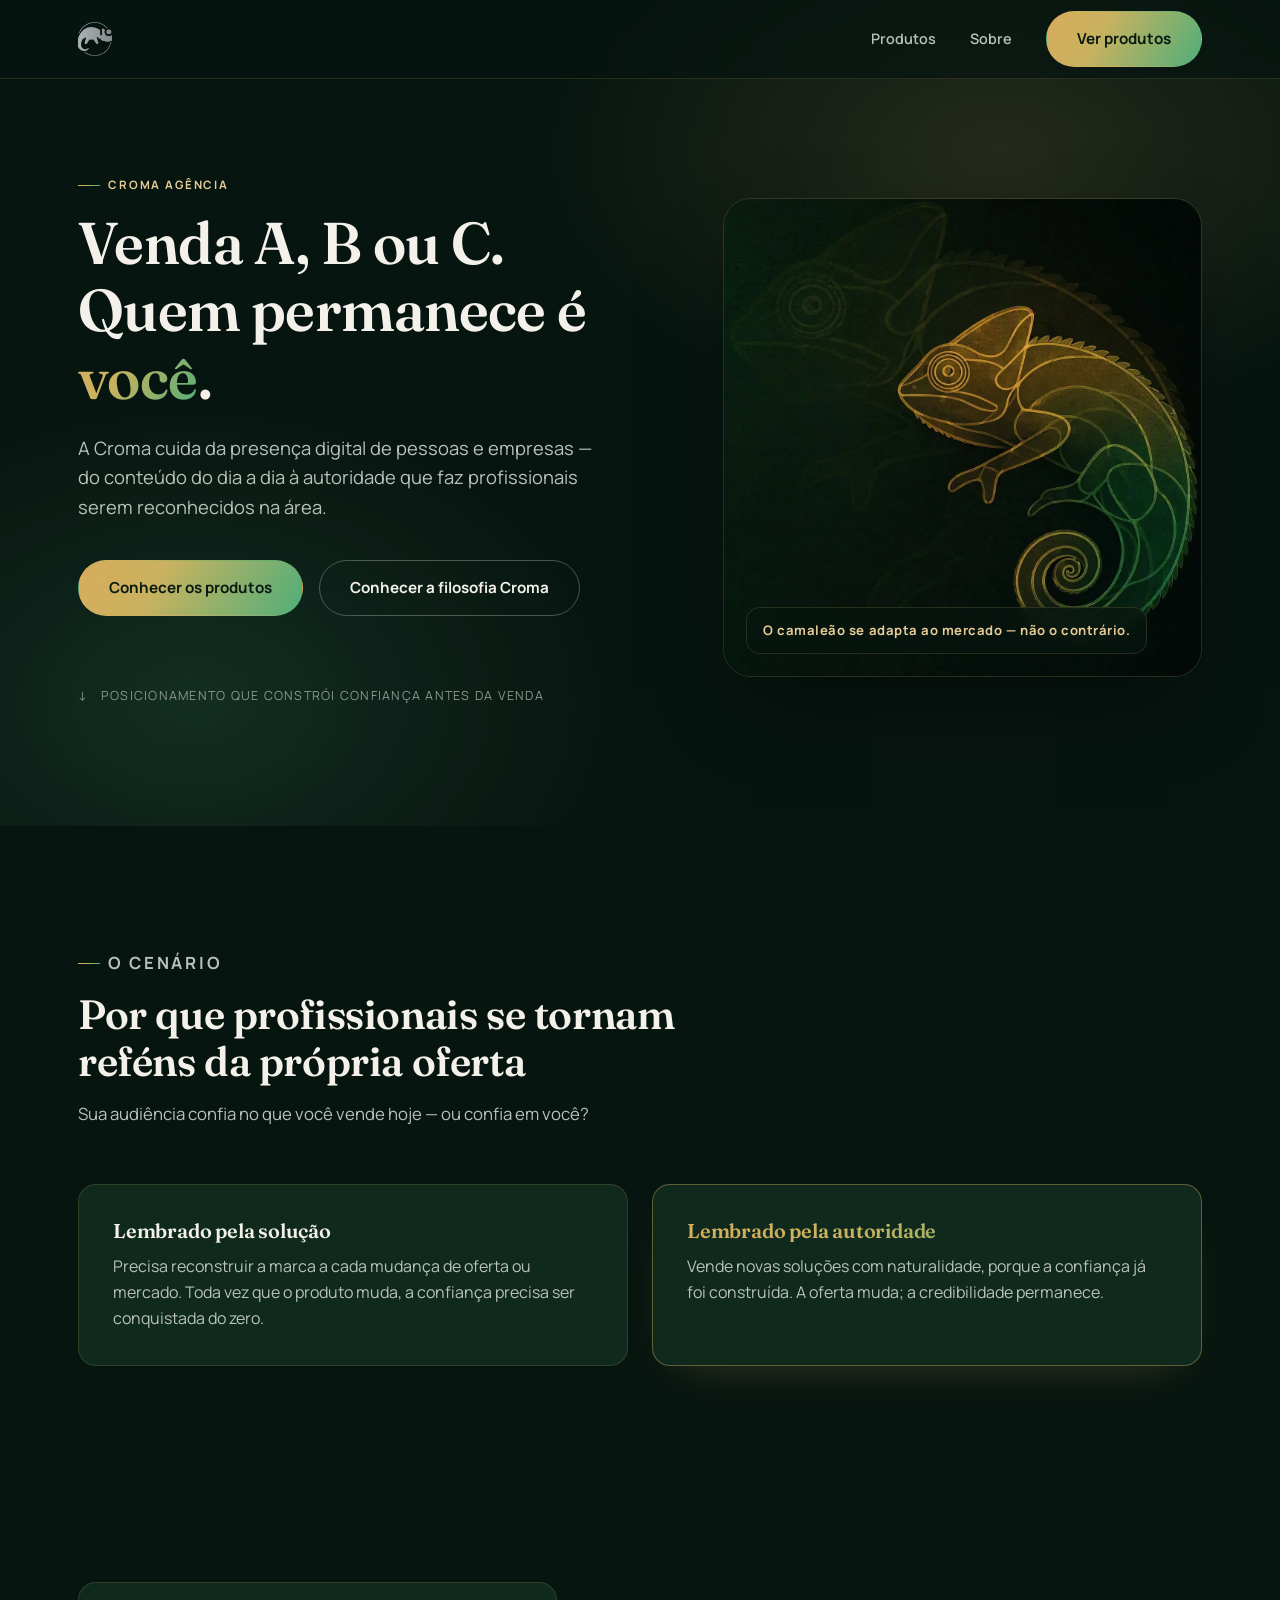
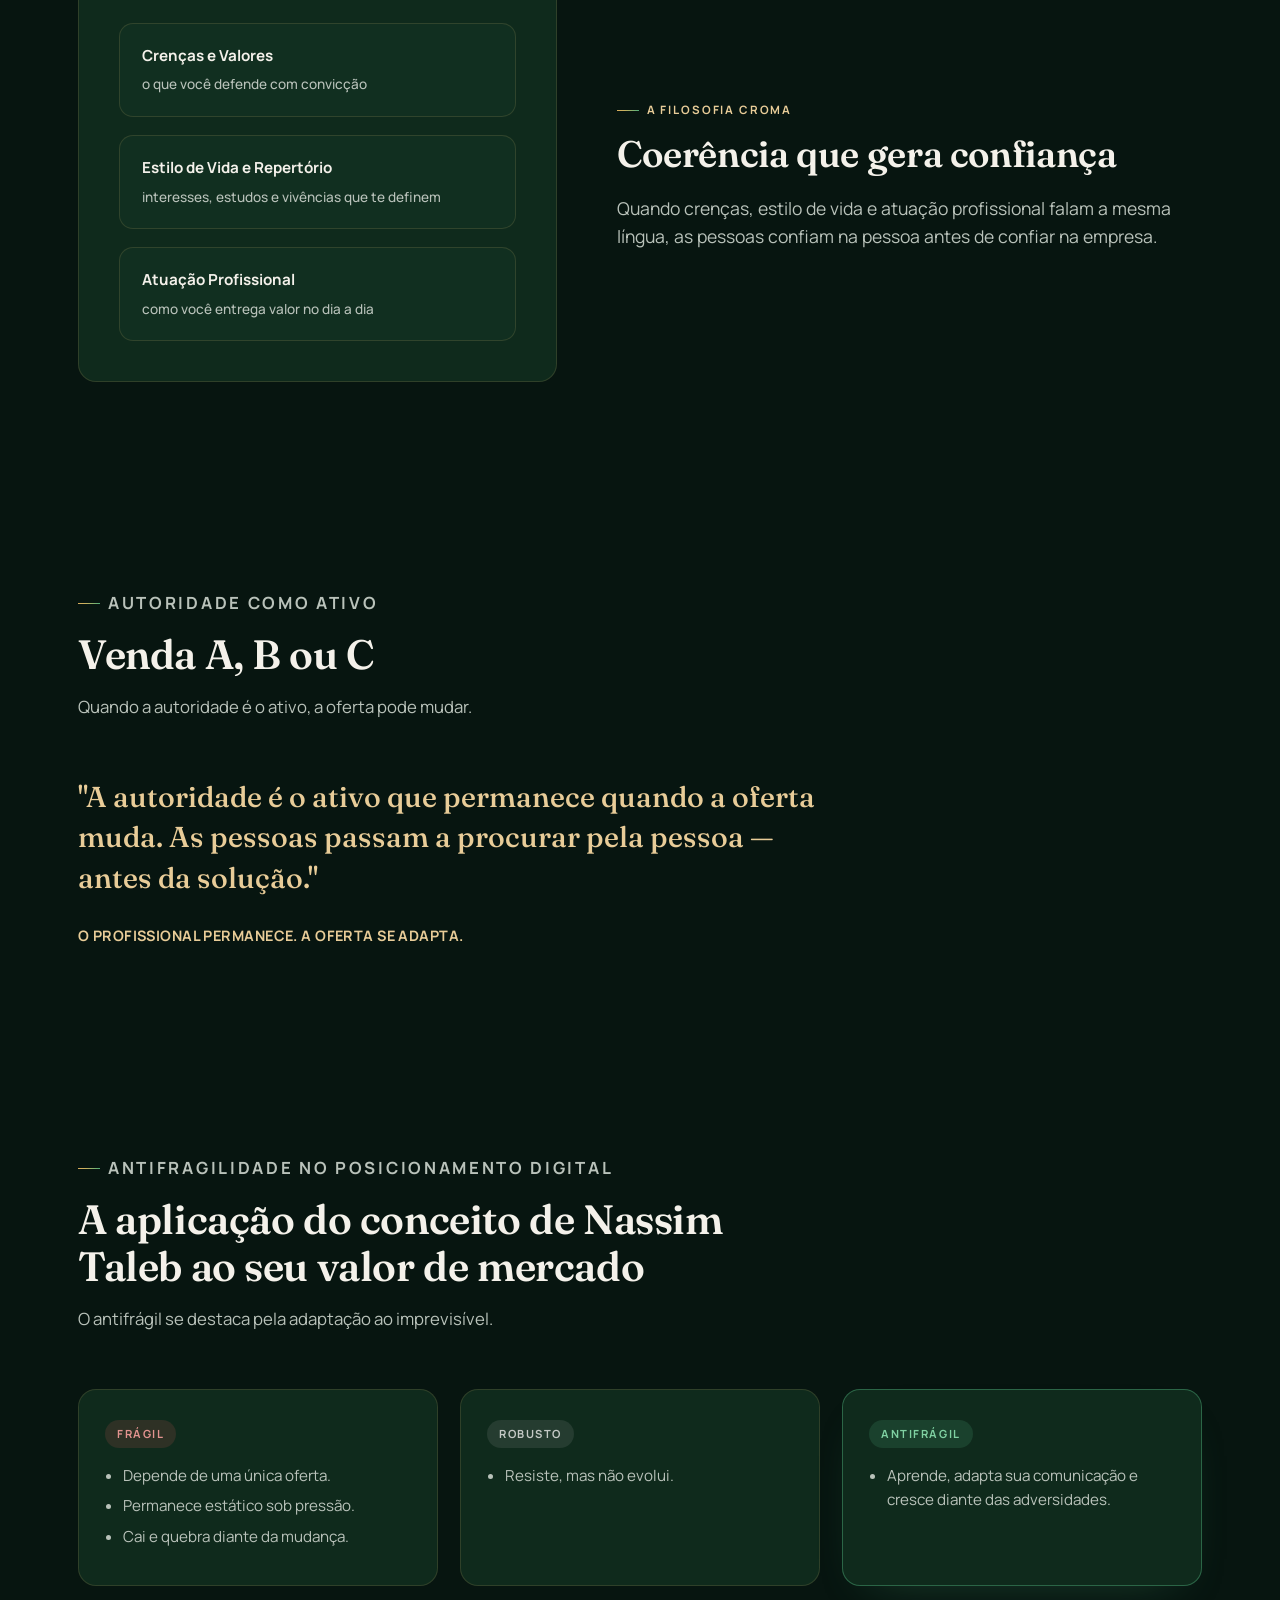
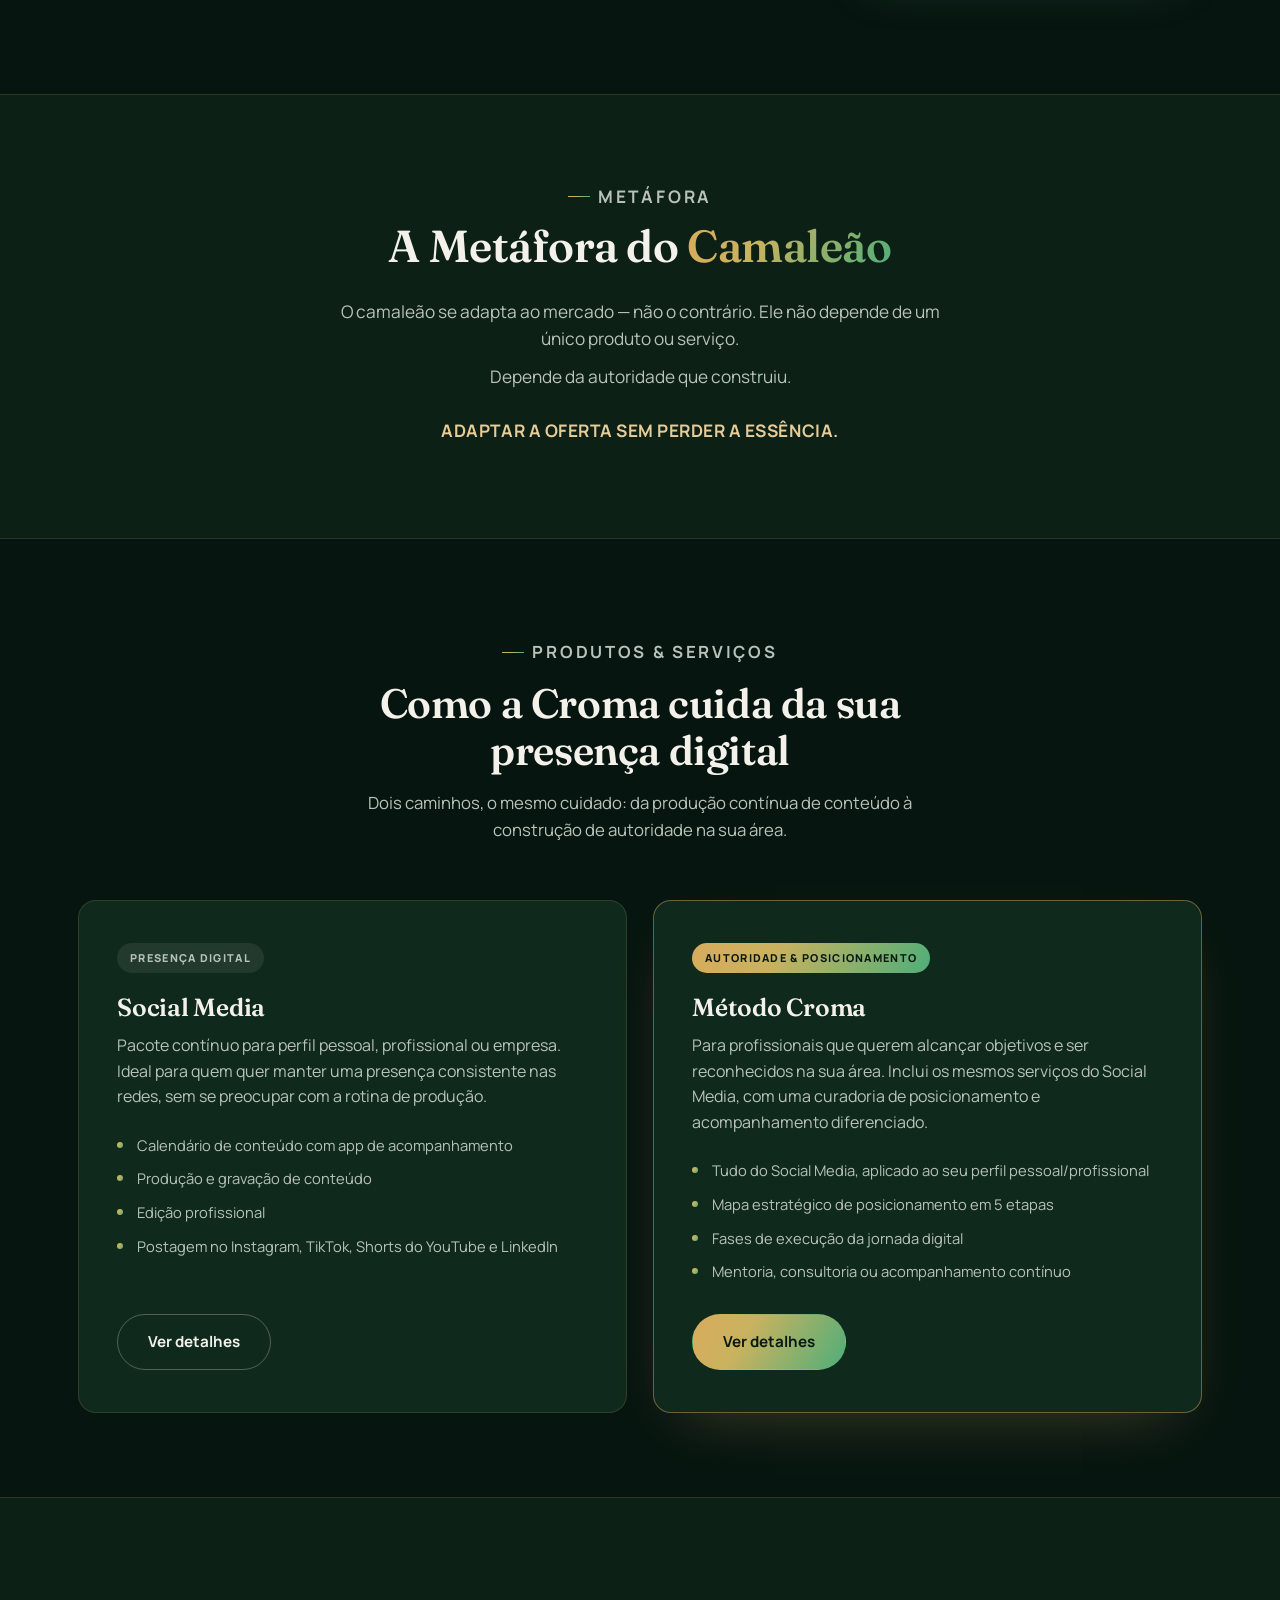
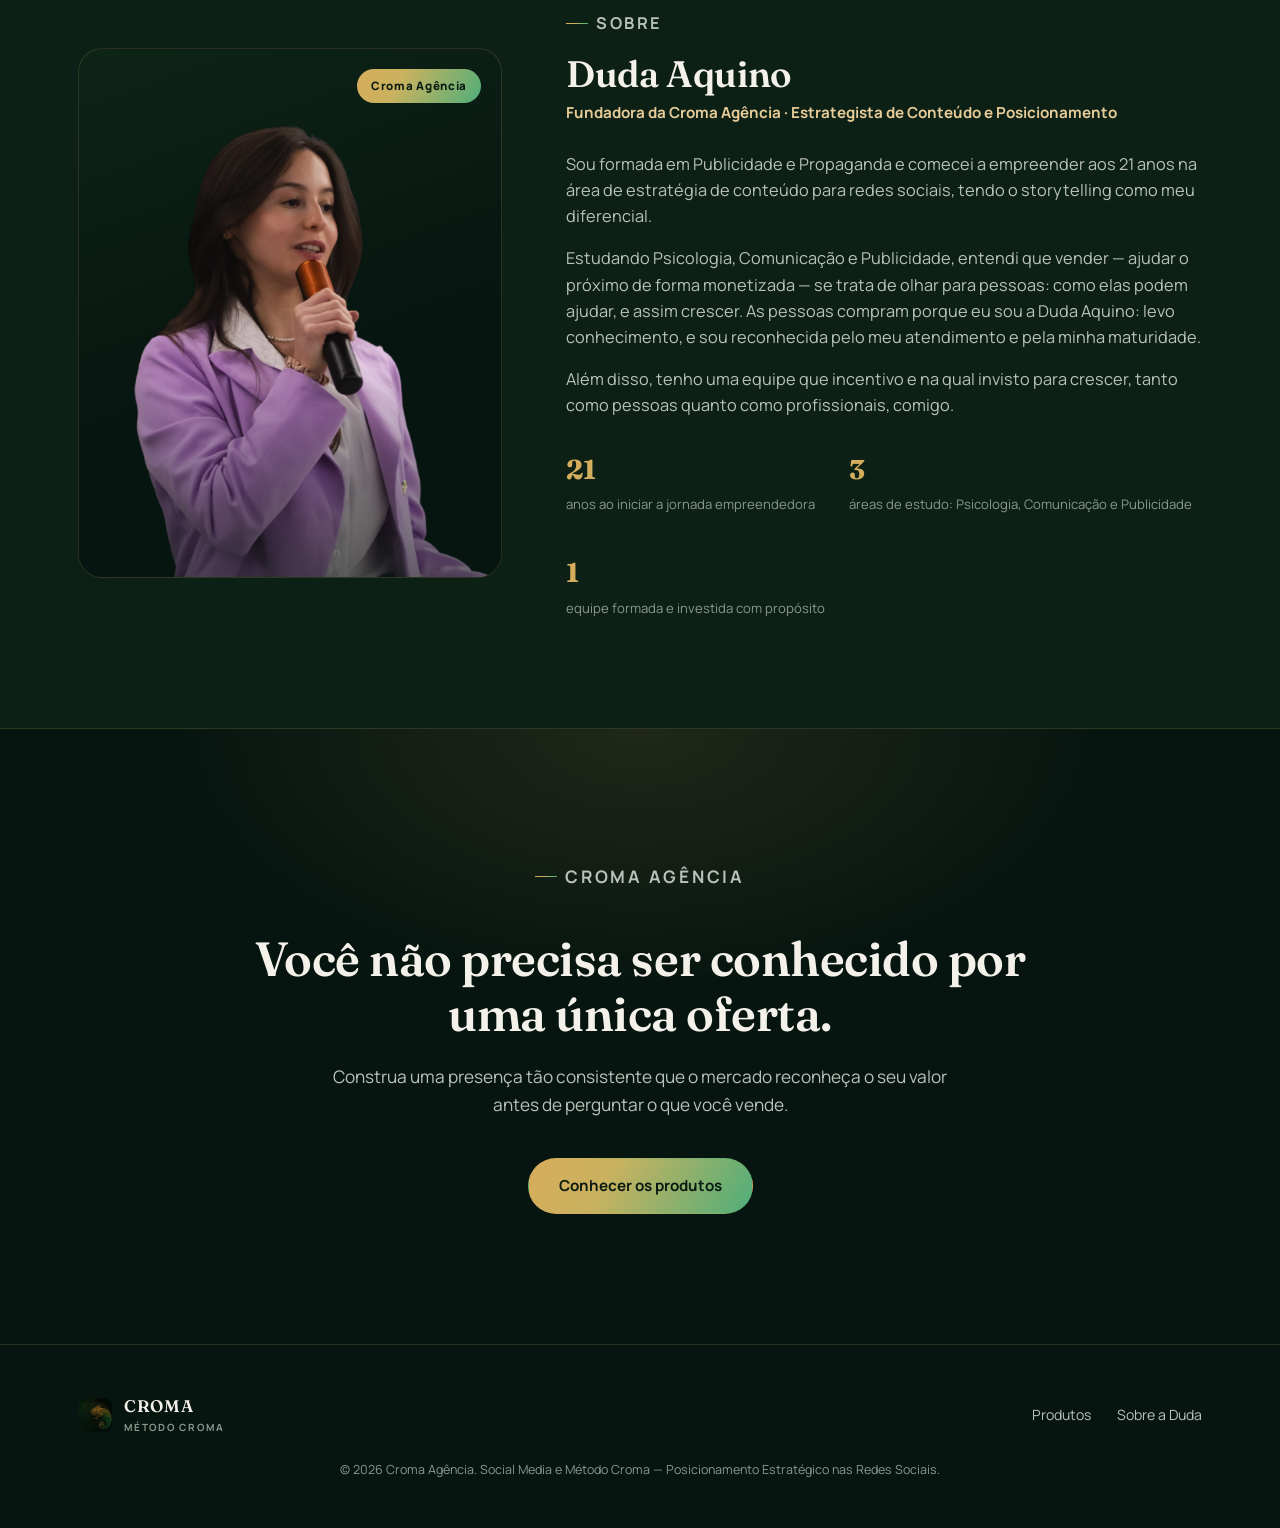
==== commit b8360269: "Restringe solicitação de orçamento às páginas de produto Remove os botões e a seção de orçamento (Wh" ====
--- a/index.html
+++ b/index.html
@@ -24,8 +24,7 @@
     <div class="nav-links" id="navLinks">
       <a href="#produtos">Produtos</a>
       <a href="#sobre">Sobre</a>
-      <a href="#contato">Contato</a>
-      <a href="https://wa.me/5551999393930?text=Ol%C3%A1%2C%20quero%20solicitar%20um%20or%C3%A7amento%20com%20a%20Croma." target="_blank" rel="noopener" class="btn btn-primary nav-cta" style="display:inline-flex;">Solicitar orçamento</a>
+      <a href="#produtos" class="btn btn-primary nav-cta" style="display:inline-flex;">Ver produtos</a>
     </div>
   </div>
 </nav>
@@ -38,7 +37,7 @@
       <p class="lede">A Croma cuida da presença digital de pessoas e empresas — do conteúdo do dia a dia à autoridade que faz profissionais serem reconhecidos na área.</p>
       <div class="cta-row">
         <a href="#produtos" class="btn btn-primary">Conhecer os produtos</a>
-        <a href="https://wa.me/5551999393930?text=Ol%C3%A1%2C%20quero%20solicitar%20um%20or%C3%A7amento%20com%20a%20Croma." target="_blank" rel="noopener" class="btn btn-ghost">Solicitar orçamento</a>
+        <a href="#filosofia" class="btn btn-ghost">Conhecer a filosofia Croma</a>
       </div>
       <div class="scroll-cue">↓ &nbsp; posicionamento que constrói confiança antes da venda</div>
     </div>
@@ -215,30 +214,6 @@
   </div>
 </section>
 
-<section class="orcamento" id="contato">
-  <div class="wrap">
-    <div class="section-head center reveal" style="margin-left:auto;margin-right:auto;">
-      <p class="eyebrow" style="justify-content:center;">Orçamento</p>
-      <h2>Solicite um orçamento</h2>
-      <p>Seja para o Social Media ou para o Método Croma, fale direto com a gente e vamos entender o melhor caminho para o seu momento.</p>
-    </div>
-    <div class="orcamento-grid">
-      <div class="orcamento-card whats reveal">
-        <div class="oicon">💬</div>
-        <h3>WhatsApp</h3>
-        <p>Fale direto com a Duda pelo (51) 99939-3930.</p>
-        <a href="https://wa.me/5551999393930?text=Ol%C3%A1%2C%20quero%20solicitar%20um%20or%C3%A7amento%20com%20a%20Croma." target="_blank" rel="noopener" class="btn btn-whats">Chamar no WhatsApp</a>
-      </div>
-      <div class="orcamento-card mail reveal">
-        <div class="oicon">✉️</div>
-        <h3>E-mail</h3>
-        <p>Prefere escrever com calma? Manda um e-mail pra gente.</p>
-        <a href="mailto:damarketingdeconteudos@gmail.com" class="btn btn-primary">damarketingdeconteudos@gmail.com</a>
-      </div>
-    </div>
-  </div>
-</section>
-
 <footer>
   <div class="wrap">
     <a href="#topo" class="brand">
@@ -248,8 +223,6 @@
     <div class="foot-links">
       <a href="#produtos">Produtos</a>
       <a href="#sobre">Sobre a Duda</a>
-      <a href="#contato">Orçamento</a>
-      <a href="mailto:damarketingdeconteudos@gmail.com">Contato</a>
     </div>
   </div>
   <p class="copyright">© <span id="year"></span> Croma Agência. Social Media e Método Croma — Posicionamento Estratégico nas Redes Sociais.</p>
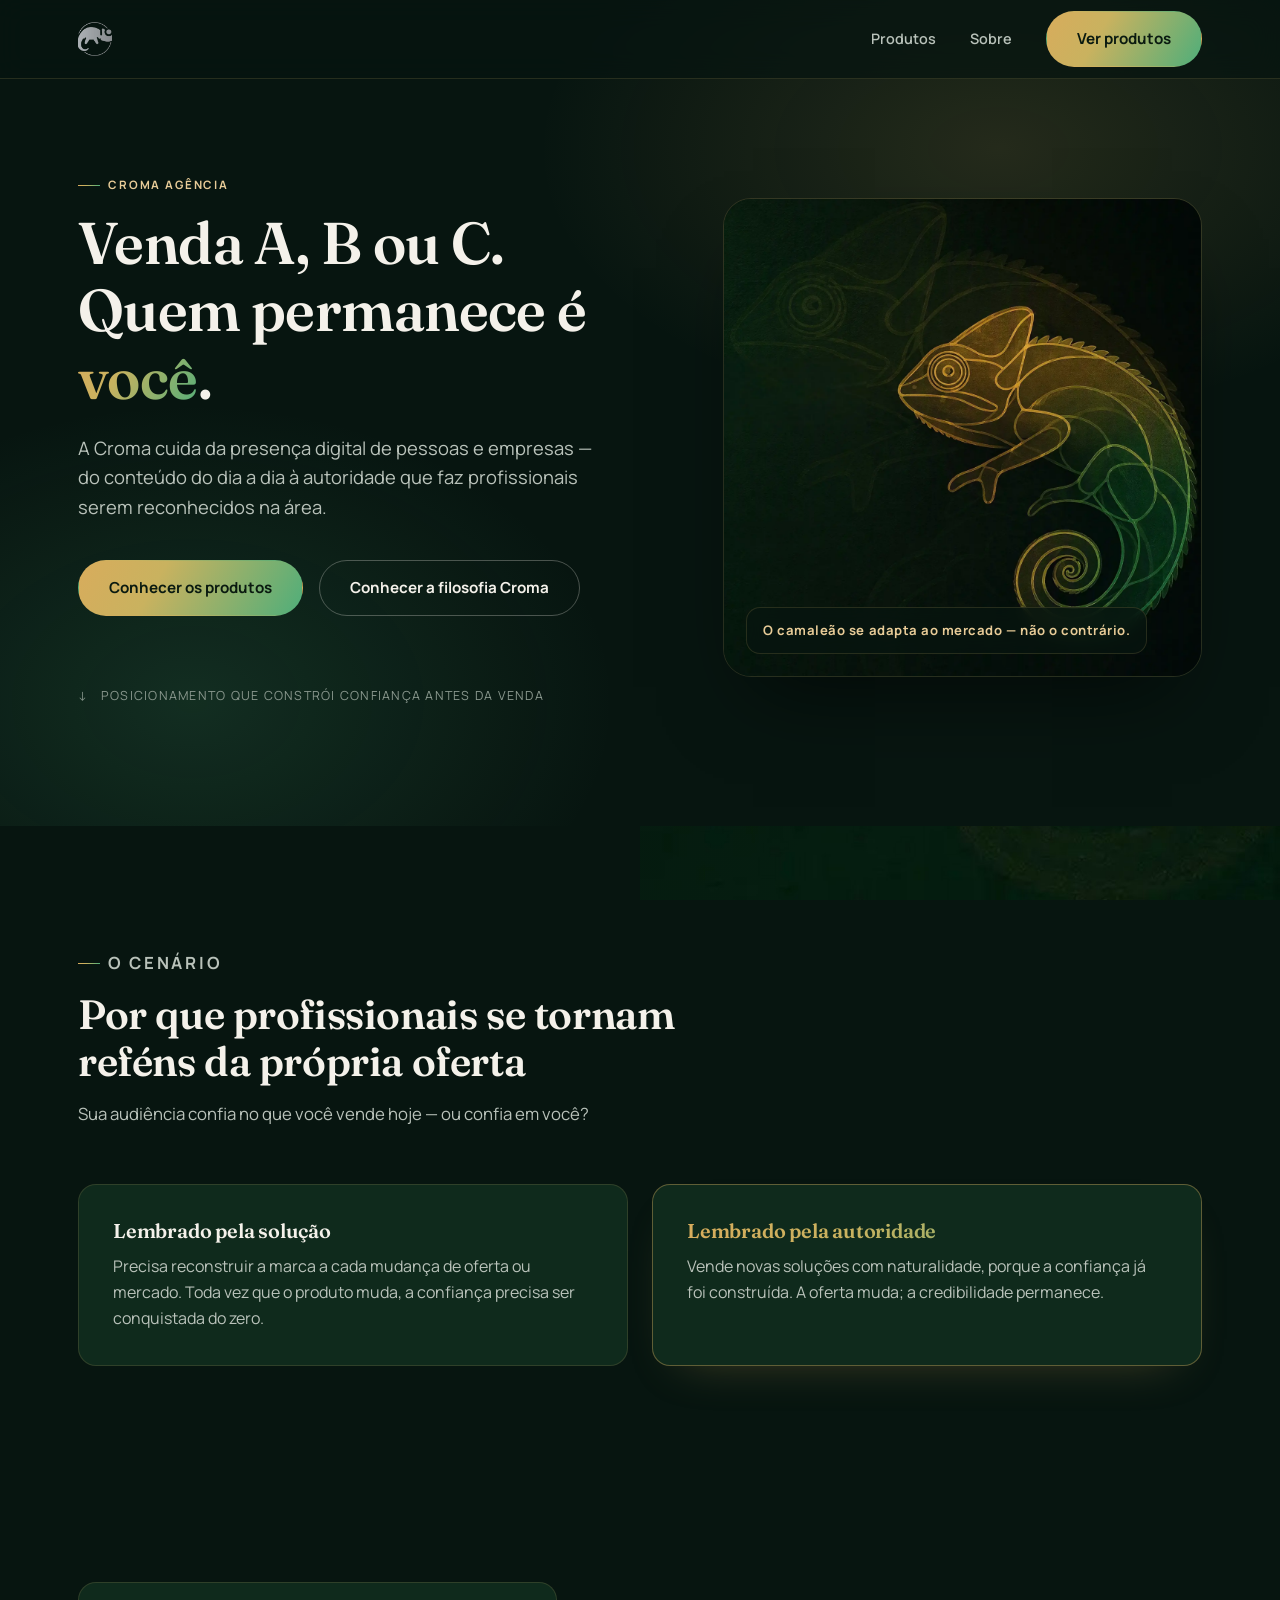
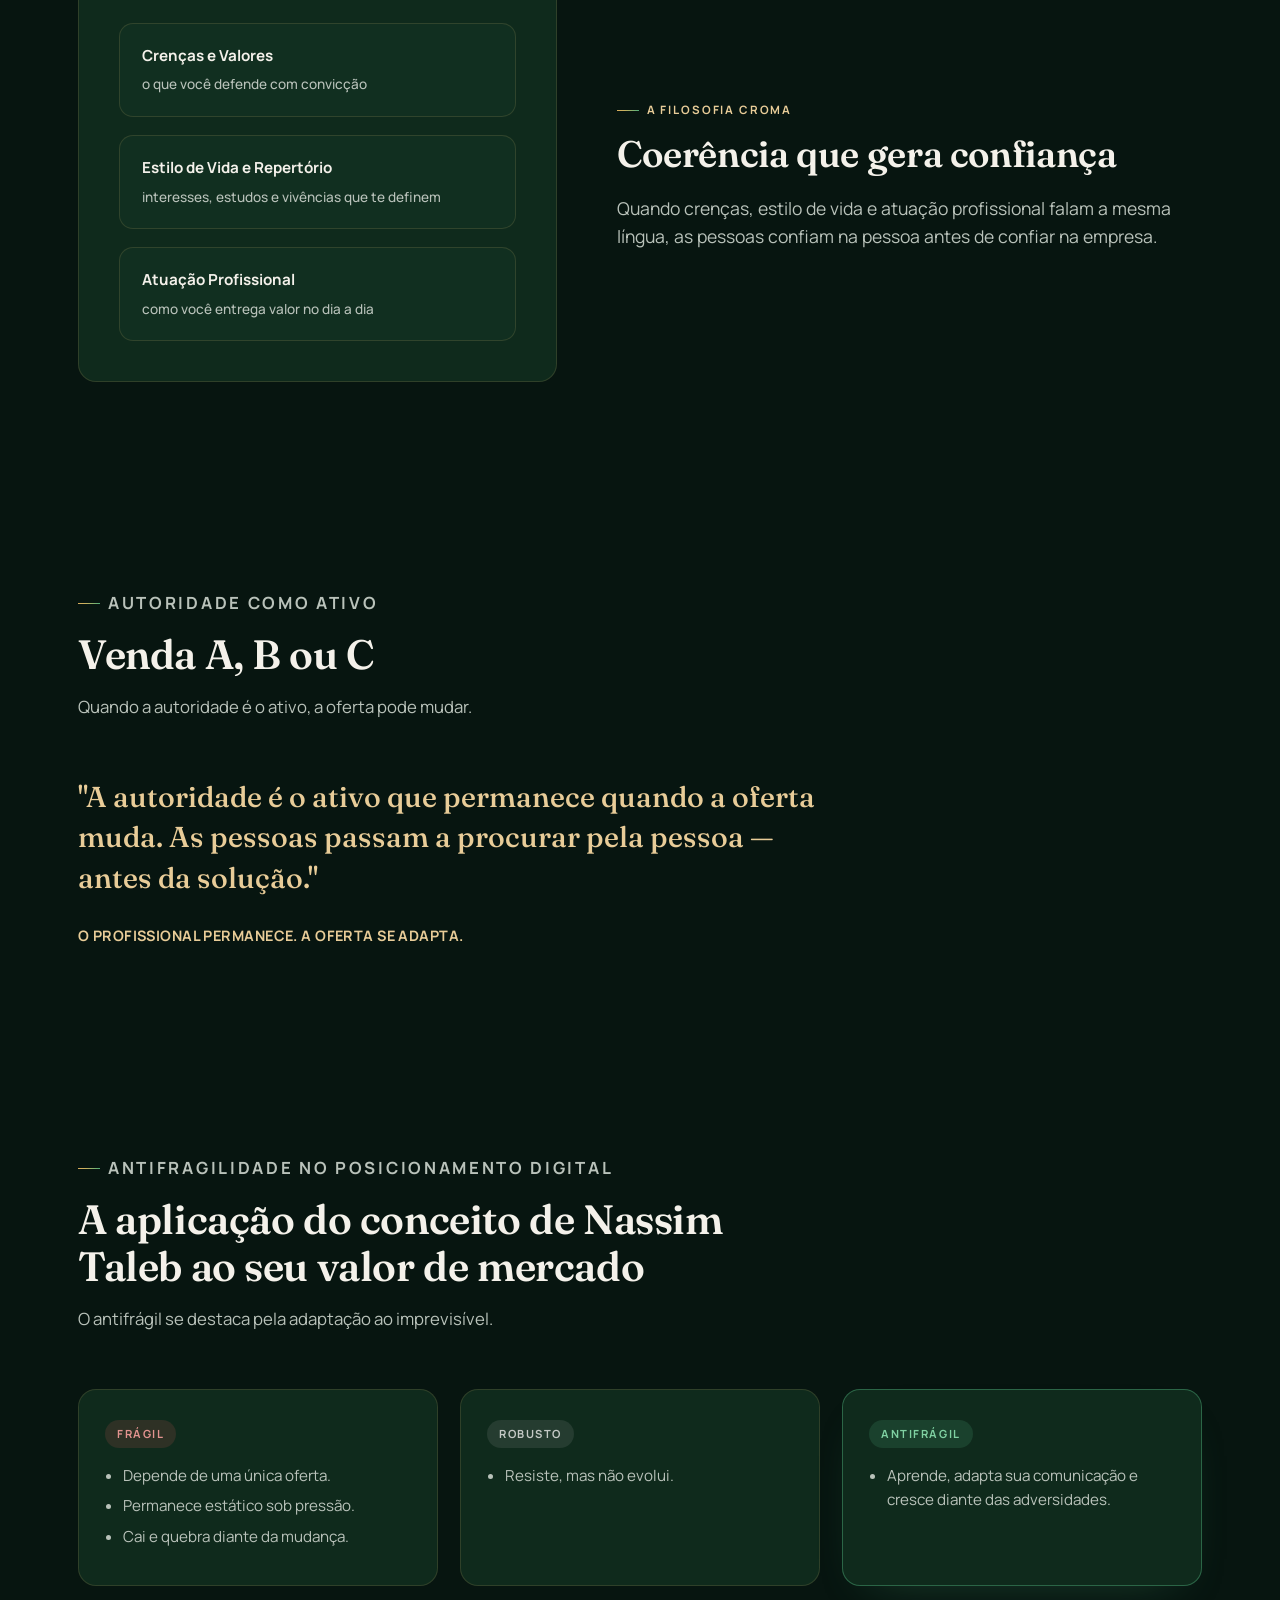
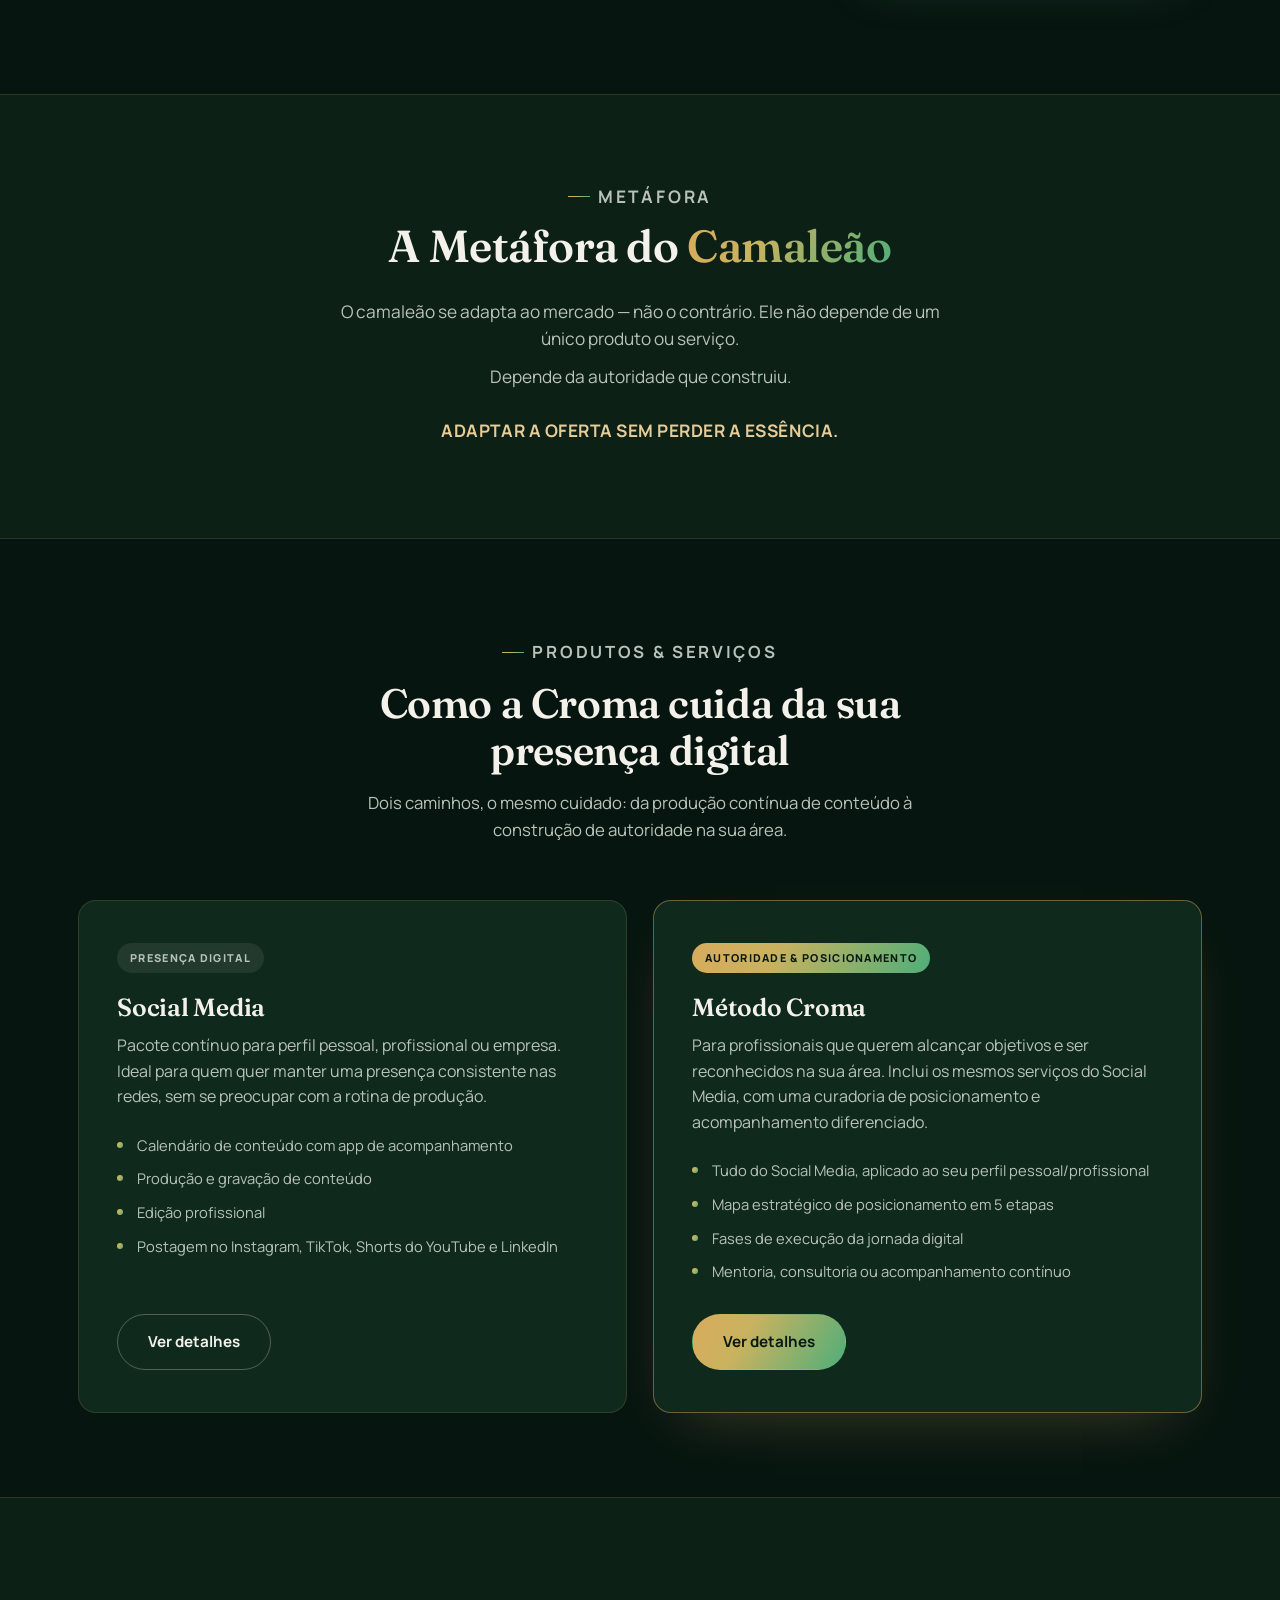
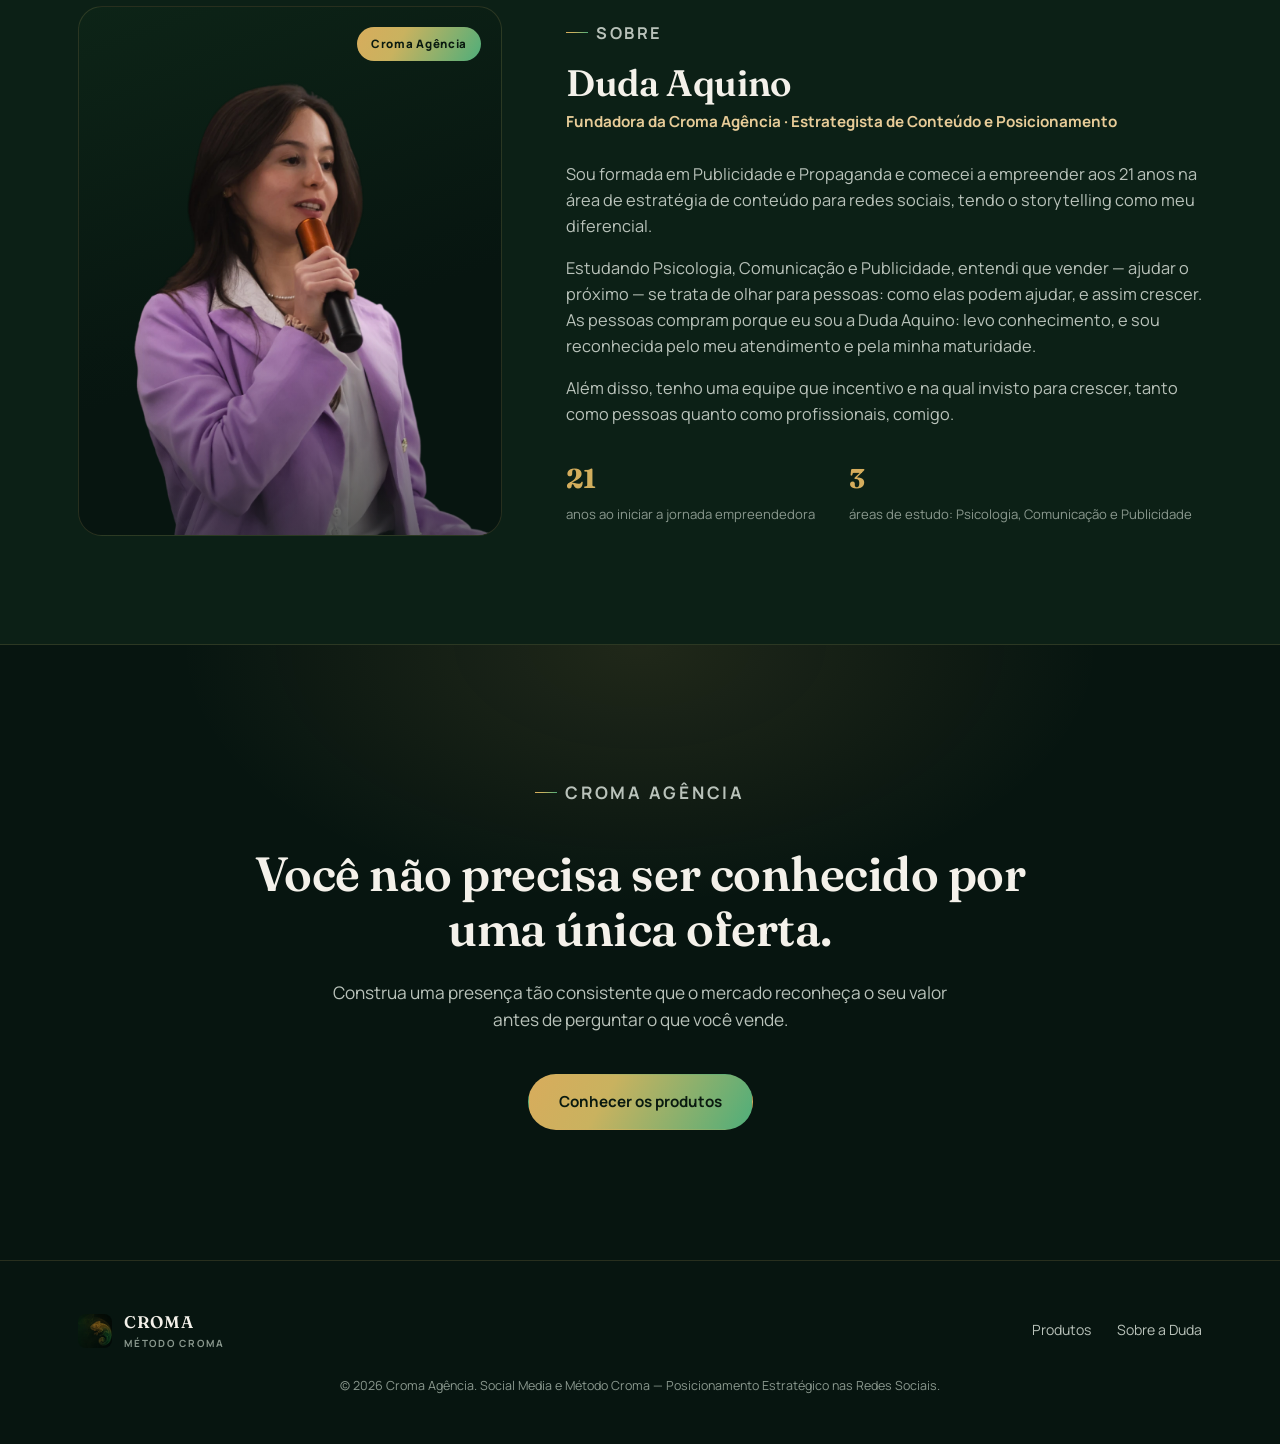
==== commit 7c4b6750: "Ajusta texto da bio e adiciona camaleão realista sutil no fundo Remove o stat "equipe formada" e sim" ====
--- a/index.html
+++ b/index.html
@@ -192,12 +192,11 @@
       <h2>Duda Aquino</h2>
       <p class="role">Fundadora da Croma Agência · Estrategista de Conteúdo e Posicionamento</p>
       <p>Sou formada em Publicidade e Propaganda e comecei a empreender aos 21 anos na área de estratégia de conteúdo para redes sociais, tendo o storytelling como meu diferencial.</p>
-      <p>Estudando Psicologia, Comunicação e Publicidade, entendi que vender — ajudar o próximo de forma monetizada — se trata de olhar para pessoas: como elas podem ajudar, e assim crescer. As pessoas compram porque eu sou a Duda Aquino: levo conhecimento, e sou reconhecida pelo meu atendimento e pela minha maturidade.</p>
+      <p>Estudando Psicologia, Comunicação e Publicidade, entendi que vender — ajudar o próximo — se trata de olhar para pessoas: como elas podem ajudar, e assim crescer. As pessoas compram porque eu sou a Duda Aquino: levo conhecimento, e sou reconhecida pelo meu atendimento e pela minha maturidade.</p>
       <p>Além disso, tenho uma equipe que incentivo e na qual invisto para crescer, tanto como pessoas quanto como profissionais, comigo.</p>
       <div class="about-stats">
         <div><strong>21</strong><span>anos ao iniciar a jornada empreendedora</span></div>
         <div><strong>3</strong><span>áreas de estudo: Psicologia, Comunicação e Publicidade</span></div>
-        <div><strong>1</strong><span>equipe formada e investida com propósito</span></div>
       </div>
     </div>
   </div>
--- a/assets/css/style.css
+++ b/assets/css/style.css
@@ -25,11 +25,23 @@
 html { scroll-behavior: smooth; }
 
 body {
-  background: var(--bg);
+  background-color: var(--bg);
+  background-image:
+    radial-gradient(130% 90% at 88% 100%, transparent 20%, var(--bg) 75%),
+    linear-gradient(200deg, rgba(216, 172, 92, 0.05), transparent 45%),
+    url("../img/chameleon-bg.jpg");
+  background-repeat: no-repeat, no-repeat, no-repeat;
+  background-position: right bottom, left top, right bottom;
+  background-size: cover, cover, min(640px, 65vw) auto;
+  background-attachment: fixed, fixed, fixed;
   color: var(--text);
   font-family: "Manrope", "Segoe UI", Arial, sans-serif;
   line-height: 1.6;
   overflow-x: hidden;
+}
+
+@media (max-width: 720px) {
+  body { background-size: cover, cover, min(420px, 85vw) auto; }
 }
 
 img { max-width: 100%; display: block; }
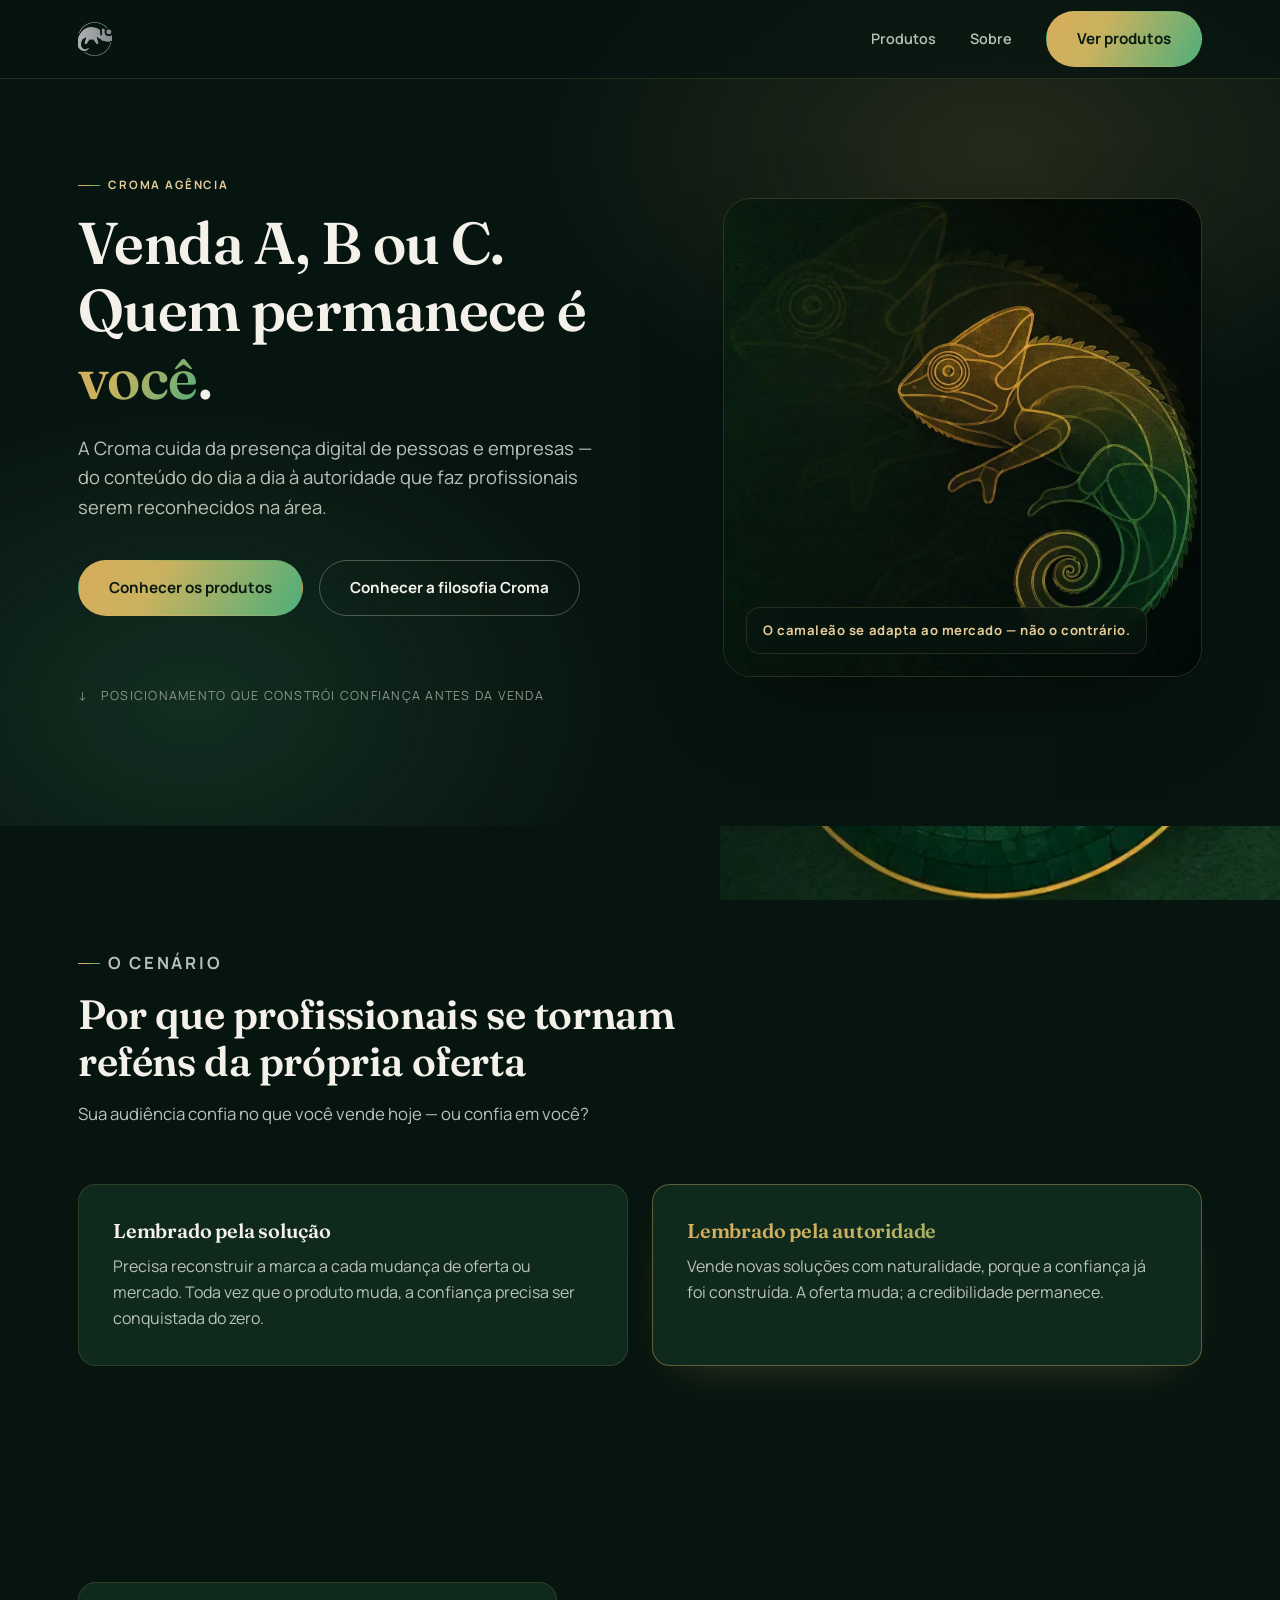
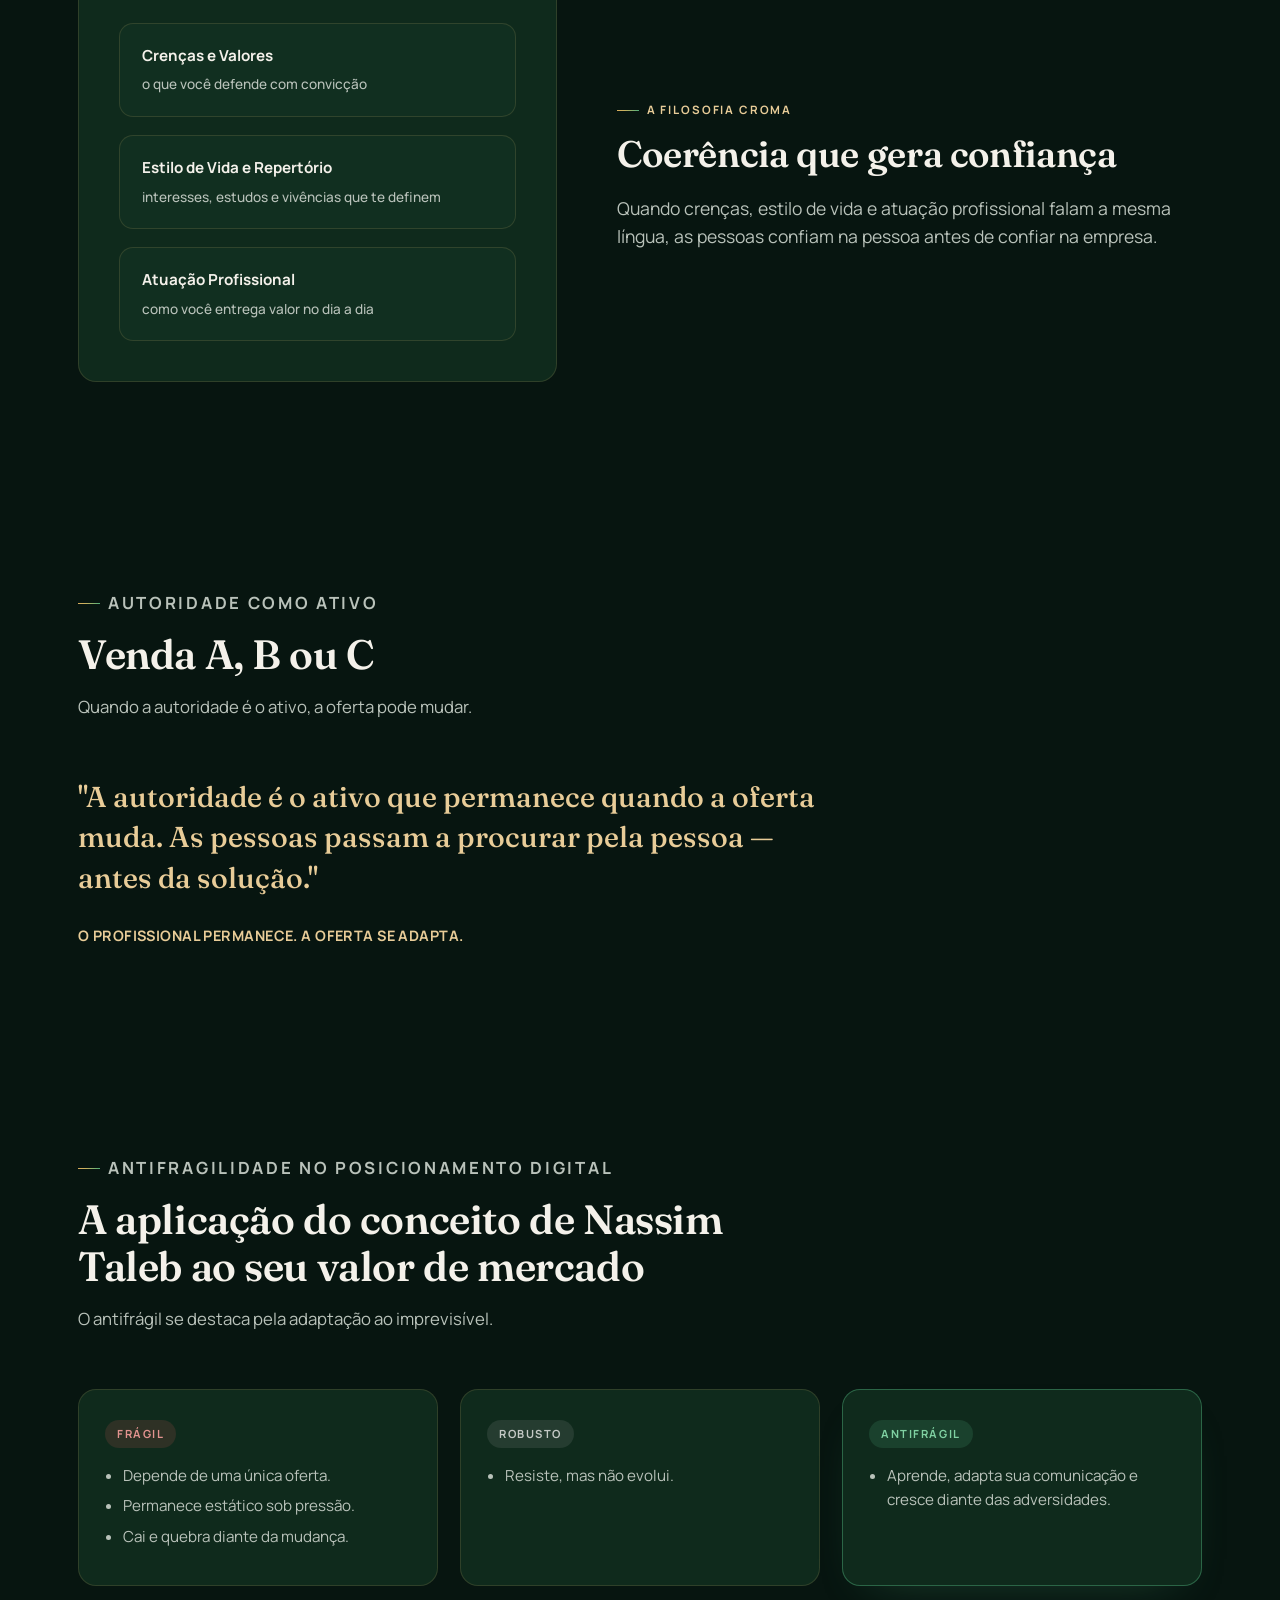
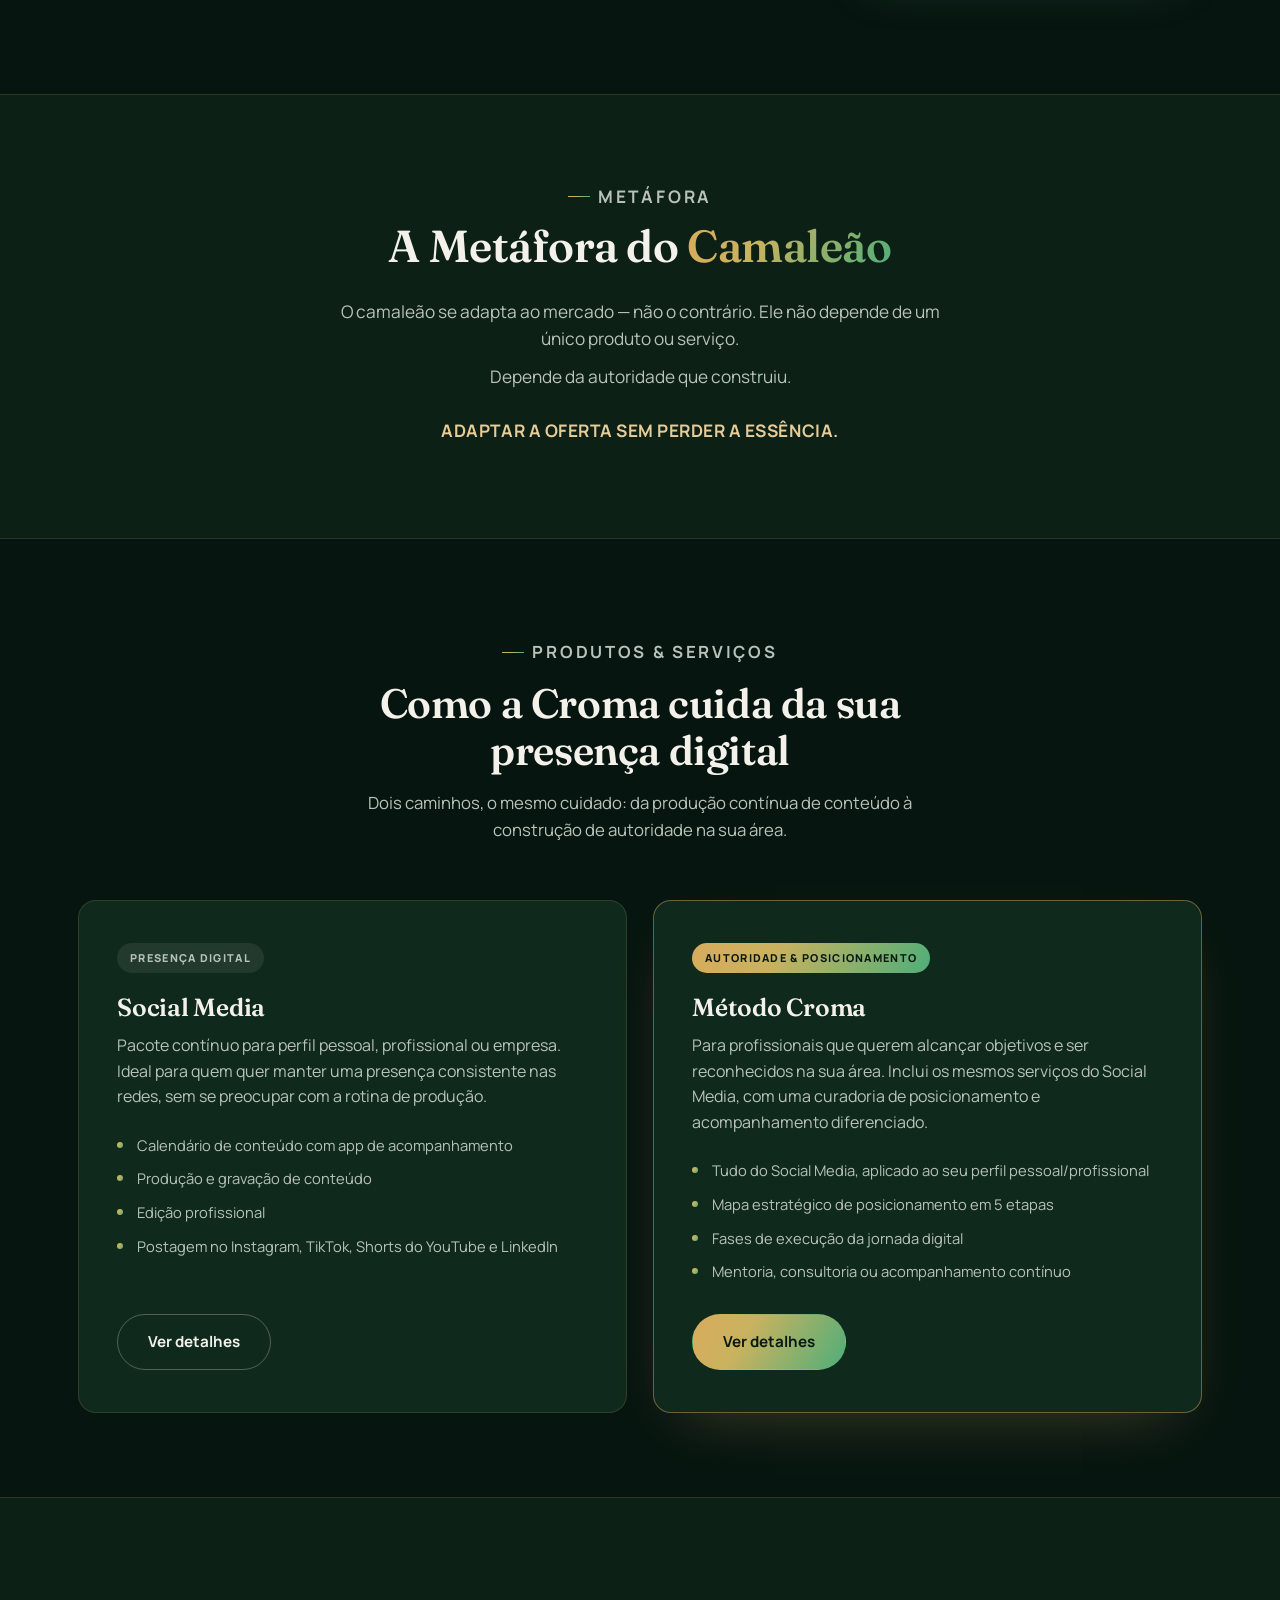
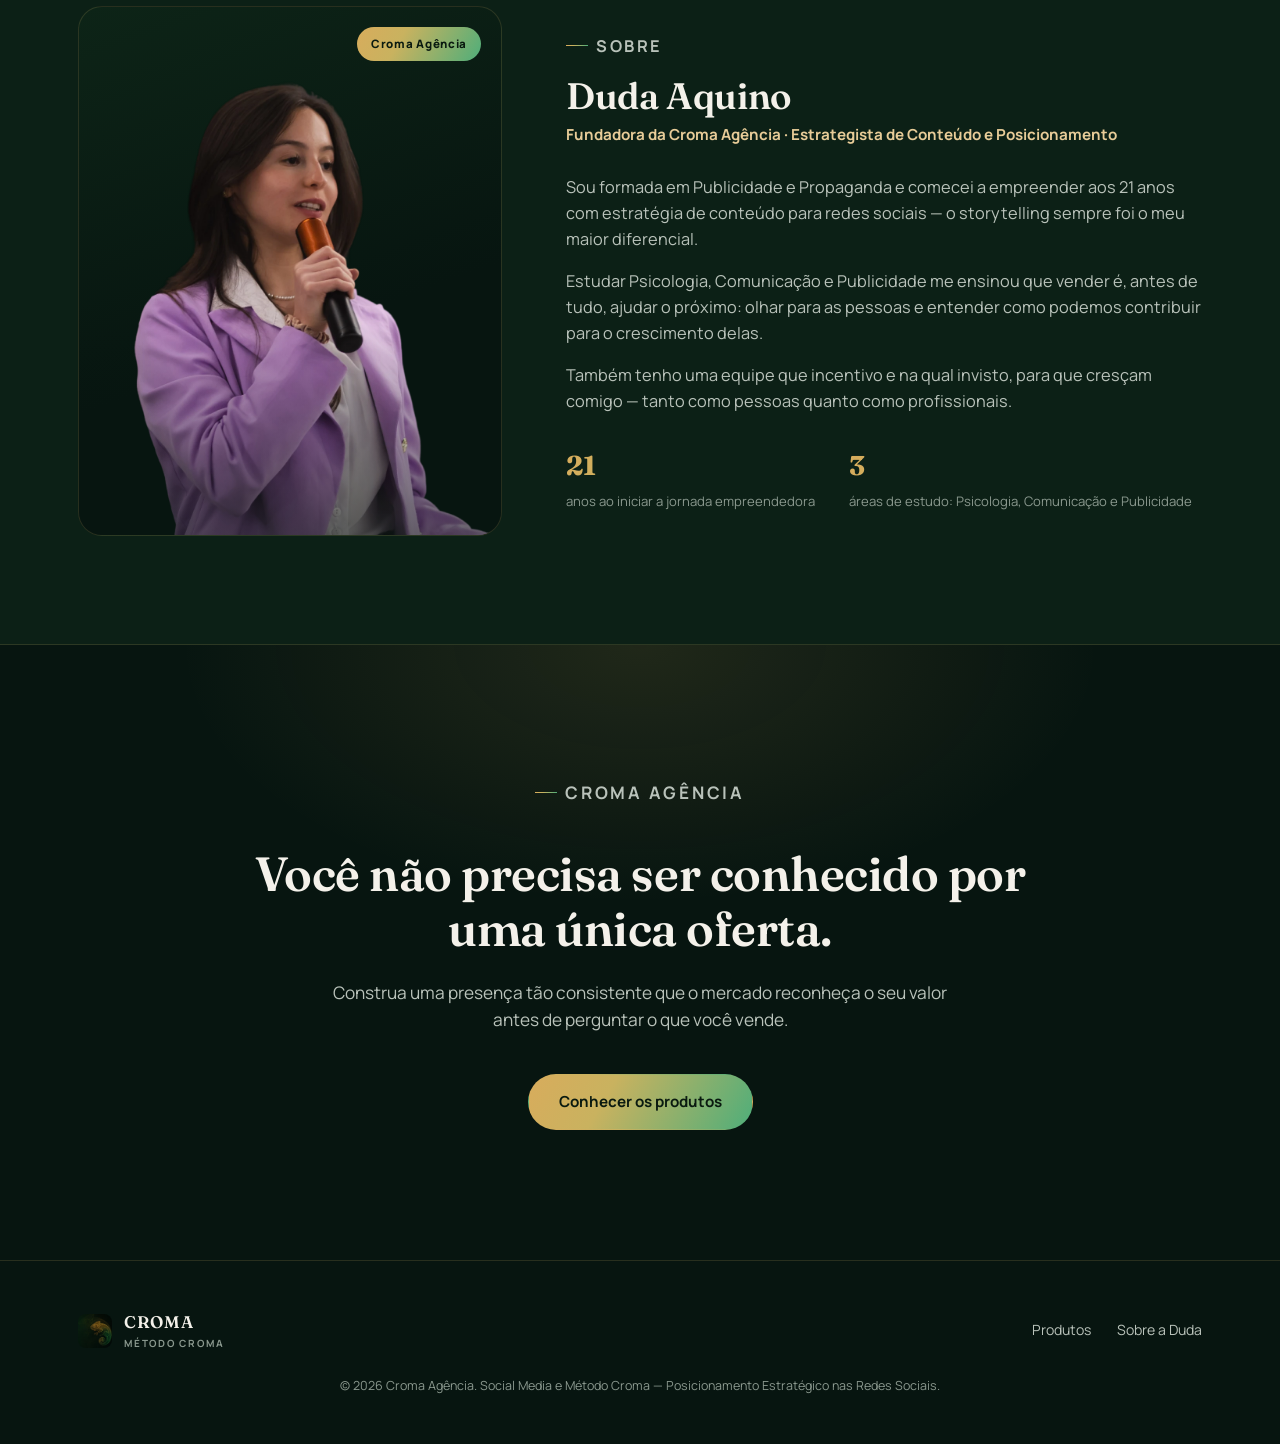
==== commit f060e313: "Revisa o texto da bio na seção Sobre Remove a frase sobre as pessoas comprarem pela Duda Aquino e re" ====
--- a/index.html
+++ b/index.html
@@ -191,9 +191,9 @@
       <p class="eyebrow">Sobre</p>
       <h2>Duda Aquino</h2>
       <p class="role">Fundadora da Croma Agência · Estrategista de Conteúdo e Posicionamento</p>
-      <p>Sou formada em Publicidade e Propaganda e comecei a empreender aos 21 anos na área de estratégia de conteúdo para redes sociais, tendo o storytelling como meu diferencial.</p>
-      <p>Estudando Psicologia, Comunicação e Publicidade, entendi que vender — ajudar o próximo — se trata de olhar para pessoas: como elas podem ajudar, e assim crescer. As pessoas compram porque eu sou a Duda Aquino: levo conhecimento, e sou reconhecida pelo meu atendimento e pela minha maturidade.</p>
-      <p>Além disso, tenho uma equipe que incentivo e na qual invisto para crescer, tanto como pessoas quanto como profissionais, comigo.</p>
+      <p>Sou formada em Publicidade e Propaganda e comecei a empreender aos 21 anos com estratégia de conteúdo para redes sociais — o storytelling sempre foi o meu maior diferencial.</p>
+      <p>Estudar Psicologia, Comunicação e Publicidade me ensinou que vender é, antes de tudo, ajudar o próximo: olhar para as pessoas e entender como podemos contribuir para o crescimento delas.</p>
+      <p>Também tenho uma equipe que incentivo e na qual invisto, para que cresçam comigo — tanto como pessoas quanto como profissionais.</p>
       <div class="about-stats">
         <div><strong>21</strong><span>anos ao iniciar a jornada empreendedora</span></div>
         <div><strong>3</strong><span>áreas de estudo: Psicologia, Comunicação e Publicidade</span></div>
--- a/assets/css/style.css
+++ b/assets/css/style.css
@@ -27,12 +27,12 @@
 body {
   background-color: var(--bg);
   background-image:
-    radial-gradient(130% 90% at 88% 100%, transparent 20%, var(--bg) 75%),
+    radial-gradient(68% 68% at 100% 100%, transparent 34%, var(--bg) 88%),
     linear-gradient(200deg, rgba(216, 172, 92, 0.05), transparent 45%),
-    url("../img/chameleon-bg.jpg");
+    url("../img/chameleon-tail-bg.png");
   background-repeat: no-repeat, no-repeat, no-repeat;
   background-position: right bottom, left top, right bottom;
-  background-size: cover, cover, min(640px, 65vw) auto;
+  background-size: cover, cover, min(560px, 62vw) auto;
   background-attachment: fixed, fixed, fixed;
   color: var(--text);
   font-family: "Manrope", "Segoe UI", Arial, sans-serif;
@@ -41,7 +41,7 @@
 }
 
 @media (max-width: 720px) {
-  body { background-size: cover, cover, min(420px, 85vw) auto; }
+  body { background-size: cover, cover, min(380px, 88vw) auto; }
 }
 
 img { max-width: 100%; display: block; }
